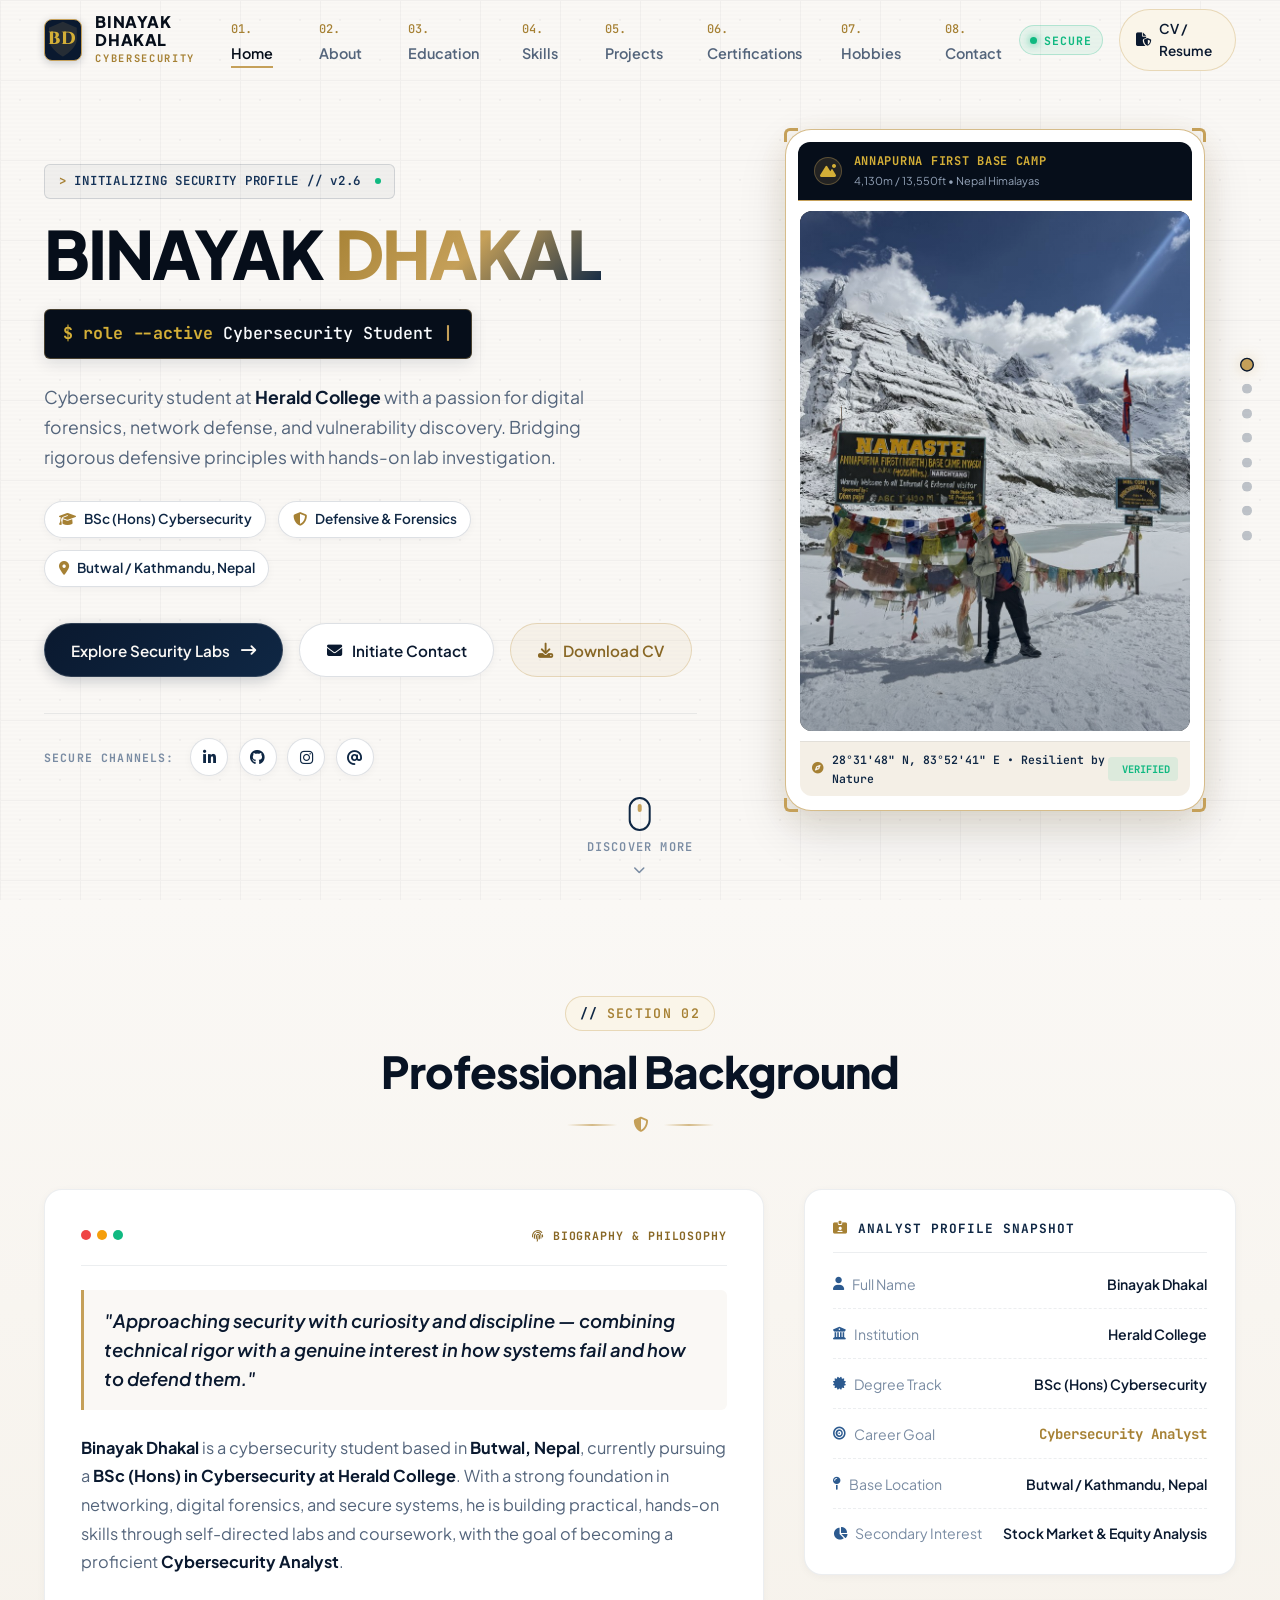
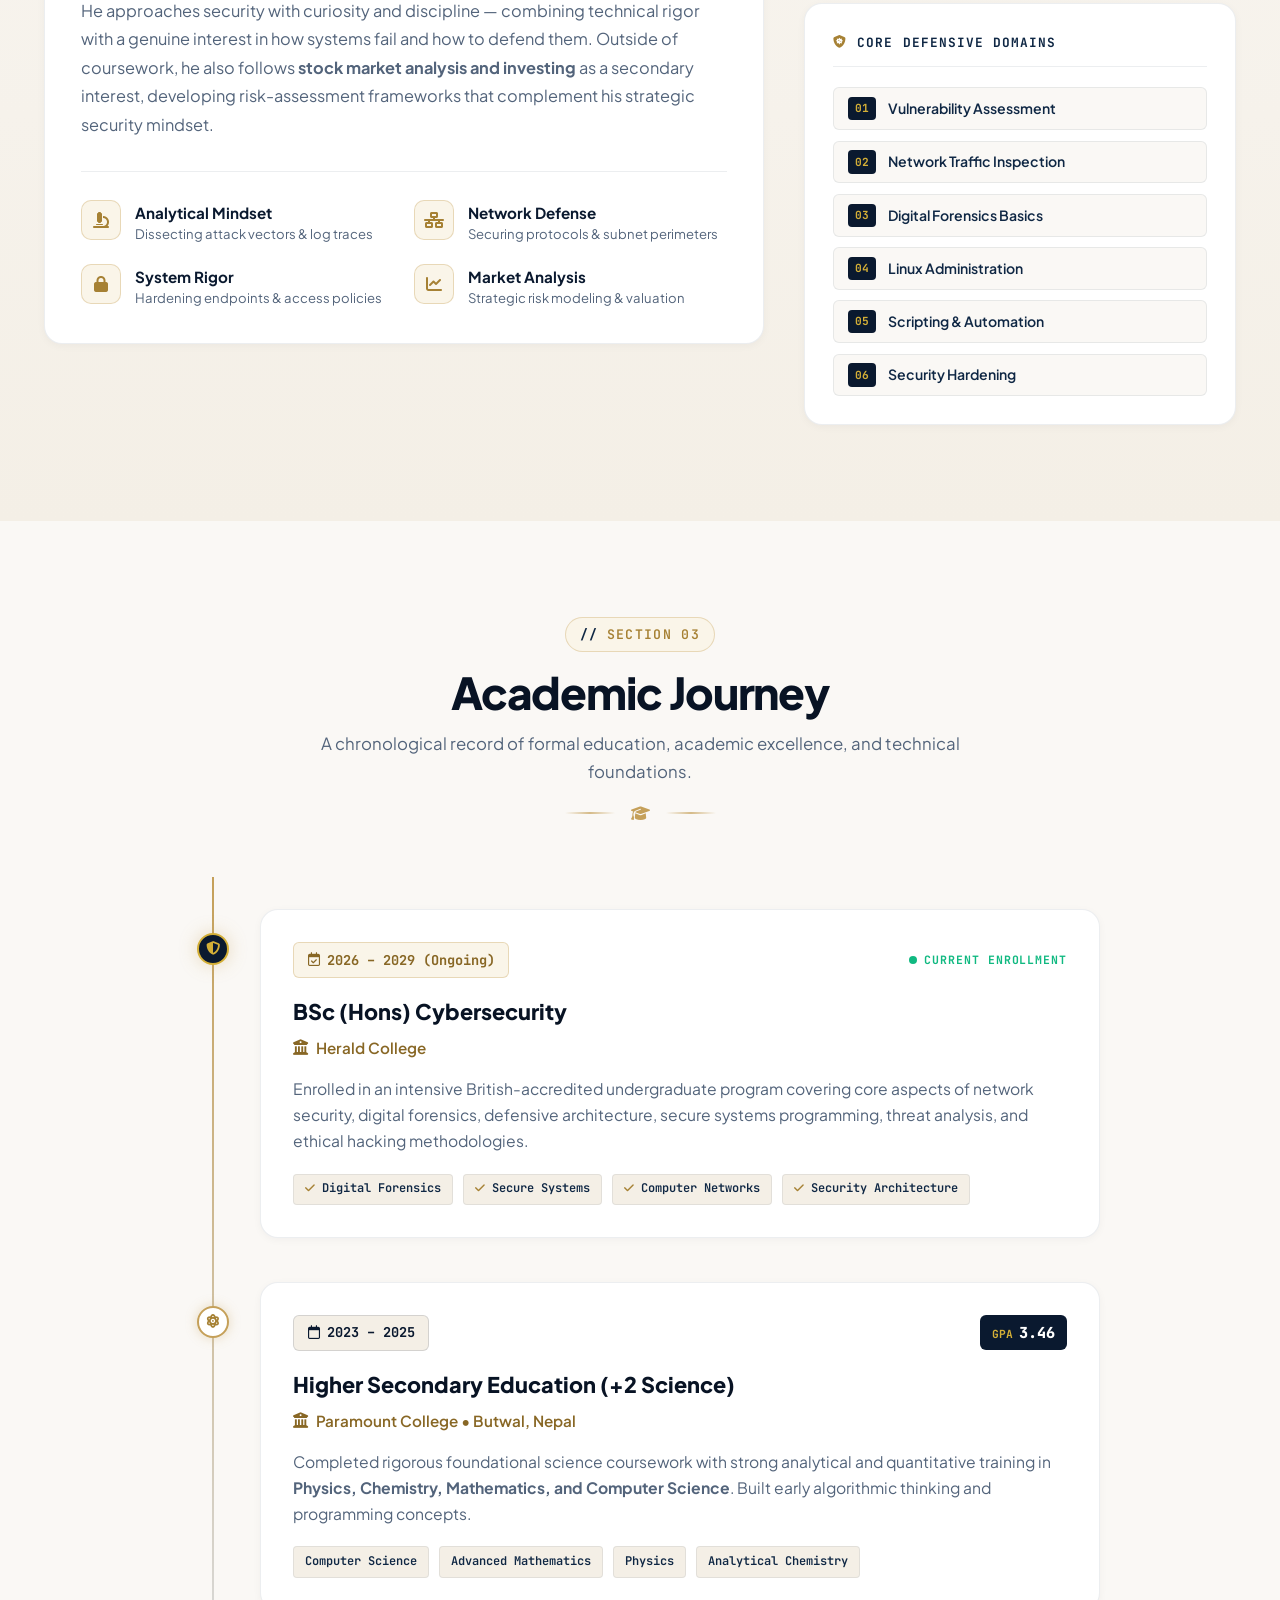
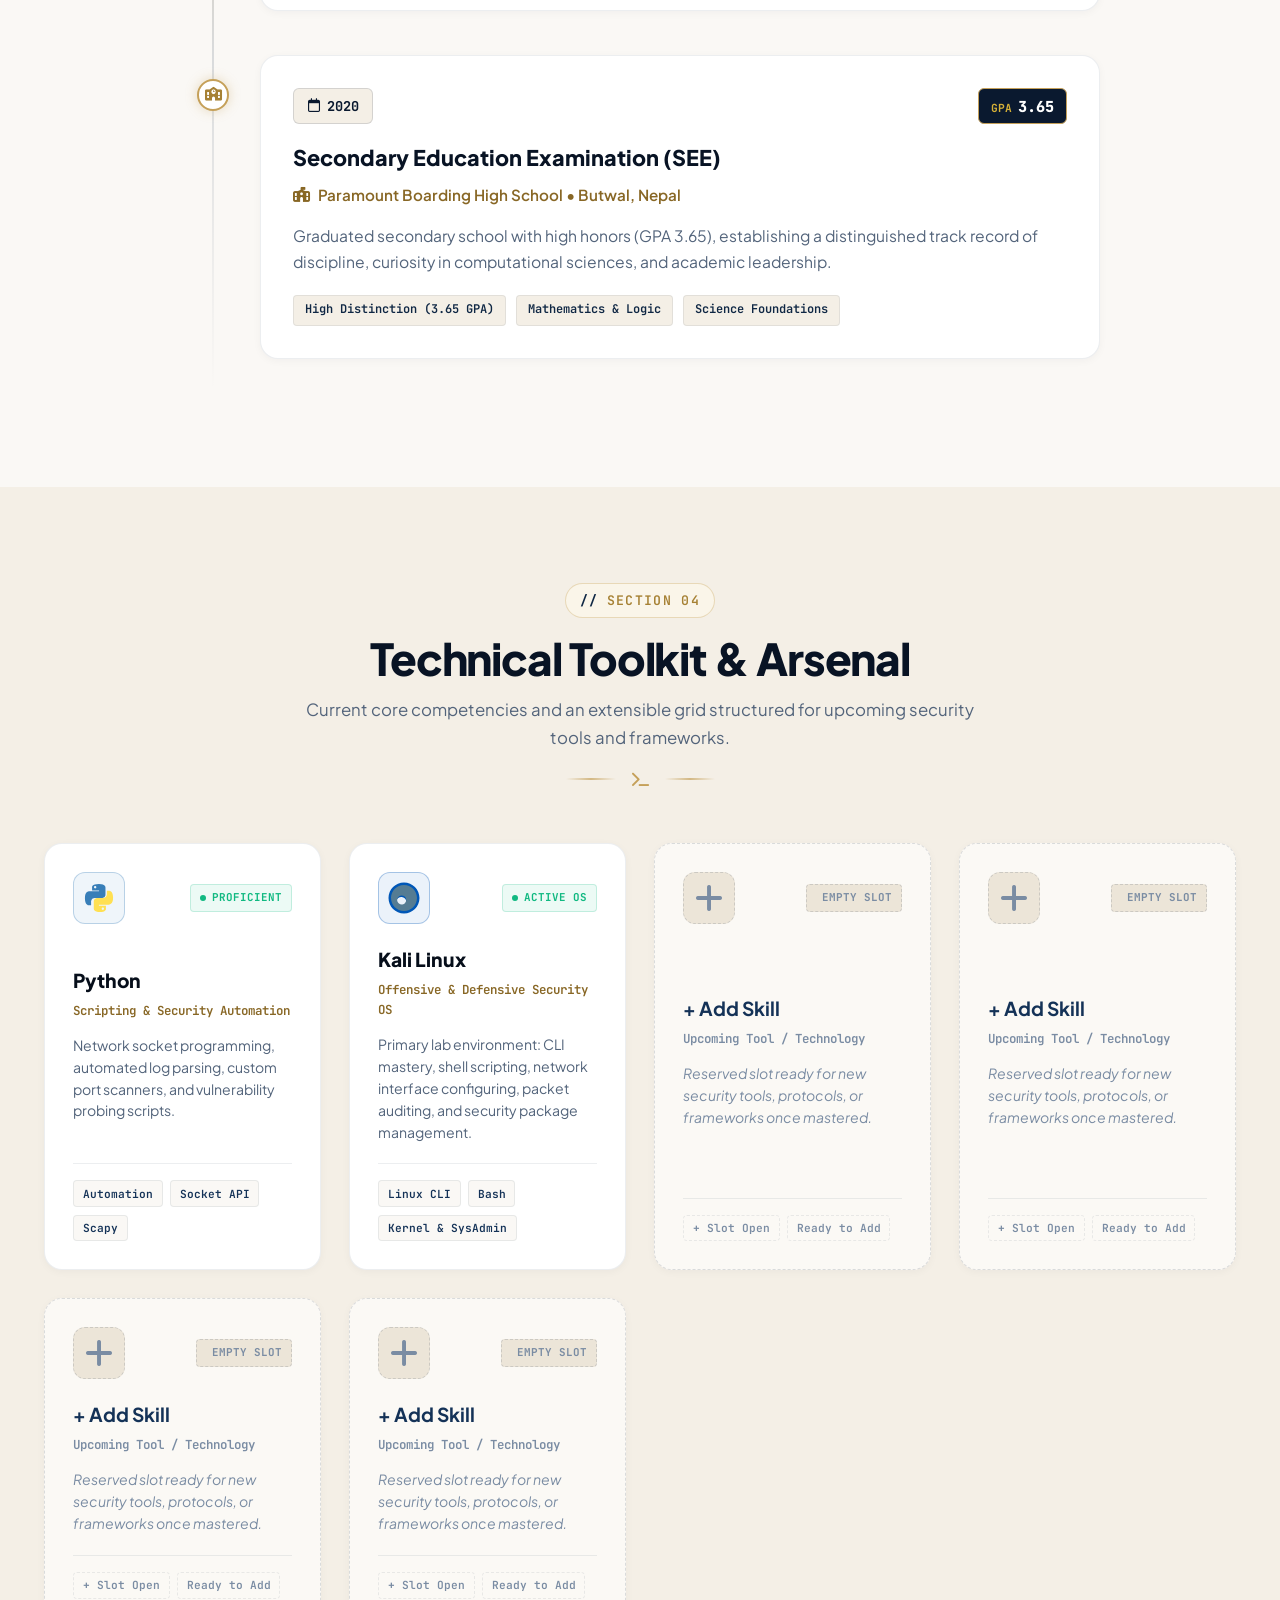
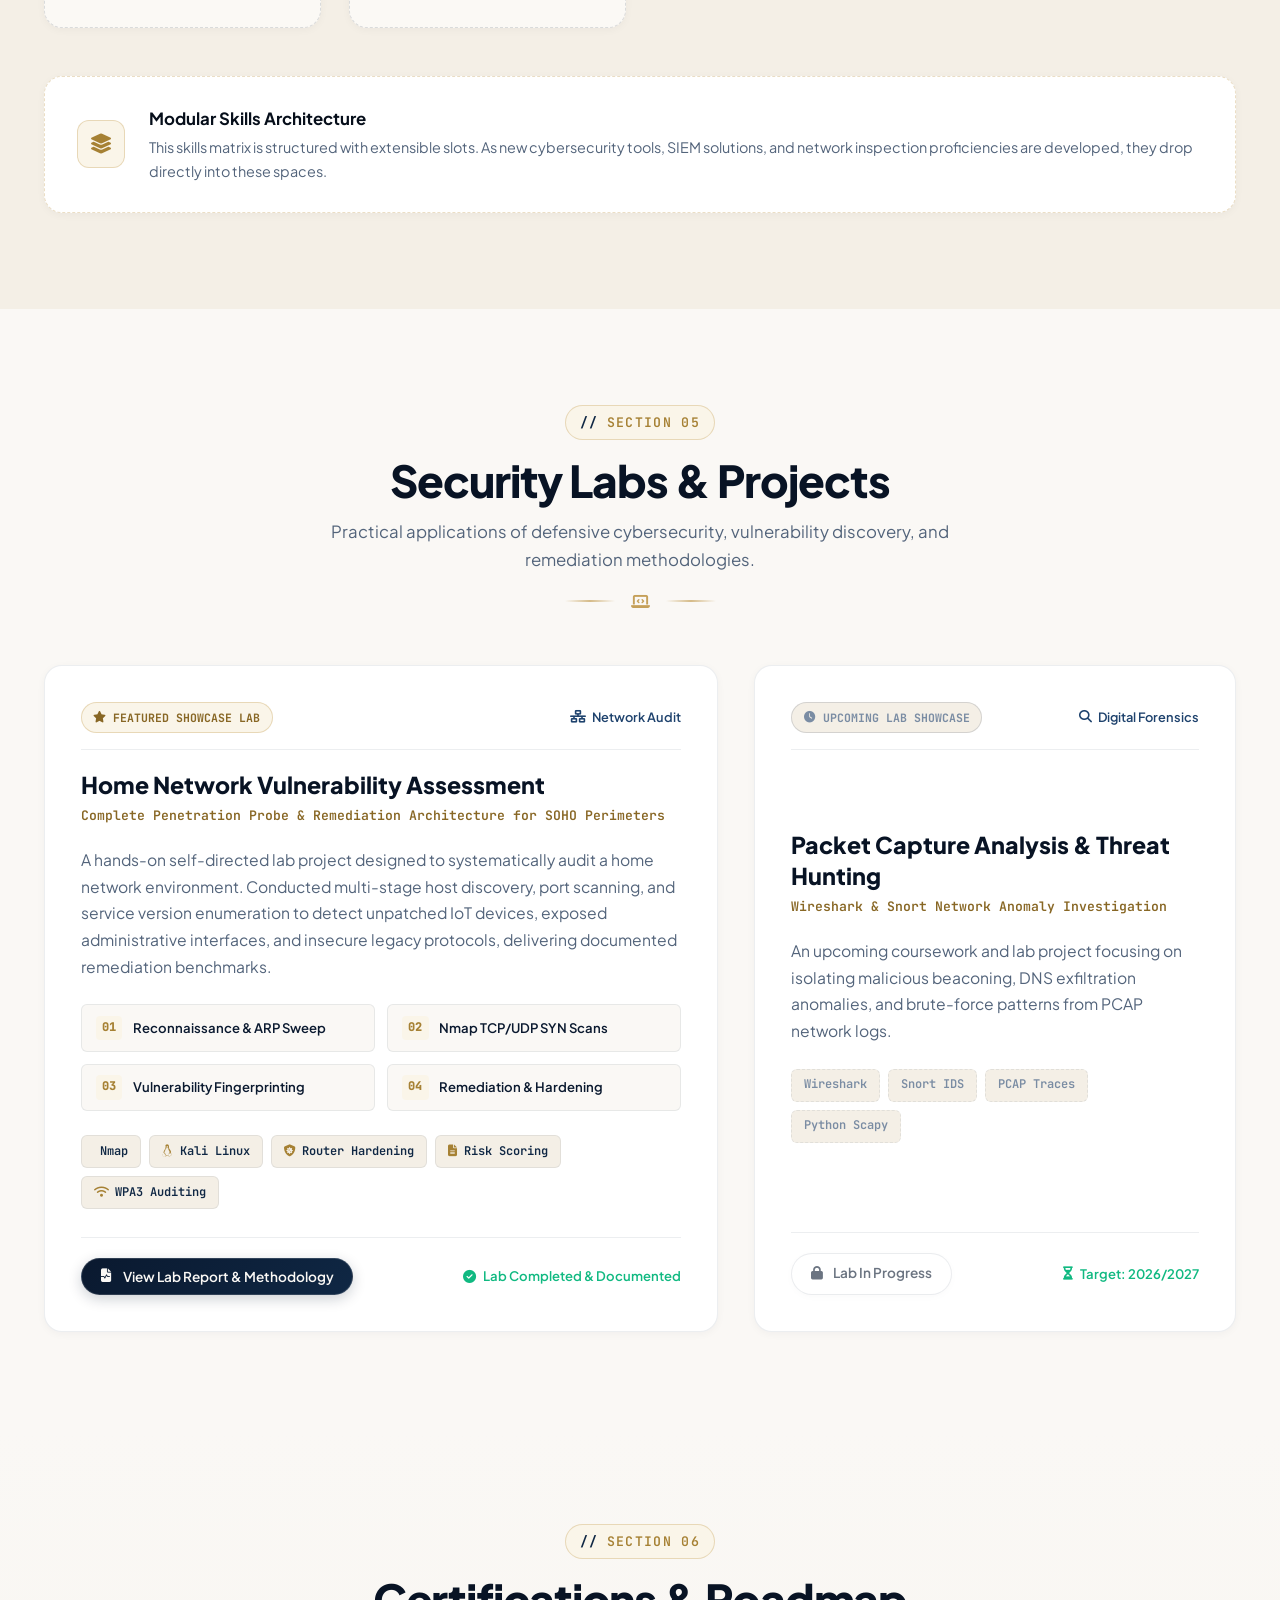
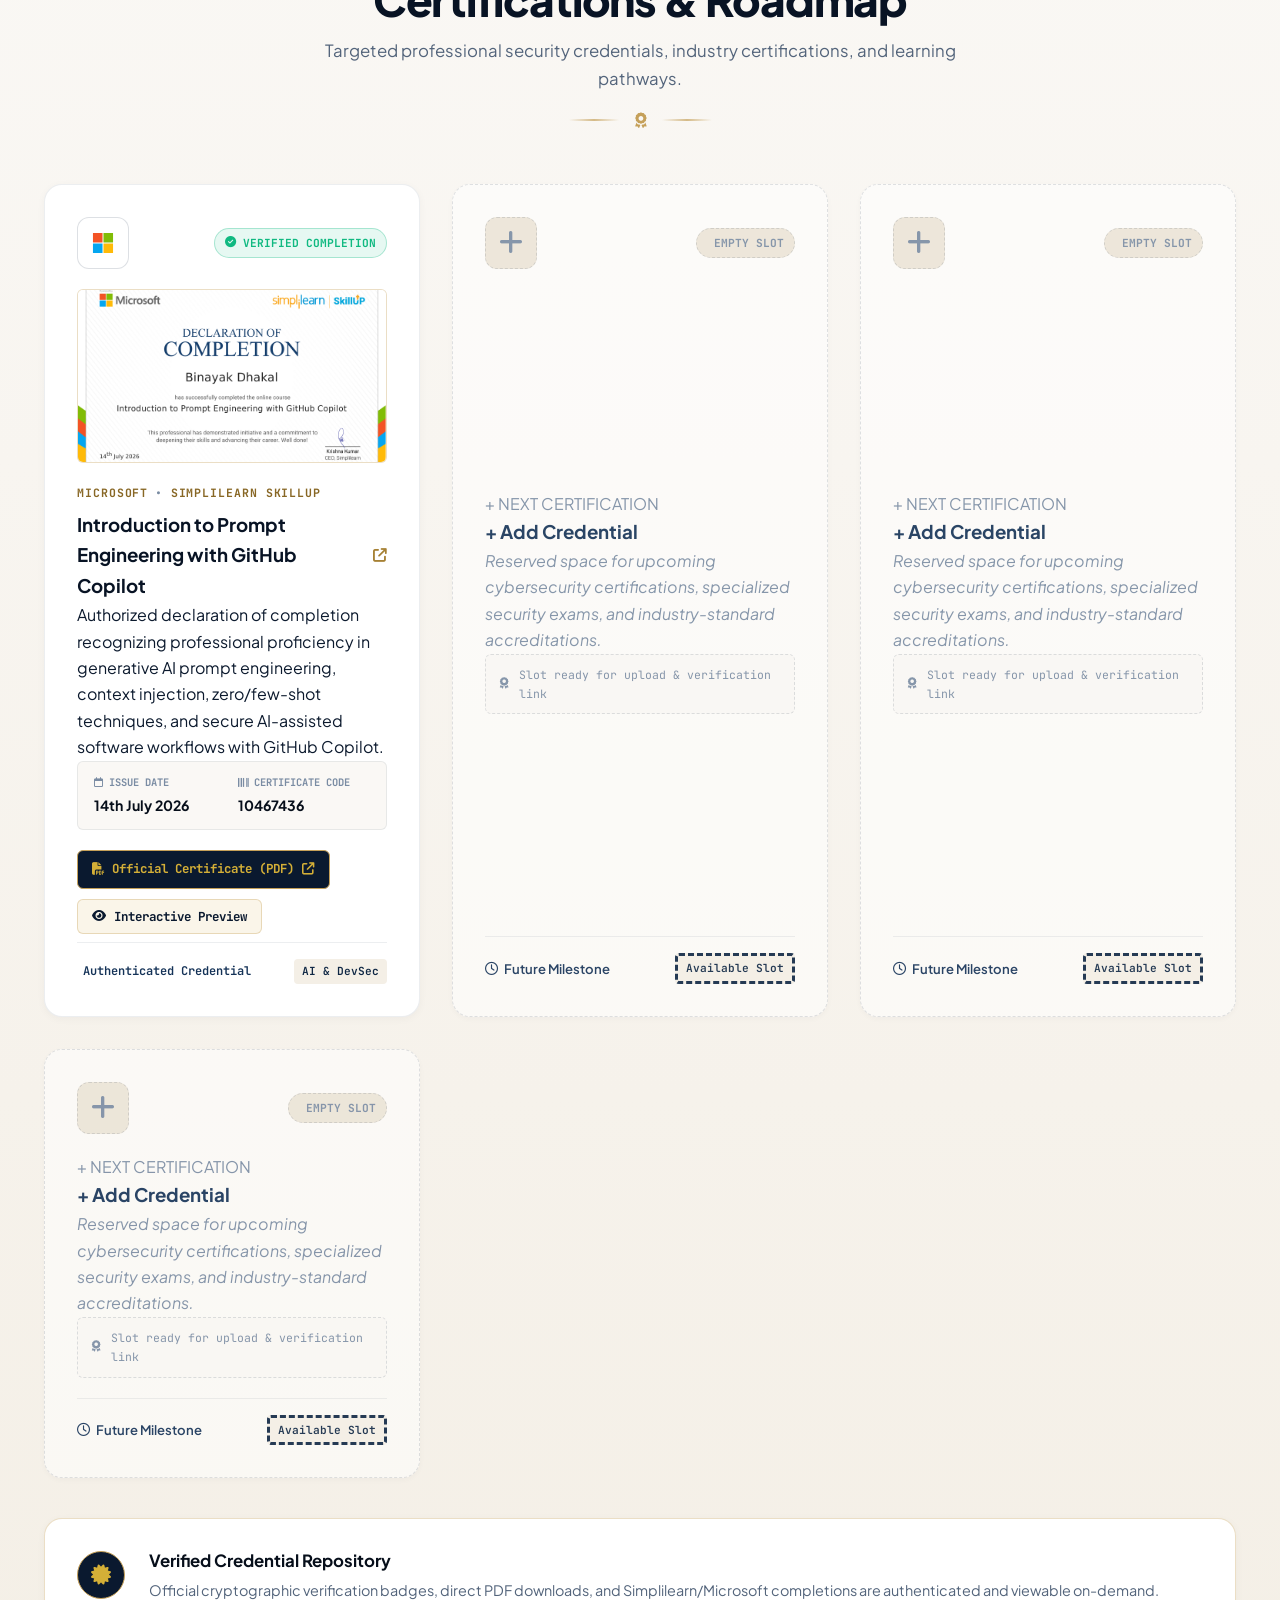
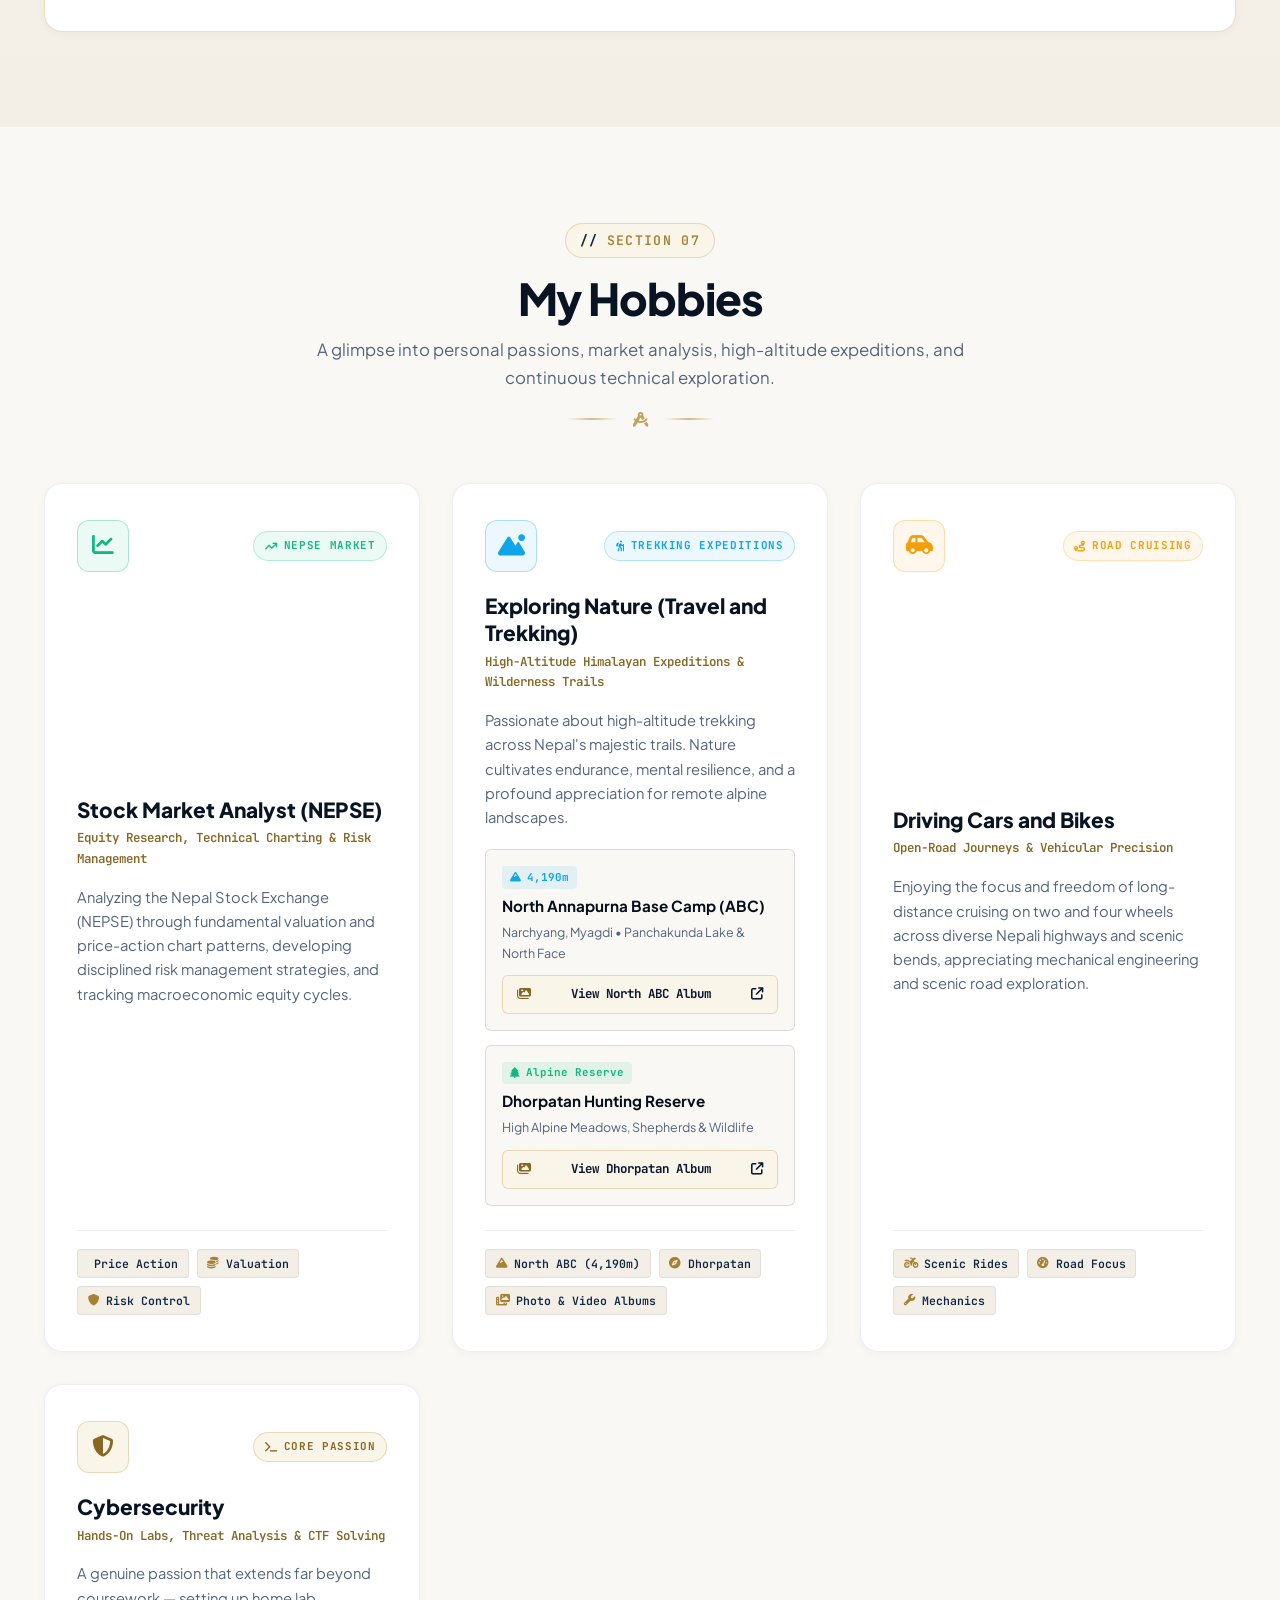
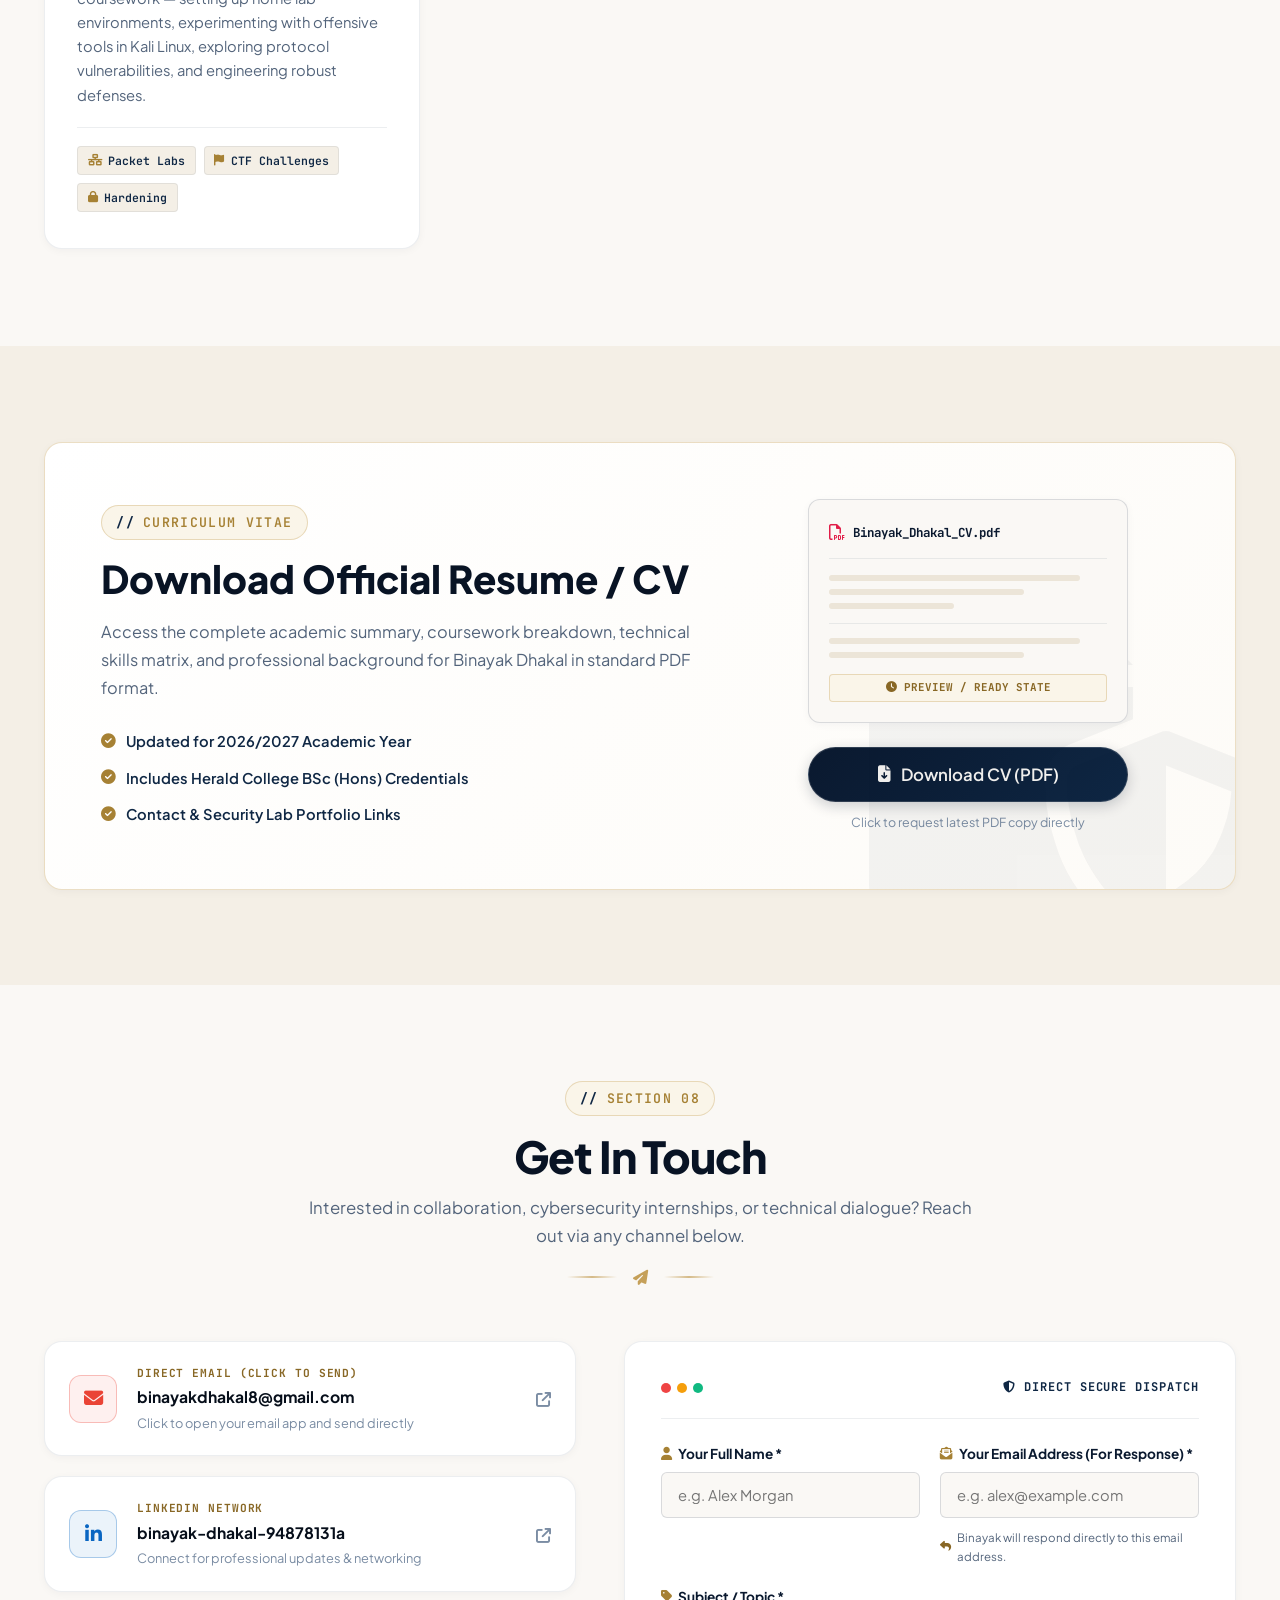
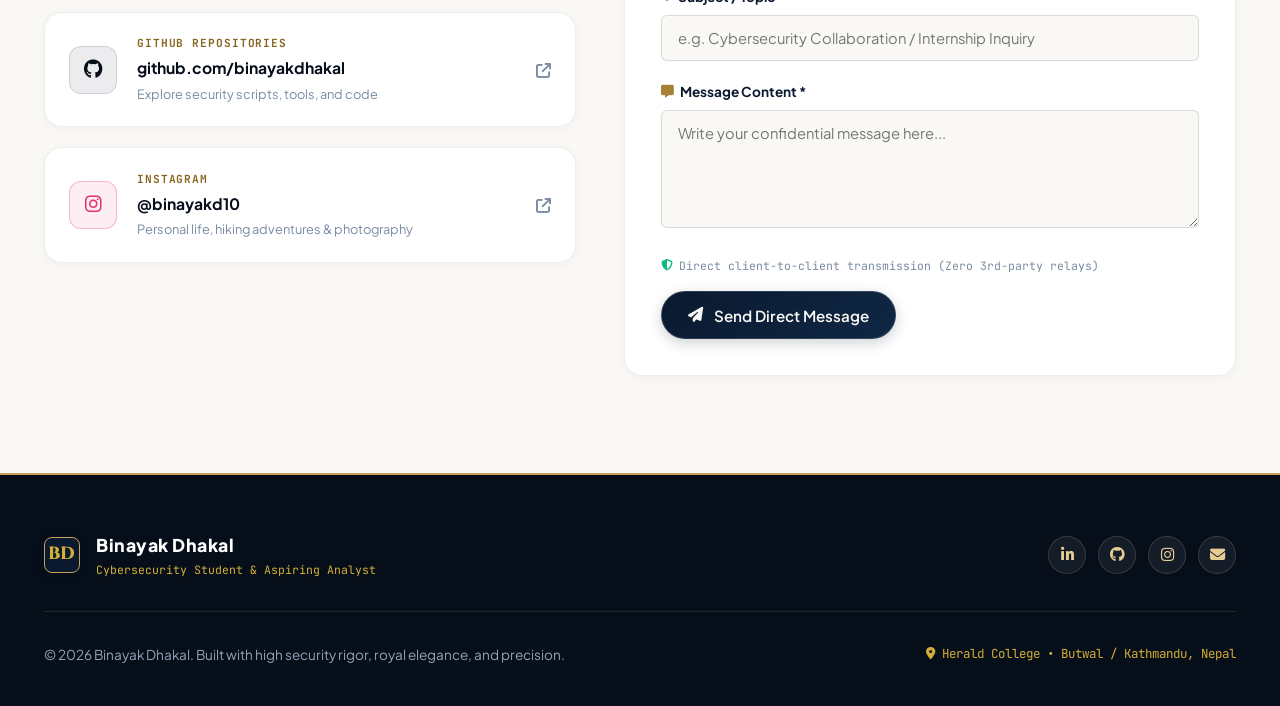
==== index.html @ 5eb03c80 "feat: portfolio website with high performance web-optimized media assets" ====
<!DOCTYPE html>
<html lang="en" class="scroll-smooth">
<head>
  <meta charset="UTF-8">
  <meta name="viewport" content="width=device-width, initial-scale=1.0">
  <title>Binayak Dhakal | Cybersecurity Analyst & Student</title>
  <meta name="description" content="Official portfolio of Binayak Dhakal — Cybersecurity student at Herald College, specializing in network defense, digital forensics, system security, and vulnerability assessment.">
  <meta name="keywords" content="Binayak Dhakal, Cybersecurity, Herald College, Butwal, Nepal, Portfolio, Network Defense, Digital Forensics, Ethical Hacking, Kali Linux, Python">
  <meta name="author" content="Binayak Dhakal">

  <!-- Open Graph / Social Sharing -->
  <meta property="og:type" content="website">
  <meta property="og:title" content="Binayak Dhakal | Cybersecurity Portfolio">
  <meta property="og:description" content="Cybersecurity Student | Aspiring Cybersecurity Analyst based in Nepal. Explore academic journey, security labs, and technical toolkit.">
  <meta property="og:image" content="assets/binayak_annapurna.jpg">

  <!-- Google Fonts -->
  <link rel="preconnect" href="https://fonts.googleapis.com">
  <link rel="preconnect" href="https://fonts.gstatic.com" crossorigin>
  <link href="https://fonts.googleapis.com/css2?family=Cinzel:wght@500;600;700;800&family=JetBrains+Mono:ital,wght@0,300;0,400;0,500;0,700;1,400&family=Plus+Jakarta+Sans:ital,wght@0,300;0,400;0,500;0,600;0,700;0,800;1,400&display=swap" rel="stylesheet">

  <!-- Font Awesome Icons -->
  <link rel="stylesheet" href="https://cdnjs.cloudflare.com/ajax/libs/font-awesome/6.5.1/css/all.min.css" integrity="sha512-DTOQO9RWCH3ppGqcWaEA1BIZOC6xxalwEsw9c2QQeAIftl+Vegovlnee1c9QX4TctnWMn13TZye+giMm8e2LwA==" crossorigin="anonymous" referrerpolicy="no-referrer" />

  <!-- Stylesheet -->
  <link rel="stylesheet" href="style.css">
  <link rel="icon" type="image/svg+xml" href="data:image/svg+xml,%3Csvg xmlns='http://www.w3.org/2000/svg' viewBox='0 0 100 100'%3E%3Cpath d='M50 10 L85 25 V50 C85 70 50 90 50 90 C50 90 15 70 15 50 V25 Z' fill='%230f2744' stroke='%23c5a059' stroke-width='4'/%3E%3Ctext x='50' y='58' font-family='sans-serif' font-size='28' font-weight='bold' fill='%23c5a059' text-anchor='middle'%3EBD%3C/text%3E%3C/svg%3E">
</head>
<body>

  <!-- Subtle Circuit & Scanline Background Grid -->
  <div class="circuit-bg-overlay" aria-hidden="true"></div>
  <div class="subtle-scanline" aria-hidden="true"></div>

  <!-- Toast Notification Container -->
  <div id="toast" class="toast" role="alert" aria-live="polite">
    <div class="toast-icon"><i class="fa-solid fa-circle-check"></i></div>
    <div class="toast-content">
      <span class="toast-title" id="toast-title">Notification</span>
      <span class="toast-message" id="toast-message">Action completed successfully.</span>
    </div>
  </div>

  <!-- Fixed Top Navigation -->
  <header class="site-header" id="navbar">
    <nav class="nav-container" aria-label="Main Navigation">
      <!-- Monogram Logo -->
      <a href="#hero" class="brand-logo" aria-label="Binayak Dhakal Home">
        <div class="shield-badge">
          <svg viewBox="0 0 40 46" class="shield-svg">
            <path d="M20 2 L36 9 V22 C36 33 20 42 20 42 C20 42 4 33 4 22 V9 Z" class="shield-path"/>
          </svg>
          <span class="monogram-text">BD</span>
        </div>
        <div class="brand-text-group">
          <span class="brand-name">BINAYAK DHAKAL</span>
          <span class="brand-sub">CYBERSECURITY</span>
        </div>
      </a>

      <!-- Desktop Navigation Links -->
      <ul class="nav-links" id="nav-links">
        <li><a href="#hero" class="nav-item active"><span class="nav-index">01.</span> Home</a></li>
        <li><a href="#about" class="nav-item"><span class="nav-index">02.</span> About</a></li>
        <li><a href="#education" class="nav-item"><span class="nav-index">03.</span> Education</a></li>
        <li><a href="#skills" class="nav-item"><span class="nav-index">04.</span> Skills</a></li>
        <li><a href="#projects" class="nav-item"><span class="nav-index">05.</span> Projects</a></li>
        <li><a href="#certifications" class="nav-item"><span class="nav-index">06.</span> Certifications</a></li>
        <li><a href="#hobbies" class="nav-item"><span class="nav-index">07.</span> Hobbies</a></li>
        <li><a href="#contact" class="nav-item"><span class="nav-index">08.</span> Contact</a></li>
      </ul>

      <!-- Action Group -->
      <div class="nav-actions">
        <!-- Live Security Protocol Badge -->
        <div class="security-status-badge" title="System Security Active">
          <span class="status-dot"></span>
          <span class="status-text">SECURE</span>
        </div>

        <a href="#cv-section" class="btn btn-nav-cv" id="nav-cv-btn">
          <i class="fa-solid fa-file-shield"></i>
          <span>CV / Resume</span>
        </a>

        <!-- Mobile Menu Hamburger Button -->
        <button class="mobile-toggle-btn" id="mobile-toggle" aria-label="Toggle navigation menu" aria-expanded="false">
          <span class="bar bar-1"></span>
          <span class="bar bar-2"></span>
          <span class="bar bar-3"></span>
        </button>
      </div>
    </nav>
  </header>

  <!-- Mobile Drawer Menu -->
  <aside class="mobile-drawer" id="mobile-drawer" aria-hidden="true">
    <div class="drawer-header">
      <div class="drawer-brand">
        <span class="drawer-logo-badge">BD</span>
        <span>Binayak Dhakal</span>
      </div>
      <button class="drawer-close" id="drawer-close" aria-label="Close menu">
        <i class="fa-solid fa-xmark"></i>
      </button>
    </div>
    <ul class="drawer-nav">
      <li><a href="#hero" class="drawer-link"><span class="link-num">01</span> Home</a></li>
      <li><a href="#about" class="drawer-link"><span class="link-num">02</span> About Bio</a></li>
      <li><a href="#education" class="drawer-link"><span class="link-num">03</span> Academic Journey</a></li>
      <li><a href="#skills" class="drawer-link"><span class="link-num">04</span> Skills & Tools</a></li>
      <li><a href="#projects" class="drawer-link"><span class="link-num">05</span> Security Labs</a></li>
      <li><a href="#certifications" class="drawer-link"><span class="link-num">06</span> Certifications</a></li>
      <li><a href="#hobbies" class="drawer-link"><span class="link-num">07</span> My Hobbies</a></li>
      <li><a href="#contact" class="drawer-link"><span class="link-num">08</span> Contact</a></li>
    </ul>
    <div class="drawer-footer">
      <div class="drawer-socials">
        <a href="https://www.linkedin.com/in/binayak-dhakal-94878131a/" target="_blank" rel="noopener noreferrer" aria-label="LinkedIn"><i class="fa-brands fa-linkedin-in"></i></a>
        <a href="https://github.com/dashboard" target="_blank" rel="noopener noreferrer" aria-label="GitHub"><i class="fa-brands fa-github"></i></a>
        <a href="https://www.instagram.com/binayakd10/" target="_blank" rel="noopener noreferrer" aria-label="Instagram"><i class="fa-brands fa-instagram"></i></a>
        <a href="mailto:binayakdhakal8@gmail.com" aria-label="Email"><i class="fa-solid fa-envelope"></i></a>
      </div>
      <p class="drawer-location"><i class="fa-solid fa-location-dot"></i> Butwal, Nepal</p>
    </div>
  </aside>

  <!-- Side Floating Dot Navigation (Inspired by Reference) -->
  <nav class="side-dot-nav" aria-label="Section shortcuts" id="side-dot-nav">
    <a href="#hero" class="side-dot active" data-section="hero" title="Home"><span class="dot-tooltip">Home</span></a>
    <a href="#about" class="side-dot" data-section="about" title="About"><span class="dot-tooltip">About</span></a>
    <a href="#education" class="side-dot" data-section="education" title="Education"><span class="dot-tooltip">Education</span></a>
    <a href="#skills" class="side-dot" data-section="skills" title="Skills"><span class="dot-tooltip">Skills</span></a>
    <a href="#projects" class="side-dot" data-section="projects" title="Projects"><span class="dot-tooltip">Projects</span></a>
    <a href="#certifications" class="side-dot" data-section="certifications" title="Certifications"><span class="dot-tooltip">Certifications</span></a>
    <a href="#hobbies" class="side-dot" data-section="hobbies" title="Hobbies"><span class="dot-tooltip">Hobbies</span></a>
    <a href="#contact" class="side-dot" data-section="contact" title="Contact"><span class="dot-tooltip">Contact</span></a>
  </nav>

  <main>
    <!-- ==================== 1. HERO SECTION ==================== -->
    <section id="hero" class="hero-section section-reveal">
      <div class="container hero-container">
        
        <!-- Left Hero Content Column -->
        <div class="hero-content">
          <div class="hero-eyebrow">
            <span class="terminal-prefix">&gt;</span>
            <span class="eyebrow-text">INITIALIZING SECURITY PROFILE // v2.6</span>
            <span class="live-pulse"></span>
          </div>

          <h1 class="hero-title">
            <span class="hero-name-part first-name">BINAYAK</span>
            <span class="hero-name-part last-name">DHAKAL</span>
          </h1>

          <!-- Typewriter Tagline -->
          <div class="hero-tagline-wrapper">
            <div class="tagline-terminal">
              <span class="terminal-prompt">$ role --active</span>
              <span class="typewriter-text" id="typewriter-output"></span>
              <span class="cursor-blink">|</span>
            </div>
          </div>

          <p class="hero-description">
            Cybersecurity student at <strong>Herald College</strong> with a passion for digital forensics, network defense, and vulnerability discovery. Bridging rigorous defensive principles with hands-on lab investigation.
          </p>

          <!-- Quick Metrics / Chips -->
          <div class="hero-chips">
            <div class="hero-chip">
              <i class="fa-solid fa-graduation-cap"></i>
              <span>BSc (Hons) Cybersecurity</span>
            </div>
            <div class="hero-chip">
              <i class="fa-solid fa-shield-halved"></i>
              <span>Defensive & Forensics</span>
            </div>
            <div class="hero-chip">
              <i class="fa-solid fa-location-dot"></i>
              <span>Butwal / Kathmandu, Nepal</span>
            </div>
          </div>

          <!-- Hero Action Buttons -->
          <div class="hero-actions">
            <a href="#projects" class="btn btn-royal">
              <span>Explore Security Labs</span>
              <i class="fa-solid fa-arrow-right-long"></i>
            </a>
            <a href="#contact" class="btn btn-outline">
              <i class="fa-solid fa-envelope"></i>
              <span>Initiate Contact</span>
            </a>
            <button class="btn btn-gold-ghost" id="hero-cv-btn" title="Download Curriculum Vitae">
              <i class="fa-solid fa-download"></i>
              <span>Download CV</span>
            </button>
          </div>

          <!-- Social Quick Links Bar -->
          <div class="hero-social-bar">
            <span class="social-label">SECURE CHANNELS:</span>
            <div class="social-links-list">
              <a href="https://www.linkedin.com/in/binayak-dhakal-94878131a/" target="_blank" rel="noopener noreferrer" class="social-btn" title="LinkedIn Profile">
                <i class="fa-brands fa-linkedin-in"></i>
              </a>
              <a href="https://github.com/dashboard" target="_blank" rel="noopener noreferrer" class="social-btn" title="GitHub Repository">
                <i class="fa-brands fa-github"></i>
              </a>
              <a href="https://www.instagram.com/binayakd10/" target="_blank" rel="noopener noreferrer" class="social-btn" title="Instagram Profile">
                <i class="fa-brands fa-instagram"></i>
              </a>
              <a href="mailto:binayakdhakal8@gmail.com" class="social-btn" title="Direct Email">
                <i class="fa-solid fa-at"></i>
              </a>
            </div>
          </div>
        </div>

        <!-- Right Hero Visual Column: Preserved Annapurna Base Camp Photo Card -->
        <div class="hero-visual">
          <div class="royal-photo-frame" id="photo-frame">
            <!-- Royal Border Corners -->
            <div class="frame-corner top-left"></div>
            <div class="frame-corner top-right"></div>
            <div class="frame-corner bottom-left"></div>
            <div class="frame-corner bottom-right"></div>

            <!-- Altitude / Location Badge -->
            <div class="photo-meta-badge">
              <div class="meta-icon"><i class="fa-solid fa-mountain-sun"></i></div>
              <div class="meta-details">
                <span class="meta-title">ANNAPURNA FIRST BASE CAMP</span>
                <span class="meta-sub">4,130m / 13,550ft • Nepal Himalayas</span>
              </div>
            </div>

            <!-- The Preserved Original Photo -->
            <div class="photo-wrapper">
              <img 
                src="assets/binayak_annapurna.jpg" 
                alt="Binayak Dhakal at Annapurna First Base Camp (4,130m) with Himalayan peaks and Namaste sign" 
                class="hero-photo"
                id="hero-img"
              />
              <div class="photo-overlay-tint"></div>
              <div class="photo-scan-beam"></div>
            </div>

            <!-- Bottom Caption Ribbon -->
            <div class="photo-bottom-ribbon">
              <div class="ribbon-content">
                <i class="fa-solid fa-compass"></i>
                <span class="ribbon-text">28°31'48" N, 83°52'41" E • Resilient by Nature</span>
              </div>
              <div class="security-chip">
                <i class="fa-solid fa-shield-check"></i>
                <span>VERIFIED</span>
              </div>
            </div>
          </div>
        </div>

      </div>

      <!-- Scroll Down Indicator -->
      <a href="#about" class="scroll-indicator" aria-label="Scroll to about section">
        <span class="mouse-scroll">
          <span class="mouse-wheel"></span>
        </span>
        <span class="scroll-text">DISCOVER MORE</span>
        <i class="fa-solid fa-chevron-down"></i>
      </a>
    </section>

    <!-- ==================== 2. ABOUT SECTION ==================== -->
    <section id="about" class="section about-section section-reveal">
      <div class="container">
        
        <!-- Section Header -->
        <div class="section-header">
          <div class="section-tag">
            <span class="tag-hash">//</span>
            <span>SECTION 02</span>
          </div>
          <h2 class="section-title">Professional Background</h2>
          <div class="section-divider">
            <span class="divider-line"></span>
            <i class="fa-solid fa-shield-halved divider-icon"></i>
            <span class="divider-line"></span>
          </div>
        </div>

        <div class="about-grid">
          <!-- Left Bio Card -->
          <div class="about-bio-card royal-card">
            <div class="card-header-accent">
              <div class="terminal-dots">
                <span class="dot red"></span>
                <span class="dot yellow"></span>
                <span class="dot green"></span>
              </div>
              <span class="header-badge"><i class="fa-solid fa-fingerprint"></i> BIOGRAPHY & PHILOSOPHY</span>
            </div>

            <div class="bio-content">
              <blockquote class="bio-quote">
                "Approaching security with curiosity and discipline — combining technical rigor with a genuine interest in how systems fail and how to defend them."
              </blockquote>

              <p class="bio-paragraph highlight-paragraph">
                <strong>Binayak Dhakal</strong> is a cybersecurity student based in <strong>Butwal, Nepal</strong>, currently pursuing a <strong>BSc (Hons) in Cybersecurity at Herald College</strong>. With a strong foundation in networking, digital forensics, and secure systems, he is building practical, hands-on skills through self-directed labs and coursework, with the goal of becoming a proficient <strong>Cybersecurity Analyst</strong>.
              </p>

              <p class="bio-paragraph">
                He approaches security with curiosity and discipline — combining technical rigor with a genuine interest in how systems fail and how to defend them. Outside of coursework, he also follows <strong>stock market analysis and investing</strong> as a secondary interest, developing risk-assessment frameworks that complement his strategic security mindset.
              </p>

              <!-- Philosophy / Attributes Row -->
              <div class="attributes-grid">
                <div class="attribute-item">
                  <div class="attr-icon"><i class="fa-solid fa-microscope"></i></div>
                  <div class="attr-text">
                    <span class="attr-title">Analytical Mindset</span>
                    <span class="attr-desc">Dissecting attack vectors & log traces</span>
                  </div>
                </div>

                <div class="attribute-item">
                  <div class="attr-icon"><i class="fa-solid fa-network-wired"></i></div>
                  <div class="attr-text">
                    <span class="attr-title">Network Defense</span>
                    <span class="attr-desc">Securing protocols & subnet perimeters</span>
                  </div>
                </div>

                <div class="attribute-item">
                  <div class="attr-icon"><i class="fa-solid fa-lock"></i></div>
                  <div class="attr-text">
                    <span class="attr-title">System Rigor</span>
                    <span class="attr-desc">Hardening endpoints & access policies</span>
                  </div>
                </div>

                <div class="attribute-item">
                  <div class="attr-icon"><i class="fa-solid fa-chart-line"></i></div>
                  <div class="attr-text">
                    <span class="attr-title">Market Analysis</span>
                    <span class="attr-desc">Strategic risk modeling & valuation</span>
                  </div>
                </div>
              </div>

            </div>
          </div>

          <!-- Right Quick Dossier / Security Competencies -->
          <div class="about-dossier-column">
            <!-- Identity Specs Card -->
            <div class="dossier-card royal-card">
              <h3 class="card-mini-title">
                <i class="fa-solid fa-id-card-clip"></i>
                <span>ANALYST PROFILE SNAPSHOT</span>
              </h3>

              <ul class="dossier-specs-list">
                <li class="spec-row">
                  <span class="spec-label"><i class="fa-solid fa-user"></i> Full Name</span>
                  <span class="spec-value">Binayak Dhakal</span>
                </li>
                <li class="spec-row">
                  <span class="spec-label"><i class="fa-solid fa-building-columns"></i> Institution</span>
                  <span class="spec-value">Herald College</span>
                </li>
                <li class="spec-row">
                  <span class="spec-label"><i class="fa-solid fa-certificate"></i> Degree Track</span>
                  <span class="spec-value">BSc (Hons) Cybersecurity</span>
                </li>
                <li class="spec-row">
                  <span class="spec-label"><i class="fa-solid fa-bullseye"></i> Career Goal</span>
                  <span class="spec-value highlight-gold">Cybersecurity Analyst</span>
                </li>
                <li class="spec-row">
                  <span class="spec-label"><i class="fa-solid fa-map-pin"></i> Base Location</span>
                  <span class="spec-value">Butwal / Kathmandu, Nepal</span>
                </li>
                <li class="spec-row">
                  <span class="spec-label"><i class="fa-solid fa-chart-pie"></i> Secondary Interest</span>
                  <span class="spec-value">Stock Market & Equity Analysis</span>
                </li>
              </ul>
            </div>

            <!-- Security Core Domains -->
            <div class="domains-card royal-card">
              <h3 class="card-mini-title">
                <i class="fa-solid fa-shield-virus"></i>
                <span>CORE DEFENSIVE DOMAINS</span>
              </h3>

              <div class="domain-pills">
                <div class="domain-pill">
                  <span class="pill-badge">01</span>
                  <span>Vulnerability Assessment</span>
                </div>
                <div class="domain-pill">
                  <span class="pill-badge">02</span>
                  <span>Network Traffic Inspection</span>
                </div>
                <div class="domain-pill">
                  <span class="pill-badge">03</span>
                  <span>Digital Forensics Basics</span>
                </div>
                <div class="domain-pill">
                  <span class="pill-badge">04</span>
                  <span>Linux Administration</span>
                </div>
                <div class="domain-pill">
                  <span class="pill-badge">05</span>
                  <span>Scripting & Automation</span>
                </div>
                <div class="domain-pill">
                  <span class="pill-badge">06</span>
                  <span>Security Hardening</span>
                </div>
              </div>
            </div>

          </div>
        </div>

      </div>
    </section>

    <!-- ==================== 3. ACADEMIC JOURNEY (TIMELINE) ==================== -->
    <section id="education" class="section education-section section-reveal">
      <div class="container">
        
        <div class="section-header">
          <div class="section-tag">
            <span class="tag-hash">//</span>
            <span>SECTION 03</span>
          </div>
          <h2 class="section-title">Academic Journey</h2>
          <p class="section-subtitle">A chronological record of formal education, academic excellence, and technical foundations.</p>
          <div class="section-divider">
            <span class="divider-line"></span>
            <i class="fa-solid fa-graduation-cap divider-icon"></i>
            <span class="divider-line"></span>
          </div>
        </div>

        <!-- Royal Timeline Layout -->
        <div class="timeline-container">
          <div class="timeline-spine"></div>

          <!-- Timeline Item 1: Herald College (BSc Hons) -->
          <div class="timeline-item timeline-active-current">
            <div class="timeline-dot">
              <i class="fa-solid fa-shield-halved"></i>
            </div>
            <div class="timeline-card royal-card">
              <div class="timeline-card-header">
                <div class="timeline-date-badge current-badge">
                  <i class="fa-regular fa-calendar-check"></i>
                  <span>2026 – 2029 (Ongoing)</span>
                </div>
                <div class="timeline-status-tag">
                  <span class="pulse-ring"></span>
                  <span>CURRENT ENROLLMENT</span>
                </div>
              </div>

              <h3 class="timeline-degree">BSc (Hons) Cybersecurity</h3>
              <h4 class="timeline-institution">
                <i class="fa-solid fa-building-columns"></i>
                <span>Herald College</span>
              </h4>

              <p class="timeline-desc">
                Enrolled in an intensive British-accredited undergraduate program covering core aspects of network security, digital forensics, defensive architecture, secure systems programming, threat analysis, and ethical hacking methodologies.
              </p>

              <div class="timeline-highlights">
                <span class="hl-tag"><i class="fa-solid fa-check"></i> Digital Forensics</span>
                <span class="hl-tag"><i class="fa-solid fa-check"></i> Secure Systems</span>
                <span class="hl-tag"><i class="fa-solid fa-check"></i> Computer Networks</span>
                <span class="hl-tag"><i class="fa-solid fa-check"></i> Security Architecture</span>
              </div>
            </div>
          </div>

          <!-- Timeline Item 2: Paramount College (+2 Science) -->
          <div class="timeline-item">
            <div class="timeline-dot">
              <i class="fa-solid fa-atom"></i>
            </div>
            <div class="timeline-card royal-card">
              <div class="timeline-card-header">
                <div class="timeline-date-badge">
                  <i class="fa-regular fa-calendar"></i>
                  <span>2023 – 2025</span>
                </div>
                <div class="timeline-gpa-badge">
                  <span class="gpa-label">GPA</span>
                  <span class="gpa-score">3.46</span>
                </div>
              </div>

              <h3 class="timeline-degree">Higher Secondary Education (+2 Science)</h3>
              <h4 class="timeline-institution">
                <i class="fa-solid fa-building-columns"></i>
                <span>Paramount College • Butwal, Nepal</span>
              </h4>

              <p class="timeline-desc">
                Completed rigorous foundational science coursework with strong analytical and quantitative training in <strong>Physics, Chemistry, Mathematics, and Computer Science</strong>. Built early algorithmic thinking and programming concepts.
              </p>

              <div class="timeline-highlights">
                <span class="hl-tag">Computer Science</span>
                <span class="hl-tag">Advanced Mathematics</span>
                <span class="hl-tag">Physics</span>
                <span class="hl-tag">Analytical Chemistry</span>
              </div>
            </div>
          </div>

          <!-- Timeline Item 3: Paramount Boarding High School (SEE) -->
          <div class="timeline-item">
            <div class="timeline-dot">
              <i class="fa-solid fa-school"></i>
            </div>
            <div class="timeline-card royal-card">
              <div class="timeline-card-header">
                <div class="timeline-date-badge">
                  <i class="fa-regular fa-calendar"></i>
                  <span>2020</span>
                </div>
                <div class="timeline-gpa-badge high-score">
                  <span class="gpa-label">GPA</span>
                  <span class="gpa-score">3.65</span>
                </div>
              </div>

              <h3 class="timeline-degree">Secondary Education Examination (SEE)</h3>
              <h4 class="timeline-institution">
                <i class="fa-solid fa-school-flag"></i>
                <span>Paramount Boarding High School • Butwal, Nepal</span>
              </h4>

              <p class="timeline-desc">
                Graduated secondary school with high honors (GPA 3.65), establishing a distinguished track record of discipline, curiosity in computational sciences, and academic leadership.
              </p>

              <div class="timeline-highlights">
                <span class="hl-tag">High Distinction (3.65 GPA)</span>
                <span class="hl-tag">Mathematics & Logic</span>
                <span class="hl-tag">Science Foundations</span>
              </div>
            </div>
          </div>

        </div>

      </div>
    </section>

    <!-- ==================== 4. SKILLS & TOOLS SECTION ==================== -->
    <section id="skills" class="section skills-section section-reveal">
      <div class="container">
        
        <div class="section-header">
          <div class="section-tag">
            <span class="tag-hash">//</span>
            <span>SECTION 04</span>
          </div>
          <h2 class="section-title">Technical Toolkit & Arsenal</h2>
          <p class="section-subtitle">Current core competencies and an extensible grid structured for upcoming security tools and frameworks.</p>
          <div class="section-divider">
            <span class="divider-line"></span>
            <i class="fa-solid fa-terminal divider-icon"></i>
            <span class="divider-line"></span>
          </div>
        </div>

        <!-- Skills Grid (Active + Modular Placeholder Slots) -->
        <div class="skills-grid">
          
          <!-- Skill Card 1: Python (Active) -->
          <div class="skill-card active-skill royal-card">
            <div class="skill-card-top">
              <div class="skill-icon-wrapper python-glow">
                <!-- Python Custom SVG -->
                <svg viewBox="0 0 128 128" class="tool-svg">
                  <path fill="#387eb8" d="M63.7 7.7c-29.2 0-27.4 12.7-27.4 12.7l.1 13.1h27.9v3.9H25.4S7.7 35.4 7.7 64.6c0 29.2 15.5 28.2 15.5 28.2h9.2v-13s-.5-15.5 15.2-15.5h27.7s14.6.2 14.6-14.2V22.2s2.2-14.5-26.2-14.5zm-15 8.7c2.6 0 4.7 2.1 4.7 4.7 0 2.6-2.1 4.7-4.7 4.7s-4.7-2.1-4.7-4.7c0-2.6 2.1-4.7 4.7-4.7z"/>
                  <path fill="#ffe052" d="M64.3 120.3c29.2 0 27.4-12.7 27.4-12.7l-.1-13.1H63.7v-3.9h38.9s17.7 2 17.7-27.2c0-29.2-15.5-28.2-15.5-28.2h-9.2v13s.5 15.5-15.2 15.5H57.7s-14.6-.2-14.6 14.2v27.9s-2.2 14.5 26.2 14.5zm15-8.7c-2.6 0-4.7-2.1-4.7-4.7 0-2.6 2.1-4.7 4.7-4.7s4.7 2.1 4.7 4.7c0 2.6-2.1 4.7-4.7 4.7z"/>
                </svg>
              </div>
              <div class="skill-status-tag active-tag">
                <span class="dot-active"></span>
                <span>PROFICIENT</span>
              </div>
            </div>
            <div class="skill-card-body">
              <h3 class="skill-name">Python</h3>
              <p class="skill-category">Scripting & Security Automation</p>
              <p class="skill-detail">
                Network socket programming, automated log parsing, custom port scanners, and vulnerability probing scripts.
              </p>
            </div>
            <div class="skill-card-footer">
              <span class="tool-tag">Automation</span>
              <span class="tool-tag">Socket API</span>
              <span class="tool-tag">Scapy</span>
            </div>
          </div>

          <!-- Skill Card 2: Kali Linux (Active) -->
          <div class="skill-card active-skill royal-card">
            <div class="skill-card-top">
              <div class="skill-icon-wrapper kali-glow">
                <!-- Kali Linux Dragon SVG -->
                <svg viewBox="0 0 512 512" class="tool-svg">
                  <path fill="#0057b7" d="M256 8C119 8 8 119 8 256s111 248 248 248 248-111 248-248S393 8 256 8zm138.8 190.2c-7.9 15.9-20.7 28.5-36.2 36.3-15.5 7.8-33.2 9.8-49.8 5.7-16.6-4.1-31.4-14.2-41.5-28.5-10.1-14.3-14.4-31.8-12-49.1 2.4-17.3 11.4-32.8 25.4-43.7 14-10.9 31.4-16.2 49-14.8 17.6 1.4 34 9.4 46.2 22.5 12.2 13.1 18.9 30.3 18.9 48.2v23.4zm-143.5 187c-17.3 8.7-37.1 10.9-55.8 6.4-18.7-4.5-35.3-15.9-46.7-32-11.4-16.1-16.2-35.8-13.5-55.3 2.7-19.5 12.8-36.9 28.6-49.2 15.8-12.3 35.3-18.2 55.1-16.7 19.8 1.5 38.3 10.6 52 25.3 13.7 14.7 21.2 34.1 21.2 54.2 0 11.4-2.5 22.6-7.4 32.8-4.9 10.2-12.1 19-21 25.8l-12.5 8.7z"/>
                  <path fill="#557c93" d="M256 48C141.1 48 48 141.1 48 256s93.1 208 208 208 208-93.1 208-208S370.9 48 256 48zm-15.4 309.8c-24.5 6.8-51.1 0.4-70.3-16.9-19.2-17.3-27.4-43.8-21.7-68.4 5.7-24.6 23.9-44.5 47.9-52.5 24-8 50.4-3 69.6 13.3 19.2 16.3 28.5 41.8 24.3 66.8-4.2 25-21.3 46.1-45 54.7l-4.8 3z"/>
                </svg>
              </div>
              <div class="skill-status-tag active-tag">
                <span class="dot-active"></span>
                <span>ACTIVE OS</span>
              </div>
            </div>
            <div class="skill-card-body">
              <h3 class="skill-name">Kali Linux</h3>
              <p class="skill-category">Offensive & Defensive Security OS</p>
              <p class="skill-detail">
                Primary lab environment: CLI mastery, shell scripting, network interface configuring, packet auditing, and security package management.
              </p>
            </div>
            <div class="skill-card-footer">
              <span class="tool-tag">Linux CLI</span>
              <span class="tool-tag">Bash</span>
              <span class="tool-tag">Kernel & SysAdmin</span>
            </div>
          </div>

          <!-- Empty Skill Slot 1 -->
          <div class="skill-card empty-skill-slot royal-card">
            <div class="skill-card-top">
              <div class="skill-icon-wrapper empty-slot-icon">
                <i class="fa-solid fa-plus fa-2x"></i>
              </div>
              <div class="skill-status-tag empty-slot-tag">
                <i class="fa-solid fa-circle-dashed"></i>
                <span>EMPTY SLOT</span>
              </div>
            </div>
            <div class="skill-card-body">
              <h3 class="skill-name empty-title">+ Add Skill</h3>
              <p class="skill-category empty-category">Upcoming Tool / Technology</p>
              <p class="skill-detail empty-detail">
                Reserved slot ready for new security tools, protocols, or frameworks once mastered.
              </p>
            </div>
            <div class="skill-card-footer">
              <span class="tool-tag empty-tag">+ Slot Open</span>
              <span class="tool-tag empty-tag">Ready to Add</span>
            </div>
          </div>

          <!-- Empty Skill Slot 2 -->
          <div class="skill-card empty-skill-slot royal-card">
            <div class="skill-card-top">
              <div class="skill-icon-wrapper empty-slot-icon">
                <i class="fa-solid fa-plus fa-2x"></i>
              </div>
              <div class="skill-status-tag empty-slot-tag">
                <i class="fa-solid fa-circle-dashed"></i>
                <span>EMPTY SLOT</span>
              </div>
            </div>
            <div class="skill-card-body">
              <h3 class="skill-name empty-title">+ Add Skill</h3>
              <p class="skill-category empty-category">Upcoming Tool / Technology</p>
              <p class="skill-detail empty-detail">
                Reserved slot ready for new security tools, protocols, or frameworks once mastered.
              </p>
            </div>
            <div class="skill-card-footer">
              <span class="tool-tag empty-tag">+ Slot Open</span>
              <span class="tool-tag empty-tag">Ready to Add</span>
            </div>
          </div>

          <!-- Empty Skill Slot 3 -->
          <div class="skill-card empty-skill-slot royal-card">
            <div class="skill-card-top">
              <div class="skill-icon-wrapper empty-slot-icon">
                <i class="fa-solid fa-plus fa-2x"></i>
              </div>
              <div class="skill-status-tag empty-slot-tag">
                <i class="fa-solid fa-circle-dashed"></i>
                <span>EMPTY SLOT</span>
              </div>
            </div>
            <div class="skill-card-body">
              <h3 class="skill-name empty-title">+ Add Skill</h3>
              <p class="skill-category empty-category">Upcoming Tool / Technology</p>
              <p class="skill-detail empty-detail">
                Reserved slot ready for new security tools, protocols, or frameworks once mastered.
              </p>
            </div>
            <div class="skill-card-footer">
              <span class="tool-tag empty-tag">+ Slot Open</span>
              <span class="tool-tag empty-tag">Ready to Add</span>
            </div>
          </div>

          <!-- Empty Skill Slot 4 -->
          <div class="skill-card empty-skill-slot royal-card">
            <div class="skill-card-top">
              <div class="skill-icon-wrapper empty-slot-icon">
                <i class="fa-solid fa-plus fa-2x"></i>
              </div>
              <div class="skill-status-tag empty-slot-tag">
                <i class="fa-solid fa-circle-dashed"></i>
                <span>EMPTY SLOT</span>
              </div>
            </div>
            <div class="skill-card-body">
              <h3 class="skill-name empty-title">+ Add Skill</h3>
              <p class="skill-category empty-category">Upcoming Tool / Technology</p>
              <p class="skill-detail empty-detail">
                Reserved slot ready for new security tools, protocols, or frameworks once mastered.
              </p>
            </div>
            <div class="skill-card-footer">
              <span class="tool-tag empty-tag">+ Slot Open</span>
              <span class="tool-tag empty-tag">Ready to Add</span>
            </div>
          </div>

        </div>

        <!-- Add Skills Notice Box -->
        <div class="skills-extensible-banner royal-card">
          <div class="banner-icon"><i class="fa-solid fa-layer-group"></i></div>
          <div class="banner-text">
            <h4>Modular Skills Architecture</h4>
            <p>This skills matrix is structured with extensible slots. As new cybersecurity tools, SIEM solutions, and network inspection proficiencies are developed, they drop directly into these spaces.</p>
          </div>
        </div>

      </div>
    </section>

    <!-- ==================== 5. PROJECTS SECTION ==================== -->
    <section id="projects" class="section projects-section section-reveal">
      <div class="container">
        
        <div class="section-header">
          <div class="section-tag">
            <span class="tag-hash">//</span>
            <span>SECTION 05</span>
          </div>
          <h2 class="section-title">Security Labs & Projects</h2>
          <p class="section-subtitle">Practical applications of defensive cybersecurity, vulnerability discovery, and remediation methodologies.</p>
          <div class="section-divider">
            <span class="divider-line"></span>
            <i class="fa-solid fa-laptop-code divider-icon"></i>
            <span class="divider-line"></span>
          </div>
        </div>

        <div class="projects-grid">
          
          <!-- Featured Project 1: Home Network Vulnerability Assessment -->
          <article class="project-card featured-project royal-card">
            <!-- Project Badge / Type -->
            <div class="project-top-bar">
              <div class="project-flag">
                <i class="fa-solid fa-star"></i>
                <span>FEATURED SHOWCASE LAB</span>
              </div>
              <div class="project-category-tag">
                <i class="fa-solid fa-network-wired"></i>
                <span>Network Audit</span>
              </div>
            </div>

            <div class="project-body">
              <h3 class="project-title">Home Network Vulnerability Assessment</h3>
              <p class="project-subtitle">Complete Penetration Probe & Remediation Architecture for SOHO Perimeters</p>

              <p class="project-summary">
                A hands-on self-directed lab project designed to systematically audit a home network environment. Conducted multi-stage host discovery, port scanning, and service version enumeration to detect unpatched IoT devices, exposed administrative interfaces, and insecure legacy protocols, delivering documented remediation benchmarks.
              </p>

              <!-- Methodology Steps -->
              <div class="methodology-steps">
                <div class="step-card">
                  <span class="step-num">01</span>
                  <span class="step-name">Reconnaissance & ARP Sweep</span>
                </div>
                <div class="step-card">
                  <span class="step-num">02</span>
                  <span class="step-name">Nmap TCP/UDP SYN Scans</span>
                </div>
                <div class="step-card">
                  <span class="step-num">03</span>
                  <span class="step-name">Vulnerability Fingerprinting</span>
                </div>
                <div class="step-card">
                  <span class="step-num">04</span>
                  <span class="step-name">Remediation & Hardening</span>
                </div>
              </div>

              <!-- Tech Stack Tags -->
              <div class="project-tech-stack">
                <span class="tech-badge"><i class="fa-solid fa-radar"></i> Nmap</span>
                <span class="tech-badge"><i class="fa-brands fa-linux"></i> Kali Linux</span>
                <span class="tech-badge"><i class="fa-solid fa-shield-virus"></i> Router Hardening</span>
                <span class="tech-badge"><i class="fa-solid fa-file-lines"></i> Risk Scoring</span>
                <span class="tech-badge"><i class="fa-solid fa-wifi"></i> WPA3 Auditing</span>
              </div>
            </div>

            <!-- Project Actions -->
            <div class="project-footer">
              <button class="btn btn-royal btn-sm" id="open-project-modal-btn">
                <i class="fa-solid fa-file-waveform"></i>
                <span>View Lab Report & Methodology</span>
              </button>
              <div class="project-status-note">
                <i class="fa-solid fa-circle-check"></i>
                <span>Lab Completed & Documented</span>
              </div>
            </div>
          </article>

          <!-- Future Project Slot 1: Digital Forensics PCAP & Memory Triage -->
          <article class="project-card placeholder-project royal-card">
            <div class="project-top-bar">
              <div class="project-flag placeholder-flag">
                <i class="fa-solid fa-clock"></i>
                <span>UPCOMING LAB SHOWCASE</span>
              </div>
              <div class="project-category-tag">
                <i class="fa-solid fa-magnifying-glass"></i>
                <span>Digital Forensics</span>
              </div>
            </div>

            <div class="project-body">
              <h3 class="project-title">Packet Capture Analysis & Threat Hunting</h3>
              <p class="project-subtitle">Wireshark & Snort Network Anomaly Investigation</p>

              <p class="project-summary">
                An upcoming coursework and lab project focusing on isolating malicious beaconing, DNS exfiltration anomalies, and brute-force patterns from PCAP network logs.
              </p>

              <div class="project-tech-stack">
                <span class="tech-badge future-badge">Wireshark</span>
                <span class="tech-badge future-badge">Snort IDS</span>
                <span class="tech-badge future-badge">PCAP Traces</span>
                <span class="tech-badge future-badge">Python Scapy</span>
              </div>
            </div>

            <div class="project-footer">
              <span class="btn btn-outline btn-sm btn-disabled" title="Lab currently in development">
                <i class="fa-solid fa-lock"></i>
                <span>Lab In Progress</span>
              </span>
              <div class="project-status-note">
                <i class="fa-solid fa-hourglass-half"></i>
                <span>Target: 2026/2027</span>
              </div>
            </div>
          </article>

        </div>

      </div>
    </section>

    <!-- Project Deep-Dive Modal (Home Network Lab Details) -->
    <div id="project-modal" class="modal-backdrop" aria-hidden="true" role="dialog" aria-labelledby="modal-lab-title">
      <div class="modal-container royal-card">
        <div class="modal-header">
          <div class="modal-title-group">
            <span class="modal-badge"><i class="fa-solid fa-shield-halved"></i> LAB DOCUMENTATION</span>
            <h3 id="modal-lab-title" class="modal-heading">Home Network Vulnerability Assessment</h3>
          </div>
          <button class="modal-close-btn" id="close-project-modal-btn" aria-label="Close modal">
            <i class="fa-solid fa-xmark"></i>
          </button>
        </div>

        <div class="modal-body">
          <div class="modal-section">
            <h4 class="modal-subheading"><i class="fa-solid fa-bullseye"></i> Objective</h4>
            <p>Establish a comprehensive defensive audit of an active Small Office/Home Office (SOHO) network to identify open service vectors, weak credentials, and legacy configurations before potential adversaries can exploit them.</p>
          </div>

          <div class="modal-section">
            <h4 class="modal-subheading"><i class="fa-solid fa-list-check"></i> Step-by-Step Methodology</h4>
            <ul class="modal-list">
              <li><strong>Subnet Mapping:</strong> Executed ARP broadcast sweeps across the <code>192.168.1.0/24</code> subnet to identify all connected nodes (workstations, mobile devices, router, smart TVs).</li>
              <li><strong>Stealth SYN Scanning:</strong> Used <code>nmap -sS -sV -O -p- 192.168.1.1</code> to detect open ports without establishing full TCP handshakes.</li>
              <li><strong>Vulnerability Script Auditing:</strong> Ran custom NSE scripts (<code>--script vuln,default</code>) to cross-reference exposed daemon banners with known CVE databases.</li>
              <li><strong>Remediation Implementation:</strong> Disabled unencrypted Telnet/HTTP management interfaces, migrated router admin access to HTTPS, segmented IoT devices onto a guest VLAN, and updated router firmware.</li>
            </ul>
          </div>

          <div class="modal-section">
            <h4 class="modal-subheading"><i class="fa-solid fa-clipboard-check"></i> Key Remediation Findings</h4>
            <div class="findings-grid">
              <div class="finding-item finding-warning">
                <span class="finding-label">FINDING 1</span>
                <p>UPnP (Universal Plug and Play) was enabled by default on the gateway, allowing unverified port mapping.</p>
                <span class="remediation-tag">Action: Disabled UPnP globally</span>
              </div>
              <div class="finding-item finding-success">
                <span class="finding-label">FINDING 2</span>
                <p>WPA2-PSK weak pre-shared key susceptible to offline dictionary cracking.</p>
                <span class="remediation-tag">Action: Upgraded to 24-char entropy key + WPA3</span>
              </div>
            </div>
          </div>
        </div>

        <div class="modal-footer">
          <button class="btn btn-royal btn-sm" id="close-modal-footer-btn">
            <span>Close Documentation</span>
          </button>
        </div>
      </div>
    </div>

    <!-- Certificate Lightbox Modal Component -->
    <div class="cert-modal-overlay" id="cert-modal-overlay" aria-hidden="true" role="dialog" aria-modal="true" aria-label="Certificate Preview">
      <div class="cert-modal-dialog royal-card">
        <div class="cert-modal-top">
          <div class="cert-modal-brand">
            <div class="shield-badge mini-shield">
              <span class="monogram-text">BD</span>
            </div>
            <div>
              <h3 class="cert-modal-title">Verified Credential Document</h3>
              <p class="cert-modal-sub">Microsoft • Simplilearn SkillUp | Code: 10467436</p>
            </div>
          </div>
          <div class="cert-modal-actions">
            <a href="assets/prompt_engineering_certification.pdf" download="Binayak_Dhakal_Prompt_Engineering_Certificate.pdf" class="btn btn-gold btn-sm" title="Download Official PDF">
              <i class="fa-solid fa-download"></i>
              <span>Download PDF</span>
            </a>
            <button class="cert-modal-close" id="close-cert-modal-btn" aria-label="Close certificate preview">
              <i class="fa-solid fa-xmark"></i>
            </button>
          </div>
        </div>

        <div class="cert-modal-body">
          <div class="cert-full-image-wrap">
            <img src="assets/prompt_engineering_certification.png" alt="Official Declaration of Completion: Introduction to Prompt Engineering with GitHub Copilot - Binayak Dhakal">
          </div>
        </div>

        <div class="cert-modal-footer">
          <div class="cert-verification-badge">
            <i class="fa-solid fa-circle-check"></i>
            <span>Authentic Verification • Issued to Binayak Dhakal • 14th July 2026</span>
          </div>
          <a href="assets/prompt_engineering_certification.pdf" target="_blank" rel="noopener noreferrer" class="btn btn-royal btn-sm">
            <i class="fa-solid fa-arrow-up-right-from-square"></i>
            <span>Open in New Tab</span>
          </a>
        </div>
      </div>
    </div>

    <!-- ==================== 6. CERTIFICATIONS SECTION ==================== -->
    <section id="certifications" class="section cert-section section-reveal">
      <div class="container">
        
        <div class="section-header">
          <div class="section-tag">
            <span class="tag-hash">//</span>
            <span>SECTION 06</span>
          </div>
          <h2 class="section-title">Certifications & Roadmap</h2>
          <p class="section-subtitle">Targeted professional security credentials, industry certifications, and learning pathways.</p>
          <div class="section-divider">
            <span class="divider-line"></span>
            <i class="fa-solid fa-award divider-icon"></i>
            <span class="divider-line"></span>
          </div>
        </div>

        <div class="cert-grid">
          
          <!-- Verified Certification: Introduction to Prompt Engineering with GitHub Copilot -->
          <div class="cert-card earned-cert royal-card">
            <div class="cert-header">
              <div class="cert-icon-box ms-cert-icon">
                <!-- Microsoft 4-square Icon -->
                <svg viewBox="0 0 23 23" width="22" height="22" class="ms-svg-icon">
                  <path fill="#f35325" d="M1 1h10v10H1z"/>
                  <path fill="#81bc06" d="M12 1h10v10H12z"/>
                  <path fill="#05a6f0" d="M1 12h10v10H1z"/>
                  <path fill="#ffba08" d="M12 12h10v10H12z"/>
                </svg>
              </div>
              <div class="cert-status-badge verified">
                <i class="fa-solid fa-circle-check"></i>
                <span>VERIFIED COMPLETION</span>
              </div>
            </div>

            <!-- Certificate Thumbnail with Click to Preview -->
            <div class="cert-thumbnail-box" id="cert-thumb-trigger" title="Click to view full certificate">
              <img src="assets/prompt_engineering_certification.png" alt="Declaration of Completion - Introduction to Prompt Engineering with GitHub Copilot - Binayak Dhakal">
              <div class="cert-thumb-overlay">
                <i class="fa-solid fa-magnifying-glass-plus"></i>
                <span>View Full Certificate</span>
              </div>
            </div>

            <div class="cert-body">
              <div class="cert-issuer-badge">
                <span>MICROSOFT</span>
                <span class="issuer-sep">•</span>
                <span>SIMPLILEARN SKILLUP</span>
              </div>
              
              <h3 class="cert-name">
                <a href="assets/prompt_engineering_certification.pdf" target="_blank" rel="noopener noreferrer" class="cert-title-link" title="Open official certificate document">
                  Introduction to Prompt Engineering with GitHub Copilot
                  <i class="fa-solid fa-arrow-up-right-from-square"></i>
                </a>
              </h3>
              
              <p class="cert-desc">
                Authorized declaration of completion recognizing professional proficiency in generative AI prompt engineering, context injection, zero/few-shot techniques, and secure AI-assisted software workflows with GitHub Copilot.
              </p>

              <!-- Credential Metadata Details -->
              <div class="cert-meta-grid">
                <div class="cert-meta-item">
                  <span class="meta-label"><i class="fa-regular fa-calendar"></i> ISSUE DATE</span>
                  <span class="meta-val">14th July 2026</span>
                </div>
                <div class="cert-meta-item">
                  <span class="meta-label"><i class="fa-solid fa-barcode"></i> CERTIFICATE CODE</span>
                  <span class="meta-val">10467436</span>
                </div>
              </div>

              <!-- Hyperlink / Verification Action Buttons -->
              <div class="cert-actions-row">
                <a href="assets/prompt_engineering_certification.pdf" target="_blank" rel="noopener noreferrer" class="btn-cert-primary">
                  <i class="fa-solid fa-file-pdf"></i>
                  <span>Official Certificate (PDF)</span>
                  <i class="fa-solid fa-arrow-up-right-from-square"></i>
                </a>
                <button type="button" class="btn-cert-secondary" id="btn-open-cert-modal">
                  <i class="fa-solid fa-eye"></i>
                  <span>Interactive Preview</span>
                </button>
              </div>
            </div>

            <div class="cert-footer">
              <span class="target-year verified-text"><i class="fa-solid fa-shield-check"></i> Authenticated Credential</span>
              <span class="cert-type-pill">AI & DevSec</span>
            </div>
          </div>

          <!-- Empty Certification Slot 1 -->
          <div class="cert-card empty-cert-slot royal-card">
            <div class="cert-header">
              <div class="cert-icon-box empty-cert-icon">
                <i class="fa-solid fa-plus fa-lg"></i>
              </div>
              <div class="cert-status-badge empty-cert-badge">
                <i class="fa-solid fa-circle-dashed"></i>
                <span>EMPTY SLOT</span>
              </div>
            </div>

            <div class="cert-body">
              <span class="cert-issuer empty-issuer">+ NEXT CERTIFICATION</span>
              <h3 class="cert-name empty-cert-title">+ Add Credential</h3>
              <p class="cert-desc empty-cert-desc">
                Reserved space for upcoming cybersecurity certifications, specialized security exams, and industry-standard accreditations.
              </p>

              <div class="cert-empty-box">
                <i class="fa-solid fa-award"></i>
                <span>Slot ready for upload & verification link</span>
              </div>
            </div>

            <div class="cert-footer">
              <span class="target-year"><i class="fa-regular fa-clock"></i> Future Milestone</span>
              <span class="cert-type-pill empty-pill">Available Slot</span>
            </div>
          </div>

          <!-- Empty Certification Slot 2 -->
          <div class="cert-card empty-cert-slot royal-card">
            <div class="cert-header">
              <div class="cert-icon-box empty-cert-icon">
                <i class="fa-solid fa-plus fa-lg"></i>
              </div>
              <div class="cert-status-badge empty-cert-badge">
                <i class="fa-solid fa-circle-dashed"></i>
                <span>EMPTY SLOT</span>
              </div>
            </div>

            <div class="cert-body">
              <span class="cert-issuer empty-issuer">+ NEXT CERTIFICATION</span>
              <h3 class="cert-name empty-cert-title">+ Add Credential</h3>
              <p class="cert-desc empty-cert-desc">
                Reserved space for upcoming cybersecurity certifications, specialized security exams, and industry-standard accreditations.
              </p>

              <div class="cert-empty-box">
                <i class="fa-solid fa-award"></i>
                <span>Slot ready for upload & verification link</span>
              </div>
            </div>

            <div class="cert-footer">
              <span class="target-year"><i class="fa-regular fa-clock"></i> Future Milestone</span>
              <span class="cert-type-pill empty-pill">Available Slot</span>
            </div>
          </div>

          <!-- Empty Certification Slot 3 -->
          <div class="cert-card empty-cert-slot royal-card">
            <div class="cert-header">
              <div class="cert-icon-box empty-cert-icon">
                <i class="fa-solid fa-plus fa-lg"></i>
              </div>
              <div class="cert-status-badge empty-cert-badge">
                <i class="fa-solid fa-circle-dashed"></i>
                <span>EMPTY SLOT</span>
              </div>
            </div>

            <div class="cert-body">
              <span class="cert-issuer empty-issuer">+ NEXT CERTIFICATION</span>
              <h3 class="cert-name empty-cert-title">+ Add Credential</h3>
              <p class="cert-desc empty-cert-desc">
                Reserved space for upcoming cybersecurity certifications, specialized security exams, and industry-standard accreditations.
              </p>

              <div class="cert-empty-box">
                <i class="fa-solid fa-award"></i>
                <span>Slot ready for upload & verification link</span>
              </div>
            </div>

            <div class="cert-footer">
              <span class="target-year"><i class="fa-regular fa-clock"></i> Future Milestone</span>
              <span class="cert-type-pill empty-pill">Available Slot</span>
            </div>
          </div>

        </div>

        <!-- Verified Badges Notice -->
        <div class="cert-notice-box royal-card">
          <div class="notice-icon"><i class="fa-solid fa-certificate"></i></div>
          <div class="notice-text">
            <h4>Verified Credential Repository</h4>
            <p>Official cryptographic verification badges, direct PDF downloads, and Simplilearn/Microsoft completions are authenticated and viewable on-demand.</p>
          </div>
        </div>

      </div>
    </section>

    <!-- ==================== 7. MY HOBBIES SECTION ==================== -->
    <section id="hobbies" class="section hobbies-section section-reveal">
      <div class="container">
        
        <div class="section-header">
          <div class="section-tag">
            <span class="tag-hash">//</span>
            <span>SECTION 07</span>
          </div>
          <h2 class="section-title">My Hobbies</h2>
          <p class="section-subtitle">A glimpse into personal passions, market analysis, high-altitude expeditions, and continuous technical exploration.</p>
          <div class="section-divider">
            <span class="divider-line"></span>
            <i class="fa-solid fa-compass-drafting divider-icon"></i>
            <span class="divider-line"></span>
          </div>
        </div>

        <div class="hobbies-grid">
          
          <!-- Hobby 1: Stock Market Analyst (NEPSE) -->
          <div class="hobby-card royal-card">
            <div class="hobby-card-header">
              <div class="hobby-icon-box stock-icon">
                <i class="fa-solid fa-chart-line"></i>
              </div>
              <div class="hobby-badge stock-badge">
                <i class="fa-solid fa-arrow-trend-up"></i>
                <span>NEPSE MARKET</span>
              </div>
            </div>

            <div class="hobby-card-body">
              <h3 class="hobby-title">Stock Market Analyst (NEPSE)</h3>
              <p class="hobby-subtitle">Equity Research, Technical Charting & Risk Management</p>
              <p class="hobby-desc">
                Analyzing the Nepal Stock Exchange (NEPSE) through fundamental valuation and price-action chart patterns, developing disciplined risk management strategies, and tracking macroeconomic equity cycles.
              </p>
            </div>

            <div class="hobby-card-footer">
              <span class="hobby-tag"><i class="fa-solid fa-chart-candlestick"></i> Price Action</span>
              <span class="hobby-tag"><i class="fa-solid fa-coins"></i> Valuation</span>
              <span class="hobby-tag"><i class="fa-solid fa-shield"></i> Risk Control</span>
            </div>
          </div>

          <!-- Hobby 2: Exploring Nature (Travel and Trekking) -->
          <div class="hobby-card royal-card trekking-hobby-card">
            <div class="hobby-card-header">
              <div class="hobby-icon-box nature-icon">
                <i class="fa-solid fa-mountain-sun"></i>
              </div>
              <div class="hobby-badge nature-badge">
                <i class="fa-solid fa-person-hiking"></i>
                <span>TREKKING EXPEDITIONS</span>
              </div>
            </div>

            <div class="hobby-card-body">
              <h3 class="hobby-title">Exploring Nature (Travel and Trekking)</h3>
              <p class="hobby-subtitle">High-Altitude Himalayan Expeditions & Wilderness Trails</p>
              <p class="hobby-desc">
                Passionate about high-altitude trekking across Nepal's majestic trails. Nature cultivates endurance, mental resilience, and a profound appreciation for remote alpine landscapes.
              </p>

              <!-- Two Trekking Destination Sub-Sections with Hyperlinks -->
              <div class="trekking-destinations-grid">
                
                <!-- Destination 1: North Annapurna Base Camp -->
                <div class="trek-dest-card">
                  <div class="dest-top">
                    <div class="dest-info">
                      <span class="dest-pill"><i class="fa-solid fa-mountain"></i> 4,190m</span>
                      <h4 class="dest-name">North Annapurna Base Camp (ABC)</h4>
                      <p class="dest-sub">Narchyang, Myagdi • Panchakunda Lake & North Face</p>
                    </div>
                  </div>
                  <a href="trekking-north-abc.html" class="btn-trek-album">
                    <i class="fa-solid fa-images"></i>
                    <span>View North ABC Album</span>
                    <i class="fa-solid fa-arrow-up-right-from-square"></i>
                  </a>
                </div>

                <!-- Destination 2: Dhorpatan -->
                <div class="trek-dest-card">
                  <div class="dest-top">
                    <div class="dest-info">
                      <span class="dest-pill dhorpatan-pill"><i class="fa-solid fa-tree"></i> Alpine Reserve</span>
                      <h4 class="dest-name">Dhorpatan Hunting Reserve</h4>
                      <p class="dest-sub">High Alpine Meadows, Shepherds & Wildlife</p>
                    </div>
                  </div>
                  <a href="trekking-dhorpatan.html" class="btn-trek-album">
                    <i class="fa-solid fa-images"></i>
                    <span>View Dhorpatan Album</span>
                    <i class="fa-solid fa-arrow-up-right-from-square"></i>
                  </a>
                </div>

              </div>
            </div>

            <div class="hobby-card-footer">
              <span class="hobby-tag"><i class="fa-solid fa-mountain"></i> North ABC (4,190m)</span>
              <span class="hobby-tag"><i class="fa-solid fa-compass"></i> Dhorpatan</span>
              <span class="hobby-tag"><i class="fa-solid fa-photo-film"></i> Photo & Video Albums</span>
            </div>
          </div>

          <!-- Hobby 3: Driving Cars and Bikes -->
          <div class="hobby-card royal-card">
            <div class="hobby-card-header">
              <div class="hobby-icon-box drive-icon">
                <i class="fa-solid fa-car-side"></i>
              </div>
              <div class="hobby-badge drive-badge">
                <i class="fa-solid fa-route"></i>
                <span>ROAD CRUISING</span>
              </div>
            </div>

            <div class="hobby-card-body">
              <h3 class="hobby-title">Driving Cars and Bikes</h3>
              <p class="hobby-subtitle">Open-Road Journeys & Vehicular Precision</p>
              <p class="hobby-desc">
                Enjoying the focus and freedom of long-distance cruising on two and four wheels across diverse Nepali highways and scenic bends, appreciating mechanical engineering and scenic road exploration.
              </p>
            </div>

            <div class="hobby-card-footer">
              <span class="hobby-tag"><i class="fa-solid fa-motorcycle"></i> Scenic Rides</span>
              <span class="hobby-tag"><i class="fa-solid fa-gauge-high"></i> Road Focus</span>
              <span class="hobby-tag"><i class="fa-solid fa-wrench"></i> Mechanics</span>
            </div>
          </div>

          <!-- Hobby 4: Cybersecurity -->
          <div class="hobby-card royal-card">
            <div class="hobby-card-header">
              <div class="hobby-icon-box cyber-icon">
                <i class="fa-solid fa-shield-halved"></i>
              </div>
              <div class="hobby-badge cyber-badge">
                <i class="fa-solid fa-terminal"></i>
                <span>CORE PASSION</span>
              </div>
            </div>

            <div class="hobby-card-body">
              <h3 class="hobby-title">Cybersecurity</h3>
              <p class="hobby-subtitle">Hands-On Labs, Threat Analysis & CTF Solving</p>
              <p class="hobby-desc">
                A genuine passion that extends far beyond coursework — setting up home lab environments, experimenting with offensive tools in Kali Linux, exploring protocol vulnerabilities, and engineering robust defenses.
              </p>
            </div>

            <div class="hobby-card-footer">
              <span class="hobby-tag"><i class="fa-solid fa-network-wired"></i> Packet Labs</span>
              <span class="hobby-tag"><i class="fa-solid fa-flag"></i> CTF Challenges</span>
              <span class="hobby-tag"><i class="fa-solid fa-lock"></i> Hardening</span>
            </div>
          </div>

        </div>

      </div>
    </section>

    <!-- ==================== 8. CV / RESUME SECTION ==================== -->
    <section id="cv-section" class="section cv-section section-reveal">
      <div class="container">
        
        <div class="cv-card royal-card">
          <div class="cv-card-decoration">
            <i class="fa-solid fa-file-shield cv-bg-icon"></i>
          </div>

          <div class="cv-content-left">
            <div class="section-tag cv-tag">
              <span class="tag-hash">//</span>
              <span>CURRICULUM VITAE</span>
            </div>
            <h2 class="cv-heading">Download Official Resume / CV</h2>
            <p class="cv-description">
              Access the complete academic summary, coursework breakdown, technical skills matrix, and professional background for Binayak Dhakal in standard PDF format.
            </p>

            <div class="cv-meta-points">
              <div class="cv-point">
                <i class="fa-solid fa-circle-check"></i>
                <span>Updated for 2026/2027 Academic Year</span>
              </div>
              <div class="cv-point">
                <i class="fa-solid fa-circle-check"></i>
                <span>Includes Herald College BSc (Hons) Credentials</span>
              </div>
              <div class="cv-point">
                <i class="fa-solid fa-circle-check"></i>
                <span>Contact & Security Lab Portfolio Links</span>
              </div>
            </div>
          </div>

          <div class="cv-content-right">
            <div class="cv-preview-box">
              <div class="preview-mini-header">
                <span class="doc-icon"><i class="fa-regular fa-file-pdf"></i></span>
                <span class="doc-name">Binayak_Dhakal_CV.pdf</span>
              </div>
              <div class="preview-mini-body">
                <div class="preview-line long"></div>
                <div class="preview-line medium"></div>
                <div class="preview-line short"></div>
                <div class="preview-divider"></div>
                <div class="preview-line long"></div>
                <div class="preview-line medium"></div>
              </div>
              <div class="preview-status-tag">
                <i class="fa-solid fa-clock"></i>
                <span>PREVIEW / READY STATE</span>
              </div>
            </div>

            <!-- Download Button (with interactive placeholder feedback) -->
            <button class="btn btn-royal btn-lg btn-download-cv" id="main-cv-download-btn">
              <i class="fa-solid fa-file-arrow-down"></i>
              <span>Download CV (PDF)</span>
            </button>
            <span class="cv-helper-text">Click to request latest PDF copy directly</span>
          </div>

        </div>

      </div>
    </section>

    <!-- ==================== 9. CONTACT SECTION ==================== -->
    <section id="contact" class="section contact-section section-reveal">
      <div class="container">
        
        <div class="section-header">
          <div class="section-tag">
            <span class="tag-hash">//</span>
            <span>SECTION 08</span>
          </div>
          <h2 class="section-title">Get In Touch</h2>
          <p class="section-subtitle">Interested in collaboration, cybersecurity internships, or technical dialogue? Reach out via any channel below.</p>
          <div class="section-divider">
            <span class="divider-line"></span>
            <i class="fa-solid fa-paper-plane divider-icon"></i>
            <span class="divider-line"></span>
          </div>
        </div>

        <div class="contact-grid">
          
          <!-- Left Contact Information Cards -->
          <div class="contact-info-column">
            
            <!-- Email Card with Direct Compose Action -->
            <a href="mailto:binayakdhakal8@gmail.com?subject=Portfolio%20Inquiry%20-%20Binayak%20Dhakal" class="contact-channel-card royal-card clickable-channel email-channel-card" title="Click to compose and send email directly">
              <div class="channel-icon-box email-box">
                <i class="fa-solid fa-envelope"></i>
              </div>
              <div class="channel-details">
                <span class="channel-label">DIRECT EMAIL (CLICK TO SEND)</span>
                <span class="channel-value">binayakdhakal8@gmail.com</span>
                <span class="channel-sub">Click to open your email app and send directly</span>
              </div>
              <div class="channel-arrow">
                <i class="fa-solid fa-arrow-up-right-from-square"></i>
              </div>
            </a>

            <!-- LinkedIn Card -->
            <a href="https://www.linkedin.com/in/binayak-dhakal-94878131a/" target="_blank" rel="noopener noreferrer" class="contact-channel-card royal-card clickable-channel">
              <div class="channel-icon-box linkedin-box">
                <i class="fa-brands fa-linkedin-in"></i>
              </div>
              <div class="channel-details">
                <span class="channel-label">LINKEDIN NETWORK</span>
                <span class="channel-value">binayak-dhakal-94878131a</span>
                <span class="channel-sub">Connect for professional updates & networking</span>
              </div>
              <div class="channel-arrow">
                <i class="fa-solid fa-arrow-up-right-from-square"></i>
              </div>
            </a>

            <!-- GitHub Card -->
            <a href="https://github.com/dashboard" target="_blank" rel="noopener noreferrer" class="contact-channel-card royal-card clickable-channel">
              <div class="channel-icon-box github-box">
                <i class="fa-brands fa-github"></i>
              </div>
              <div class="channel-details">
                <span class="channel-label">GITHUB REPOSITORIES</span>
                <span class="channel-value">github.com/binayakdhakal</span>
                <span class="channel-sub">Explore security scripts, tools, and code</span>
              </div>
              <div class="channel-arrow">
                <i class="fa-solid fa-arrow-up-right-from-square"></i>
              </div>
            </a>

            <!-- Instagram Card -->
            <a href="https://www.instagram.com/binayakd10/" target="_blank" rel="noopener noreferrer" class="contact-channel-card royal-card clickable-channel">
              <div class="channel-icon-box instagram-box">
                <i class="fa-brands fa-instagram"></i>
              </div>
              <div class="channel-details">
                <span class="channel-label">INSTAGRAM</span>
                <span class="channel-value">@binayakd10</span>
                <span class="channel-sub">Personal life, hiking adventures & photography</span>
              </div>
              <div class="channel-arrow">
                <i class="fa-solid fa-arrow-up-right-from-square"></i>
              </div>
            </a>

          </div>

          <!-- Right Interactive Contact Form -->
          <div class="contact-form-column">
            <div class="contact-form-card royal-card">
              <div class="form-header">
                <div class="terminal-dots">
                  <span class="dot red"></span>
                  <span class="dot yellow"></span>
                  <span class="dot green"></span>
                </div>
                <span class="form-header-title"><i class="fa-solid fa-shield-halved"></i> DIRECT SECURE DISPATCH</span>
              </div>

              <form id="contact-form" class="contact-form" novalidate>
                <div class="form-row">
                  <div class="form-group">
                    <label for="contact-name"><i class="fa-solid fa-user"></i> Your Full Name *</label>
                    <input type="text" id="contact-name" name="name" placeholder="e.g. Alex Morgan" required autocomplete="name">
                  </div>
                  <div class="form-group">
                    <label for="contact-email"><i class="fa-solid fa-envelope-open-text"></i> Your Email Address (For Response) *</label>
                    <input type="email" id="contact-email" name="email" placeholder="e.g. alex@example.com" required autocomplete="email">
                    <span class="field-hint"><i class="fa-solid fa-reply"></i> Binayak will respond directly to this email address.</span>
                  </div>
                </div>

                <div class="form-group">
                  <label for="contact-subject"><i class="fa-solid fa-tag"></i> Subject / Topic *</label>
                  <input type="text" id="contact-subject" name="subject" placeholder="e.g. Cybersecurity Collaboration / Internship Inquiry" required>
                </div>

                <div class="form-group">
                  <label for="contact-message"><i class="fa-solid fa-message"></i> Message Content *</label>
                  <textarea id="contact-message" name="message" rows="5" placeholder="Write your confidential message here..." required></textarea>
                </div>

                <div class="form-footer">
                  <div class="form-encryption-notice">
                    <i class="fa-solid fa-shield-halved"></i>
                    <span>Direct client-to-client transmission (Zero 3rd-party relays)</span>
                  </div>
                  <button type="submit" class="btn btn-royal" id="form-submit-btn">
                    <i class="fa-solid fa-paper-plane"></i>
                    <span>Send Direct Message</span>
                  </button>
                </div>
              </form>
            </div>
          </div>

        </div>

      </div>
    </section>
  <!-- Direct Email Dispatch Modal (Zero Third Parties) -->
  <div class="custom-dialog-modal" id="email-dispatch-modal" aria-hidden="true" role="dialog">
    <div class="dialog-box-royal">
      <div class="dialog-header-royal">
        <span class="dialog-title"><i class="fa-solid fa-shield-halved"></i> Direct Email Dispatch</span>
        <button class="dialog-close-btn" id="close-dispatch-modal-btn" aria-label="Close dialog"><i class="fa-solid fa-xmark"></i></button>
      </div>
      <div class="dialog-body-royal">
        <p class="dialog-message">Your message is prepared for direct transmission to <strong>binayakdhakal8@gmail.com</strong>. Select your preferred email method (Zero 3rd-party relays):</p>
        
        <div class="dispatch-options-list">
          <a href="#" id="dispatch-gmail-web-btn" target="_blank" rel="noopener noreferrer" class="dispatch-option-btn">
            <div class="dispatch-option-icon"><i class="fa-brands fa-google"></i></div>
            <div>
              <span class="dispatch-option-title">Open in Web Gmail (Browser)</span>
              <span class="dispatch-option-desc">Drafts directly in Gmail without needing any desktop mail application</span>
            </div>
          </a>

          <a href="#" id="dispatch-default-app-btn" class="dispatch-option-btn">
            <div class="dispatch-option-icon"><i class="fa-solid fa-paper-plane"></i></div>
            <div>
              <span class="dispatch-option-title">Open in Default Mail App</span>
              <span class="dispatch-option-desc">Opens Apple Mail, Outlook, Thunderbird, or Mobile Mail directly</span>
            </div>
          </a>

          <button type="button" id="dispatch-copy-btn" class="dispatch-option-btn">
            <div class="dispatch-option-icon"><i class="fa-regular fa-copy"></i></div>
            <div>
              <span class="dispatch-option-title">Copy Message to Clipboard</span>
              <span class="dispatch-option-desc">Copy pre-formatted text to paste into any email composer manually</span>
            </div>
          </button>
        </div>
      </div>
      <div class="dialog-footer-royal">
        <button class="dialog-btn dialog-btn-cancel" id="cancel-dispatch-modal-btn">Close</button>
      </div>
    </div>
  </div>

  <!-- ==================== FOOTER ==================== -->
  <footer class="site-footer">
    <div class="container footer-container">
      
      <div class="footer-top">
        <div class="footer-brand">
          <div class="shield-badge mini-shield">
            <span class="monogram-text">BD</span>
          </div>
          <div>
            <span class="footer-name">Binayak Dhakal</span>
            <span class="footer-role">Cybersecurity Student & Aspiring Analyst</span>
          </div>
        </div>

        <div class="footer-socials">
          <a href="https://www.linkedin.com/in/binayak-dhakal-94878131a/" target="_blank" rel="noopener noreferrer" aria-label="LinkedIn"><i class="fa-brands fa-linkedin-in"></i></a>
          <a href="https://github.com/dashboard" target="_blank" rel="noopener noreferrer" aria-label="GitHub"><i class="fa-brands fa-github"></i></a>
          <a href="https://www.instagram.com/binayakd10/" target="_blank" rel="noopener noreferrer" aria-label="Instagram"><i class="fa-brands fa-instagram"></i></a>
          <a href="mailto:binayakdhakal8@gmail.com" aria-label="Email"><i class="fa-solid fa-envelope"></i></a>
        </div>
      </div>

      <div class="footer-bottom">
        <p class="footer-copy">
          &copy; <span id="current-year">2026</span> Binayak Dhakal. Built with high security rigor, royal elegance, and precision.
        </p>
        <p class="footer-location">
          <i class="fa-solid fa-location-dot"></i> Herald College • Butwal / Kathmandu, Nepal
        </p>
      </div>

    </div>
  </footer>

  <!-- Scripts -->
  <script src="script.js?v=3"></script>
</body>
</html>
---- style.css ----
/* ==========================================================================
   BINAYAK DHAKAL — CYBERSECURITY PORTFOLIO DESIGN SYSTEM
   Theme: Light Royal Navy & Muted Gold / Cream Ivory Cybersecurity
   ========================================================================== */

/* --------------------------------------------------------------------------
   1. CSS Custom Properties / Design Tokens
   -------------------------------------------------------------------------- */
:root {
  /* Brand Palettes: Cream & Ivory Backgrounds */
  --bg-primary: #FAF8F5;
  --bg-secondary: #F4EFE6;
  --bg-tertiary: #ECE5D8;
  --bg-card: #FFFFFF;
  --bg-card-subtle: #FDFBF7;
  --bg-glass: rgba(255, 255, 255, 0.85);

  /* Deep Royal Navy (Authority, Defense, Contrast) */
  --navy-950: #060E1A;
  --navy-900: #0A192F;
  --navy-850: #0F2744;
  --navy-800: #143257;
  --navy-700: #1E426D;
  --navy-600: #2C5A8F;
  --navy-500: #3E74B0;

  /* Royal Muted Gold & Bronze Accents (Elegance, Security Badges) */
  --gold-50: #FAF5E9;
  --gold-100: #F3E7C9;
  --gold-200: #E5CD94;
  --gold-300: #D4AF37;
  --gold-400: #C5A059;
  --gold-500: #A68134;
  --gold-600: #886725;
  --gold-glow: rgba(197, 160, 89, 0.35);

  /* Text & Contrast Tokens */
  --text-main: #0C1A2E;
  --text-heading: #081324;
  --text-muted: #53647B;
  --text-dim: #7A8CA3;
  --text-light: #FAF8F5;

  /* Functional Alert & Security Accents */
  --accent-emerald: #10B981;
  --accent-emerald-glow: rgba(16, 185, 129, 0.25);
  --accent-amber: #F59E0B;
  --accent-rose: #E11D48;
  --accent-cyan: #0EA5E9;

  /* Borders & Shadows */
  --border-light: rgba(15, 39, 68, 0.08);
  --border-medium: rgba(15, 39, 68, 0.14);
  --border-gold: rgba(197, 160, 89, 0.35);
  --border-gold-strong: rgba(197, 160, 89, 0.7);

  --shadow-sm: 0 2px 8px rgba(10, 25, 47, 0.04);
  --shadow-md: 0 8px 24px rgba(10, 25, 47, 0.07);
  --shadow-lg: 0 16px 36px rgba(10, 25, 47, 0.10);
  --shadow-gold: 0 10px 30px rgba(197, 160, 89, 0.18);

  /* Typography */
  --font-sans: 'Plus Jakarta Sans', -apple-system, BlinkMacSystemFont, 'Segoe UI', Roboto, sans-serif;
  --font-mono: 'JetBrains Mono', 'Fira Code', monospace;
  --font-serif: 'Cinzel', serif;

  /* Layout & Transitions */
  --container-max: 1240px;
  --nav-height: 80px;
  --radius-sm: 6px;
  --radius-md: 12px;
  --radius-lg: 18px;
  --radius-xl: 26px;
  --transition-fast: 0.2s cubic-bezier(0.16, 1, 0.3, 1);
  --transition-smooth: 0.35s cubic-bezier(0.16, 1, 0.3, 1);
  --transition-spring: 0.5s cubic-bezier(0.34, 1.56, 0.64, 1);
}

/* --------------------------------------------------------------------------
   2. Reset & Global Styles
   -------------------------------------------------------------------------- */
*, *::before, *::after {
  box-sizing: border-box;
  margin: 0;
  padding: 0;
}

html {
  scroll-behavior: smooth;
  font-size: 16px;
  -webkit-font-smoothing: antialiased;
  -moz-osx-font-smoothing: grayscale;
}

body {
  font-family: var(--font-sans);
  background-color: var(--bg-primary);
  color: var(--text-main);
  line-height: 1.65;
  overflow-x: hidden;
  position: relative;
  min-height: 100vh;
}

img, svg {
  display: block;
  max-width: 100%;
}

a {
  color: inherit;
  text-decoration: none;
  transition: color var(--transition-fast);
}

button {
  cursor: pointer;
  border: none;
  background: none;
  font-family: inherit;
}

ul, ol {
  list-style: none;
}

/* --------------------------------------------------------------------------
   3. Subtle Background Grid & Circuit Overlay
   -------------------------------------------------------------------------- */
.circuit-bg-overlay {
  position: fixed;
  top: 0;
  left: 0;
  width: 100vw;
  height: 100vh;
  pointer-events: none;
  z-index: 0;
  opacity: 0.035;
  background-image: 
    radial-gradient(#0a192f 1px, transparent 1px),
    linear-gradient(to right, #0a192f 1px, transparent 1px),
    linear-gradient(to bottom, #0a192f 1px, transparent 1px);
  background-size: 40px 40px, 80px 80px, 80px 80px;
}

.subtle-scanline {
  position: fixed;
  top: 0;
  left: 0;
  width: 100%;
  height: 100%;
  pointer-events: none;
  z-index: 1;
  opacity: 0.018;
  background: linear-gradient(
    to bottom,
    rgba(15, 39, 68, 0) 50%,
    rgba(15, 39, 68, 0.4) 51%
  );
  background-size: 100% 4px;
}

/* --------------------------------------------------------------------------
   4. Layout Container & Section Framework
   -------------------------------------------------------------------------- */
.container {
  width: 100%;
  max-width: var(--container-max);
  margin-left: auto;
  margin-right: auto;
  padding-left: 1.5rem;
  padding-right: 1.5rem;
}

.section {
  padding: 6rem 0;
  position: relative;
  z-index: 2;
}

.section-header {
  text-align: center;
  margin-bottom: 3.5rem;
  position: relative;
}

.section-tag {
  display: inline-flex;
  align-items: center;
  gap: 0.5rem;
  font-family: var(--font-mono);
  font-size: 0.825rem;
  font-weight: 600;
  letter-spacing: 0.1em;
  color: var(--gold-500);
  background: var(--gold-50);
  border: 1px solid var(--border-gold);
  padding: 0.35rem 0.9rem;
  border-radius: 9999px;
  margin-bottom: 0.85rem;
  text-transform: uppercase;
}

.section-tag .tag-hash {
  color: var(--navy-850);
  font-weight: 700;
}

.section-title {
  font-size: clamp(2rem, 3.5vw, 2.75rem);
  font-weight: 800;
  color: var(--text-heading);
  letter-spacing: -0.025em;
  line-height: 1.2;
}

.section-subtitle {
  font-size: 1.05rem;
  color: var(--text-muted);
  max-width: 680px;
  margin: 0.75rem auto 0 auto;
}

.section-divider {
  display: flex;
  align-items: center;
  justify-content: center;
  gap: 1rem;
  margin-top: 1.25rem;
}

.section-divider .divider-line {
  width: 50px;
  height: 2px;
  background: linear-gradient(90deg, transparent, var(--border-gold-strong), transparent);
}

.section-divider .divider-icon {
  color: var(--gold-400);
  font-size: 0.95rem;
}

/* --------------------------------------------------------------------------
   5. Royal Reusable Card System
   -------------------------------------------------------------------------- */
.royal-card {
  background: var(--bg-card);
  border: 1px solid var(--border-light);
  border-radius: var(--radius-lg);
  box-shadow: var(--shadow-sm);
  transition: transform var(--transition-smooth), box-shadow var(--transition-smooth), border-color var(--transition-smooth);
  position: relative;
  overflow: hidden;
}

.royal-card::before {
  content: '';
  position: absolute;
  top: 0;
  left: 0;
  right: 0;
  height: 3px;
  background: linear-gradient(90deg, transparent, var(--gold-400), transparent);
  opacity: 0;
  transition: opacity var(--transition-smooth);
}

.royal-card:hover {
  transform: translateY(-4px);
  box-shadow: var(--shadow-md);
  border-color: var(--border-gold);
}

.royal-card:hover::before {
  opacity: 1;
}

/* --------------------------------------------------------------------------
   6. Buttons & Interactive Controls
   -------------------------------------------------------------------------- */
.btn {
  display: inline-flex;
  align-items: center;
  justify-content: center;
  gap: 0.65rem;
  font-family: var(--font-sans);
  font-weight: 600;
  font-size: 0.95rem;
  padding: 0.85rem 1.65rem;
  border-radius: 9999px;
  transition: all var(--transition-smooth);
  text-decoration: none;
  cursor: pointer;
}

.btn-royal {
  background: linear-gradient(135deg, var(--navy-900), var(--navy-850));
  color: var(--text-light);
  border: 1px solid rgba(255, 255, 255, 0.15);
  box-shadow: 0 4px 14px rgba(10, 25, 47, 0.2);
}

.btn-royal:hover {
  background: linear-gradient(135deg, var(--navy-850), var(--navy-700));
  color: var(--gold-200);
  transform: translateY(-2px);
  box-shadow: 0 8px 22px rgba(10, 25, 47, 0.28);
}

.btn-outline {
  background: var(--bg-card);
  color: var(--navy-900);
  border: 1.5px solid var(--border-medium);
  box-shadow: var(--shadow-sm);
}

.btn-outline:hover {
  background: var(--bg-secondary);
  border-color: var(--gold-400);
  color: var(--navy-900);
  transform: translateY(-2px);
  box-shadow: var(--shadow-md);
}

.btn-gold-ghost {
  background: rgba(197, 160, 89, 0.08);
  color: var(--gold-600);
  border: 1.5px solid var(--border-gold);
}

.btn-gold-ghost:hover {
  background: var(--gold-400);
  color: #FFFFFF;
  border-color: var(--gold-400);
  transform: translateY(-2px);
  box-shadow: var(--shadow-gold);
}

.btn-sm {
  padding: 0.55rem 1.15rem;
  font-size: 0.85rem;
}

.btn-lg {
  padding: 1rem 2.2rem;
  font-size: 1.05rem;
}

.btn-disabled {
  opacity: 0.6;
  cursor: not-allowed;
  pointer-events: none;
}

/* --------------------------------------------------------------------------
   7. Fixed Navigation Bar
   -------------------------------------------------------------------------- */
.site-header {
  position: fixed;
  top: 0;
  left: 0;
  width: 100%;
  height: var(--nav-height);
  z-index: 1000;
  transition: background-color var(--transition-smooth), box-shadow var(--transition-smooth), height var(--transition-smooth);
}

.site-header.scrolled {
  background: rgba(250, 248, 245, 0.92);
  backdrop-filter: blur(14px);
  -webkit-backdrop-filter: blur(14px);
  border-bottom: 1px solid var(--border-light);
  box-shadow: var(--shadow-sm);
  height: 70px;
}

.nav-container {
  max-width: var(--container-max);
  height: 100%;
  margin: 0 auto;
  padding: 0 1.5rem;
  display: flex;
  align-items: center;
  justify-content: space-between;
}

/* Brand Monogram */
.brand-logo {
  display: flex;
  align-items: center;
  gap: 0.85rem;
}

.shield-badge {
  width: 42px;
  height: 42px;
  background: var(--navy-900);
  border: 1.5px solid var(--gold-400);
  border-radius: 8px;
  display: flex;
  align-items: center;
  justify-content: center;
  position: relative;
  box-shadow: 0 2px 8px rgba(10, 25, 47, 0.2);
  transition: transform var(--transition-fast), border-color var(--transition-fast);
}

.brand-logo:hover .shield-badge {
  transform: scale(1.05);
  border-color: var(--gold-300);
}

.shield-svg {
  position: absolute;
  width: 100%;
  height: 100%;
  top: 0;
  left: 0;
  opacity: 0.15;
}

.shield-path {
  fill: var(--gold-400);
}

.monogram-text {
  font-family: var(--font-serif);
  font-weight: 800;
  font-size: 1.1rem;
  color: var(--gold-300);
  letter-spacing: 0.05em;
  z-index: 1;
}

.brand-text-group {
  display: flex;
  flex-direction: column;
}

.brand-name {
  font-family: var(--font-sans);
  font-weight: 800;
  font-size: 1rem;
  color: var(--navy-950);
  letter-spacing: 0.04em;
  line-height: 1.15;
}

.brand-sub {
  font-family: var(--font-mono);
  font-size: 0.65rem;
  font-weight: 700;
  color: var(--gold-500);
  letter-spacing: 0.16em;
}

/* Desktop Links */
.nav-links {
  display: flex;
  align-items: center;
  gap: 1.75rem;
}

.nav-item {
  font-size: 0.9rem;
  font-weight: 600;
  color: var(--text-muted);
  position: relative;
  padding: 0.35rem 0;
  transition: color var(--transition-fast);
}

.nav-index {
  font-family: var(--font-mono);
  font-size: 0.75rem;
  color: var(--gold-500);
  margin-right: 0.2rem;
  font-weight: 500;
}

.nav-item::after {
  content: '';
  position: absolute;
  bottom: 0;
  left: 0;
  width: 0;
  height: 2px;
  background: var(--gold-400);
  transition: width var(--transition-smooth);
}

.nav-item:hover, .nav-item.active {
  color: var(--navy-950);
}

.nav-item:hover::after, .nav-item.active::after {
  width: 100%;
}

/* Action Group */
.nav-actions {
  display: flex;
  align-items: center;
  gap: 1rem;
}

.security-status-badge {
  display: flex;
  align-items: center;
  gap: 0.45rem;
  background: rgba(16, 185, 129, 0.08);
  border: 1px solid rgba(16, 185, 129, 0.25);
  padding: 0.3rem 0.65rem;
  border-radius: 9999px;
  font-family: var(--font-mono);
  font-size: 0.72rem;
  font-weight: 700;
  color: var(--accent-emerald);
  letter-spacing: 0.08em;
}

.status-dot {
  width: 7px;
  height: 7px;
  background-color: var(--accent-emerald);
  border-radius: 50%;
  box-shadow: 0 0 8px var(--accent-emerald);
  animation: pulse-glow 2s infinite ease-in-out;
}

@keyframes pulse-glow {
  0%, 100% { transform: scale(1); opacity: 1; }
  50% { transform: scale(1.35); opacity: 0.6; }
}

.btn-nav-cv {
  display: inline-flex;
  align-items: center;
  gap: 0.5rem;
  font-size: 0.85rem;
  font-weight: 600;
  padding: 0.45rem 1rem;
  border-radius: 9999px;
  background: var(--gold-50);
  color: var(--navy-900);
  border: 1px solid var(--border-gold);
  transition: all var(--transition-fast);
}

.btn-nav-cv:hover {
  background: var(--gold-400);
  color: #FFFFFF;
  border-color: var(--gold-400);
}

.mobile-toggle-btn {
  display: none;
  flex-direction: column;
  justify-content: center;
  gap: 5px;
  width: 38px;
  height: 38px;
  padding: 6px;
  border-radius: 8px;
  background: var(--bg-secondary);
  border: 1px solid var(--border-light);
}

.mobile-toggle-btn .bar {
  width: 100%;
  height: 2px;
  background: var(--navy-900);
  border-radius: 2px;
  transition: all var(--transition-fast);
}

/* --------------------------------------------------------------------------
   8. Mobile Drawer Menu
   -------------------------------------------------------------------------- */
.mobile-drawer {
  position: fixed;
  top: 0;
  right: -100%;
  width: min(85vw, 360px);
  height: 100vh;
  background: var(--bg-primary);
  border-left: 1px solid var(--border-gold);
  box-shadow: -10px 0 30px rgba(10, 25, 47, 0.15);
  z-index: 2000;
  display: flex;
  flex-direction: column;
  padding: 2rem 1.75rem;
  transition: right 0.4s cubic-bezier(0.16, 1, 0.3, 1);
}

.mobile-drawer.open {
  right: 0;
}

.drawer-header {
  display: flex;
  align-items: center;
  justify-content: space-between;
  padding-bottom: 1.5rem;
  border-bottom: 1px solid var(--border-light);
  margin-bottom: 1.5rem;
}

.drawer-brand {
  display: flex;
  align-items: center;
  gap: 0.75rem;
  font-weight: 700;
  color: var(--navy-950);
}

.drawer-logo-badge {
  font-family: var(--font-serif);
  font-weight: 800;
  background: var(--navy-900);
  color: var(--gold-300);
  padding: 0.25rem 0.5rem;
  border-radius: 6px;
  border: 1px solid var(--gold-400);
}

.drawer-close {
  width: 36px;
  height: 36px;
  display: flex;
  align-items: center;
  justify-content: center;
  font-size: 1.25rem;
  color: var(--navy-850);
  border-radius: 8px;
  background: var(--bg-secondary);
}

.drawer-nav {
  display: flex;
  flex-direction: column;
  gap: 1.25rem;
  flex: 1;
}

.drawer-link {
  font-size: 1.1rem;
  font-weight: 700;
  color: var(--navy-900);
  display: flex;
  align-items: center;
  gap: 0.85rem;
}

.drawer-link .link-num {
  font-family: var(--font-mono);
  font-size: 0.85rem;
  color: var(--gold-500);
}

.drawer-footer {
  padding-top: 1.5rem;
  border-top: 1px solid var(--border-light);
}

.drawer-socials {
  display: flex;
  gap: 0.75rem;
  margin-bottom: 1rem;
}

.drawer-socials a {
  width: 38px;
  height: 38px;
  display: flex;
  align-items: center;
  justify-content: center;
  border-radius: 50%;
  background: var(--bg-secondary);
  border: 1px solid var(--border-light);
  color: var(--navy-900);
}

.drawer-location {
  font-size: 0.85rem;
  color: var(--text-muted);
}

/* --------------------------------------------------------------------------
   9. Side Floating Dot Navigation (Reference Aesthetic)
   -------------------------------------------------------------------------- */
.side-dot-nav {
  position: fixed;
  right: 1.75rem;
  top: 50%;
  transform: translateY(-50%);
  z-index: 500;
  display: flex;
  flex-direction: column;
  gap: 0.9rem;
}

.side-dot {
  width: 10px;
  height: 10px;
  border-radius: 50%;
  background: rgba(15, 39, 68, 0.25);
  border: 1.5px solid transparent;
  transition: all var(--transition-smooth);
  position: relative;
  display: flex;
  align-items: center;
  justify-content: center;
}

.side-dot:hover, .side-dot.active {
  background: var(--gold-400);
  transform: scale(1.4);
  box-shadow: 0 0 10px var(--gold-glow);
}

.side-dot.active {
  border-color: var(--navy-900);
}

.dot-tooltip {
  position: absolute;
  right: 22px;
  background: var(--navy-900);
  color: var(--gold-200);
  font-family: var(--font-mono);
  font-size: 0.72rem;
  font-weight: 600;
  padding: 0.25rem 0.6rem;
  border-radius: 4px;
  white-space: nowrap;
  opacity: 0;
  pointer-events: none;
  transform: translateX(8px);
  transition: all var(--transition-fast);
}

.side-dot:hover .dot-tooltip {
  opacity: 1;
  transform: translateX(0);
}

/* --------------------------------------------------------------------------
   10. Hero Section
   -------------------------------------------------------------------------- */
.hero-section {
  min-height: 100vh;
  padding-top: calc(var(--nav-height) + 2.5rem);
  padding-bottom: 5rem;
  display: flex;
  flex-direction: column;
  justify-content: center;
  position: relative;
  z-index: 2;
}

.hero-container {
  display: grid;
  grid-template-columns: 1.15fr 0.85fr;
  gap: 3.5rem;
  align-items: center;
}

/* Hero Eyebrow */
.hero-eyebrow {
  display: inline-flex;
  align-items: center;
  gap: 0.5rem;
  background: rgba(15, 39, 68, 0.04);
  border: 1px solid var(--border-medium);
  padding: 0.4rem 0.85rem;
  border-radius: 6px;
  font-family: var(--font-mono);
  font-size: 0.78rem;
  font-weight: 600;
  color: var(--navy-800);
  margin-bottom: 1.25rem;
  letter-spacing: 0.06em;
}

.hero-eyebrow .terminal-prefix {
  color: var(--gold-500);
  font-weight: 700;
}

.live-pulse {
  width: 6px;
  height: 6px;
  background: var(--accent-emerald);
  border-radius: 50%;
  margin-left: 0.35rem;
  animation: pulse-glow 1.8s infinite;
}

/* Hero Titles */
.hero-title {
  font-size: clamp(2.75rem, 5.2vw, 4.5rem);
  font-weight: 800;
  line-height: 1.05;
  color: var(--text-heading);
  letter-spacing: -0.03em;
  margin-bottom: 1.25rem;
  display: flex;
  flex-wrap: wrap;
  gap: 0.75rem;
}

.hero-name-part.first-name {
  color: var(--navy-950);
}

.hero-name-part.last-name {
  background: linear-gradient(135deg, var(--gold-500) 0%, var(--gold-400) 50%, var(--navy-850) 100%);
  -webkit-background-clip: text;
  -webkit-text-fill-color: transparent;
  display: inline-block;
}

/* Terminal Typewriter Tagline */
.hero-tagline-wrapper {
  margin-bottom: 1.5rem;
}

.tagline-terminal {
  display: inline-flex;
  align-items: center;
  background: var(--navy-950);
  color: #FFFFFF;
  padding: 0.65rem 1.15rem;
  border-radius: var(--radius-sm);
  border: 1px solid var(--border-gold);
  box-shadow: 0 4px 16px rgba(10, 25, 47, 0.12);
  font-family: var(--font-mono);
  font-size: clamp(0.85rem, 1.3vw, 1.05rem);
  flex-wrap: wrap;
  gap: 0.6rem;
}

.tagline-terminal .terminal-prompt {
  color: var(--gold-300);
  font-weight: 700;
}

.typewriter-text {
  color: #F8FAFC;
  font-weight: 500;
}

.cursor-blink {
  color: var(--gold-400);
  font-weight: 700;
  animation: cursor-blink-anim 1s step-start infinite;
}

@keyframes cursor-blink-anim {
  0%, 100% { opacity: 1; }
  50% { opacity: 0; }
}

.hero-description {
  font-size: 1.1rem;
  color: var(--text-muted);
  max-width: 580px;
  line-height: 1.7;
  margin-bottom: 1.75rem;
}

.hero-description strong {
  color: var(--navy-900);
  font-weight: 700;
}

/* Hero Chips */
.hero-chips {
  display: flex;
  flex-wrap: wrap;
  gap: 0.75rem;
  margin-bottom: 2.25rem;
}

.hero-chip {
  display: flex;
  align-items: center;
  gap: 0.5rem;
  background: var(--bg-card);
  border: 1px solid var(--border-medium);
  padding: 0.4rem 0.85rem;
  border-radius: 9999px;
  font-size: 0.85rem;
  font-weight: 600;
  color: var(--navy-850);
  box-shadow: var(--shadow-sm);
}

.hero-chip i {
  color: var(--gold-500);
  font-size: 0.85rem;
}

/* Hero Action Group */
.hero-actions {
  display: flex;
  flex-wrap: wrap;
  gap: 1rem;
  margin-bottom: 2.25rem;
}

/* Social Quick Bar */
.hero-social-bar {
  display: flex;
  align-items: center;
  gap: 1rem;
  padding-top: 1.5rem;
  border-top: 1px solid var(--border-light);
}

.social-label {
  font-family: var(--font-mono);
  font-size: 0.72rem;
  font-weight: 700;
  color: var(--text-dim);
  letter-spacing: 0.1em;
}

.social-links-list {
  display: flex;
  align-items: center;
  gap: 0.65rem;
}

.social-btn {
  width: 38px;
  height: 38px;
  display: flex;
  align-items: center;
  justify-content: center;
  background: var(--bg-card);
  border: 1px solid var(--border-medium);
  border-radius: 50%;
  color: var(--navy-850);
  font-size: 0.95rem;
  transition: all var(--transition-fast);
  box-shadow: var(--shadow-sm);
}

.social-btn:hover {
  background: var(--navy-900);
  color: var(--gold-300);
  border-color: var(--gold-400);
  transform: translateY(-3px);
  box-shadow: var(--shadow-gold);
}

/* --------------------------------------------------------------------------
   11. Hero Photo Card (Preserved Annapurna Base Camp Photo)
   -------------------------------------------------------------------------- */
.hero-visual {
  position: relative;
  display: flex;
  justify-content: center;
}

.royal-photo-frame {
  position: relative;
  background: var(--bg-card);
  padding: 14px;
  border-radius: var(--radius-xl);
  border: 1.5px solid var(--border-gold-strong);
  box-shadow: 0 20px 50px rgba(10, 25, 47, 0.12), var(--shadow-gold);
  max-width: 420px;
  width: 100%;
  transition: transform var(--transition-smooth), box-shadow var(--transition-smooth);
}

.royal-photo-frame:hover {
  transform: translateY(-6px) rotate(0.5deg);
  box-shadow: 0 26px 60px rgba(10, 25, 47, 0.16), 0 0 35px var(--gold-glow);
}

/* Frame Corner Accents */
.frame-corner {
  position: absolute;
  width: 14px;
  height: 14px;
  border-color: var(--gold-400);
  border-style: solid;
  pointer-events: none;
  z-index: 10;
}

.frame-corner.top-left {
  top: -2px;
  left: -2px;
  border-width: 3px 0 0 3px;
  border-top-left-radius: 6px;
}

.frame-corner.top-right {
  top: -2px;
  right: -2px;
  border-width: 3px 3px 0 0;
  border-top-right-radius: 6px;
}

.frame-corner.bottom-left {
  bottom: -2px;
  left: -2px;
  border-width: 0 0 3px 3px;
  border-bottom-left-radius: 6px;
}

.frame-corner.bottom-right {
  bottom: -2px;
  right: -2px;
  border-width: 0 3px 3px 0;
  border-bottom-right-radius: 6px;
}

/* Photo Metadata Header Badge */
.photo-meta-badge {
  display: flex;
  align-items: center;
  gap: 0.75rem;
  background: var(--navy-950);
  color: #FFFFFF;
  padding: 0.65rem 1rem;
  border-radius: var(--radius-md) var(--radius-md) 0 0;
  border-bottom: 1.5px solid var(--gold-400);
  margin: -2px -2px 10px -2px;
}

.photo-meta-badge .meta-icon {
  width: 28px;
  height: 28px;
  background: rgba(197, 160, 89, 0.15);
  border: 1px solid var(--border-gold);
  border-radius: 50%;
  display: flex;
  align-items: center;
  justify-content: center;
  color: var(--gold-300);
  font-size: 0.8rem;
}

.meta-details {
  display: flex;
  flex-direction: column;
}

.meta-title {
  font-family: var(--font-mono);
  font-size: 0.75rem;
  font-weight: 700;
  color: var(--gold-300);
  letter-spacing: 0.06em;
}

.meta-sub {
  font-size: 0.68rem;
  color: #94A3B8;
}

/* The Photo Element */
.photo-wrapper {
  position: relative;
  overflow: hidden;
  border-radius: var(--radius-md);
  aspect-ratio: 3 / 4;
  background: #000000;
}

.hero-photo {
  width: 100%;
  height: 100%;
  object-fit: cover;
  object-position: center top;
  transition: transform 0.6s cubic-bezier(0.16, 1, 0.3, 1), filter 0.6s ease;
  filter: contrast(1.03) saturate(1.05);
}

.royal-photo-frame:hover .hero-photo {
  transform: scale(1.03);
}

.photo-overlay-tint {
  position: absolute;
  top: 0;
  left: 0;
  width: 100%;
  height: 100%;
  background: linear-gradient(
    180deg, 
    rgba(10, 25, 47, 0.05) 0%, 
    transparent 40%, 
    rgba(10, 25, 47, 0.35) 100%
  );
  pointer-events: none;
}

.photo-scan-beam {
  position: absolute;
  top: -100%;
  left: 0;
  width: 100%;
  height: 30%;
  background: linear-gradient(
    to bottom,
    transparent,
    rgba(197, 160, 89, 0.25),
    transparent
  );
  opacity: 0;
  pointer-events: none;
  transition: opacity 0.3s;
}

.royal-photo-frame:hover .photo-scan-beam {
  opacity: 1;
  animation: photo-scan 2.8s linear infinite;
}

@keyframes photo-scan {
  0% { top: -30%; }
  100% { top: 130%; }
}

/* Photo Bottom Ribbon */
.photo-bottom-ribbon {
  display: flex;
  align-items: center;
  justify-content: space-between;
  margin-top: 10px;
  padding: 0.5rem 0.75rem;
  background: var(--bg-secondary);
  border-radius: 0 0 var(--radius-md) var(--radius-md);
  border-top: 1px solid var(--border-light);
}

.ribbon-content {
  display: flex;
  align-items: center;
  gap: 0.5rem;
  font-family: var(--font-mono);
  font-size: 0.72rem;
  font-weight: 600;
  color: var(--navy-850);
}

.ribbon-content i {
  color: var(--gold-500);
}

.security-chip {
  display: flex;
  align-items: center;
  gap: 0.35rem;
  font-family: var(--font-mono);
  font-size: 0.65rem;
  font-weight: 700;
  color: var(--accent-emerald);
  background: rgba(16, 185, 129, 0.1);
  padding: 0.2rem 0.5rem;
  border-radius: 4px;
}

/* Scroll Down Mouse Indicator */
.scroll-indicator {
  position: absolute;
  bottom: 1.5rem;
  left: 50%;
  transform: translateX(-50%);
  display: flex;
  flex-direction: column;
  align-items: center;
  gap: 0.4rem;
  color: var(--text-dim);
  font-size: 0.75rem;
  font-family: var(--font-mono);
  font-weight: 600;
  letter-spacing: 0.1em;
  transition: color var(--transition-fast), transform var(--transition-fast);
}

.scroll-indicator:hover {
  color: var(--gold-500);
  transform: translateX(-50%) translateY(4px);
}

.mouse-scroll {
  width: 22px;
  height: 34px;
  border: 2px solid var(--navy-850);
  border-radius: 12px;
  display: flex;
  justify-content: center;
  padding-top: 5px;
}

.mouse-wheel {
  width: 4px;
  height: 8px;
  background: var(--gold-400);
  border-radius: 2px;
  animation: wheel-bounce 1.6s infinite ease-in-out;
}

@keyframes wheel-bounce {
  0% { transform: translateY(0); opacity: 1; }
  100% { transform: translateY(12px); opacity: 0; }
}

/* --------------------------------------------------------------------------
   12. About Section
   -------------------------------------------------------------------------- */
.about-section {
  background: linear-gradient(180deg, var(--bg-primary) 0%, var(--bg-secondary) 100%);
}

.about-grid {
  display: grid;
  grid-template-columns: 1.25fr 0.75fr;
  gap: 2.5rem;
  align-items: start;
}

.about-bio-card {
  padding: 2.25rem;
}

.card-header-accent {
  display: flex;
  align-items: center;
  justify-content: space-between;
  padding-bottom: 1.25rem;
  border-bottom: 1px solid var(--border-light);
  margin-bottom: 1.5rem;
}

.terminal-dots {
  display: flex;
  gap: 6px;
}

.terminal-dots .dot {
  width: 10px;
  height: 10px;
  border-radius: 50%;
}

.dot.red { background: #EF4444; }
.dot.yellow { background: #F59E0B; }
.dot.green { background: #10B981; }

.header-badge {
  font-family: var(--font-mono);
  font-size: 0.72rem;
  font-weight: 700;
  color: var(--gold-600);
  letter-spacing: 0.08em;
}

.bio-quote {
  font-size: 1.15rem;
  font-weight: 600;
  color: var(--navy-900);
  font-style: italic;
  padding: 1rem 1.25rem;
  background: var(--bg-primary);
  border-left: 3.5px solid var(--gold-400);
  border-radius: 0 var(--radius-sm) var(--radius-sm) 0;
  margin-bottom: 1.5rem;
  line-height: 1.6;
}

.bio-paragraph {
  font-size: 1.02rem;
  color: var(--text-muted);
  line-height: 1.75;
  margin-bottom: 1.25rem;
}

.highlight-paragraph strong {
  color: var(--navy-900);
  font-weight: 700;
}

/* Attributes Grid */
.attributes-grid {
  display: grid;
  grid-template-columns: repeat(2, 1fr);
  gap: 1.25rem;
  margin-top: 2rem;
  padding-top: 1.75rem;
  border-top: 1px solid var(--border-light);
}

.attribute-item {
  display: flex;
  align-items: flex-start;
  gap: 0.85rem;
}

.attr-icon {
  width: 40px;
  height: 40px;
  background: var(--gold-50);
  border: 1px solid var(--border-gold);
  border-radius: 10px;
  display: flex;
  align-items: center;
  justify-content: center;
  color: var(--gold-500);
  font-size: 1rem;
  flex-shrink: 0;
}

.attr-text {
  display: flex;
  flex-direction: column;
}

.attr-title {
  font-weight: 700;
  font-size: 0.95rem;
  color: var(--navy-900);
}

.attr-desc {
  font-size: 0.82rem;
  color: var(--text-muted);
  line-height: 1.4;
}

/* Right Dossier Column */
.about-dossier-column {
  display: flex;
  flex-direction: column;
  gap: 1.75rem;
}

.card-mini-title {
  display: flex;
  align-items: center;
  gap: 0.65rem;
  font-family: var(--font-mono);
  font-size: 0.8rem;
  font-weight: 700;
  color: var(--navy-850);
  letter-spacing: 0.08em;
  padding-bottom: 0.85rem;
  border-bottom: 1px solid var(--border-light);
  margin-bottom: 1.25rem;
}

.card-mini-title i {
  color: var(--gold-500);
}

.dossier-card, .domains-card {
  padding: 1.75rem;
}

.dossier-specs-list {
  display: flex;
  flex-direction: column;
  gap: 0.85rem;
}

.spec-row {
  display: flex;
  justify-content: space-between;
  align-items: center;
  padding-bottom: 0.75rem;
  border-bottom: 1px dashed var(--border-light);
  font-size: 0.88rem;
}

.spec-row:last-child {
  border-bottom: none;
  padding-bottom: 0;
}

.spec-label {
  color: var(--text-dim);
  display: flex;
  align-items: center;
  gap: 0.5rem;
}

.spec-label i {
  font-size: 0.8rem;
  color: var(--navy-600);
}

.spec-value {
  font-weight: 600;
  color: var(--navy-900);
  text-align: right;
}

.spec-value.highlight-gold {
  color: var(--gold-500);
  font-family: var(--font-mono);
  font-weight: 700;
}

/* Domain Pills */
.domain-pills {
  display: grid;
  grid-template-columns: 1fr;
  gap: 0.65rem;
}

.domain-pill {
  display: flex;
  align-items: center;
  gap: 0.75rem;
  background: var(--bg-primary);
  border: 1px solid var(--border-light);
  padding: 0.55rem 0.85rem;
  border-radius: var(--radius-sm);
  font-size: 0.88rem;
  font-weight: 600;
  color: var(--navy-850);
  transition: all var(--transition-fast);
}

.domain-pill:hover {
  border-color: var(--gold-400);
  background: var(--gold-50);
  transform: translateX(4px);
}

.pill-badge {
  font-family: var(--font-mono);
  font-size: 0.7rem;
  font-weight: 700;
  background: var(--navy-900);
  color: var(--gold-300);
  padding: 0.15rem 0.45rem;
  border-radius: 4px;
}

/* --------------------------------------------------------------------------
   13. Academic Journey (Timeline Section)
   -------------------------------------------------------------------------- */
.education-section {
  background: var(--bg-primary);
}

.timeline-container {
  position: relative;
  max-width: 920px;
  margin: 0 auto;
  padding: 2rem 0;
}

.timeline-spine {
  position: absolute;
  top: 0;
  bottom: 0;
  left: 32px;
  width: 2px;
  background: linear-gradient(
    to bottom,
    var(--gold-400) 0%,
    var(--border-medium) 70%,
    transparent 100%
  );
}

.timeline-item {
  position: relative;
  padding-left: 80px;
  margin-bottom: 2.75rem;
}

.timeline-item:last-child {
  margin-bottom: 0;
}

.timeline-dot {
  position: absolute;
  left: 17px;
  top: 1.5rem;
  width: 32px;
  height: 32px;
  border-radius: 50%;
  background: var(--bg-card);
  border: 2px solid var(--gold-400);
  display: flex;
  align-items: center;
  justify-content: center;
  color: var(--gold-500);
  font-size: 0.85rem;
  box-shadow: 0 0 12px var(--gold-glow);
  z-index: 5;
  transition: transform var(--transition-fast);
}

.timeline-item:hover .timeline-dot {
  transform: scale(1.2);
  background: var(--navy-900);
  color: var(--gold-300);
}

.timeline-active-current .timeline-dot {
  background: var(--navy-900);
  color: var(--gold-300);
  border-color: var(--gold-300);
  box-shadow: 0 0 18px var(--gold-glow);
}

.timeline-card {
  padding: 2rem;
}

.timeline-card-header {
  display: flex;
  align-items: center;
  justify-content: space-between;
  flex-wrap: wrap;
  gap: 0.75rem;
  margin-bottom: 1rem;
}

.timeline-date-badge {
  display: inline-flex;
  align-items: center;
  gap: 0.45rem;
  font-family: var(--font-mono);
  font-size: 0.85rem;
  font-weight: 700;
  color: var(--navy-900);
  background: var(--bg-secondary);
  padding: 0.35rem 0.85rem;
  border-radius: 6px;
  border: 1px solid var(--border-medium);
}

.timeline-date-badge.current-badge {
  background: var(--gold-50);
  border-color: var(--border-gold);
  color: var(--gold-600);
}

.timeline-status-tag {
  display: inline-flex;
  align-items: center;
  gap: 0.45rem;
  font-family: var(--font-mono);
  font-size: 0.72rem;
  font-weight: 700;
  color: var(--accent-emerald);
  letter-spacing: 0.08em;
}

.pulse-ring {
  width: 8px;
  height: 8px;
  background: var(--accent-emerald);
  border-radius: 50%;
  animation: pulse-glow 1.8s infinite;
}

.timeline-gpa-badge {
  display: inline-flex;
  align-items: baseline;
  gap: 0.35rem;
  background: var(--navy-900);
  color: #FFFFFF;
  padding: 0.3rem 0.75rem;
  border-radius: 6px;
}

.timeline-gpa-badge .gpa-label {
  font-family: var(--font-mono);
  font-size: 0.7rem;
  color: var(--gold-300);
  font-weight: 700;
}

.timeline-gpa-badge .gpa-score {
  font-family: var(--font-mono);
  font-size: 0.95rem;
  font-weight: 800;
  color: #FFFFFF;
}

.timeline-gpa-badge.high-score {
  border: 1px solid var(--gold-400);
}

.timeline-degree {
  font-size: 1.35rem;
  font-weight: 800;
  color: var(--text-heading);
  margin-bottom: 0.35rem;
}

.timeline-institution {
  font-size: 0.95rem;
  font-weight: 600;
  color: var(--gold-600);
  display: flex;
  align-items: center;
  gap: 0.5rem;
  margin-bottom: 1rem;
}

.timeline-desc {
  font-size: 0.98rem;
  color: var(--text-muted);
  line-height: 1.65;
  margin-bottom: 1.25rem;
}

.timeline-highlights {
  display: flex;
  flex-wrap: wrap;
  gap: 0.6rem;
}

.hl-tag {
  font-family: var(--font-mono);
  font-size: 0.75rem;
  font-weight: 600;
  background: var(--bg-secondary);
  color: var(--navy-850);
  padding: 0.3rem 0.7rem;
  border-radius: 4px;
  border: 1px solid var(--border-light);
}

.hl-tag i {
  color: var(--gold-500);
  font-size: 0.7rem;
}

/* --------------------------------------------------------------------------
   14. Skills & Tools Section (Grid + Standardized Placeholders)
   -------------------------------------------------------------------------- */
.skills-section {
  background: var(--bg-secondary);
}

.skills-grid {
  display: grid;
  grid-template-columns: repeat(auto-fill, minmax(270px, 1fr));
  gap: 1.75rem;
  margin-bottom: 3rem;
}

.skill-card {
  padding: 1.75rem;
  display: flex;
  flex-direction: column;
  justify-content: space-between;
}

.skill-card-top {
  display: flex;
  align-items: center;
  justify-content: space-between;
  margin-bottom: 1.25rem;
}

.skill-icon-wrapper {
  width: 52px;
  height: 52px;
  border-radius: var(--radius-md);
  display: flex;
  align-items: center;
  justify-content: center;
  background: var(--bg-secondary);
  border: 1px solid var(--border-medium);
  transition: transform var(--transition-fast);
}

.skill-card:hover .skill-icon-wrapper {
  transform: scale(1.1) rotate(3deg);
}

.tool-svg {
  width: 32px;
  height: 32px;
}

.python-glow {
  background: rgba(56, 126, 184, 0.08);
  border-color: rgba(56, 126, 184, 0.3);
}

.kali-glow {
  background: rgba(0, 87, 183, 0.08);
  border-color: rgba(0, 87, 183, 0.3);
}

.nmap-glow {
  background: rgba(15, 39, 68, 0.08);
  border-color: var(--border-medium);
  color: var(--navy-850);
}

.wireshark-glow {
  background: rgba(14, 165, 233, 0.08);
  border-color: rgba(14, 165, 233, 0.3);
  color: var(--accent-cyan);
}

.placeholder-icon {
  background: var(--bg-tertiary);
  border: 1px dashed var(--border-medium);
  color: var(--text-dim);
}

/* Status Tags on Skill Cards */
.skill-status-tag {
  display: inline-flex;
  align-items: center;
  gap: 0.4rem;
  font-family: var(--font-mono);
  font-size: 0.68rem;
  font-weight: 700;
  padding: 0.25rem 0.55rem;
  border-radius: 4px;
}

.skill-status-tag.active-tag {
  background: rgba(16, 185, 129, 0.08);
  color: var(--accent-emerald);
  border: 1px solid rgba(16, 185, 129, 0.2);
}

.dot-active {
  width: 6px;
  height: 6px;
  background: var(--accent-emerald);
  border-radius: 50%;
}

.skill-status-tag.lab-tag {
  background: var(--gold-50);
  color: var(--gold-600);
  border: 1px solid var(--border-gold);
}

.dot-lab {
  width: 6px;
  height: 6px;
  background: var(--gold-500);
  border-radius: 50%;
}

.skill-status-tag.placeholder-tag {
  background: var(--bg-tertiary);
  color: var(--text-dim);
  border: 1px dashed var(--border-medium);
}

.skill-name {
  font-size: 1.2rem;
  font-weight: 800;
  color: var(--navy-950);
  margin-bottom: 0.25rem;
}

.skill-category {
  font-family: var(--font-mono);
  font-size: 0.78rem;
  font-weight: 600;
  color: var(--gold-600);
  margin-bottom: 0.85rem;
}

.skill-detail {
  font-size: 0.88rem;
  color: var(--text-muted);
  line-height: 1.55;
  margin-bottom: 1.25rem;
}

.skill-card-footer {
  display: flex;
  flex-wrap: wrap;
  gap: 0.45rem;
  padding-top: 1rem;
  border-top: 1px solid var(--border-light);
}

.tool-tag {
  font-family: var(--font-mono);
  font-size: 0.7rem;
  font-weight: 600;
  background: var(--bg-primary);
  color: var(--navy-800);
  padding: 0.2rem 0.55rem;
  border-radius: 4px;
  border: 1px solid var(--border-light);
}

.tool-tag.future-tag {
  background: transparent;
  border-style: dashed;
  color: var(--text-dim);
}

/* Empty Skill Slot Styles */
.empty-skill-slot {
  border: 1.5px dashed var(--border-medium);
  background: rgba(255, 255, 255, 0.6);
}

.empty-skill-slot:hover {
  border-color: var(--gold-400);
  background: #FFFFFF;
  border-style: dashed;
}

.empty-slot-icon {
  background: var(--bg-tertiary);
  border: 1.5px dashed var(--border-medium);
  color: var(--text-dim);
}

.empty-skill-slot:hover .empty-slot-icon {
  background: var(--gold-50);
  border-color: var(--border-gold);
  color: var(--gold-600);
}

.empty-slot-tag {
  background: var(--bg-tertiary);
  color: var(--text-dim);
  border: 1px dashed var(--border-medium);
}

.empty-title {
  color: var(--navy-800);
  font-weight: 700;
}

.empty-category {
  color: var(--text-dim);
}

.empty-detail {
  color: var(--text-dim);
  font-style: italic;
}

.empty-tag {
  background: transparent;
  border-style: dashed;
  color: var(--text-dim);
}

/* Extensible Banner */
.skills-extensible-banner {
  display: flex;
  align-items: center;
  gap: 1.5rem;
  padding: 1.75rem 2rem;
  background: var(--bg-card);
  border: 1.5px dashed var(--border-gold);
}

.banner-icon {
  width: 48px;
  height: 48px;
  border-radius: var(--radius-md);
  background: var(--gold-50);
  border: 1px solid var(--border-gold);
  display: flex;
  align-items: center;
  justify-content: center;
  color: var(--gold-500);
  font-size: 1.25rem;
  flex-shrink: 0;
}

.banner-text h4 {
  font-size: 1.05rem;
  font-weight: 700;
  color: var(--navy-950);
  margin-bottom: 0.25rem;
}

.banner-text p {
  font-size: 0.9rem;
  color: var(--text-muted);
}

/* --------------------------------------------------------------------------
   15. Projects / Security Labs Section
   -------------------------------------------------------------------------- */
.projects-section {
  background: var(--bg-primary);
}

.projects-grid {
  display: grid;
  grid-template-columns: 1.4fr 1fr;
  gap: 2.25rem;
  align-items: stretch;
}

.project-card {
  padding: 2.25rem;
  display: flex;
  flex-direction: column;
  justify-content: space-between;
}

.project-top-bar {
  display: flex;
  align-items: center;
  justify-content: space-between;
  margin-bottom: 1.25rem;
  padding-bottom: 1rem;
  border-bottom: 1px solid var(--border-light);
}

.project-flag {
  display: inline-flex;
  align-items: center;
  gap: 0.45rem;
  font-family: var(--font-mono);
  font-size: 0.72rem;
  font-weight: 700;
  color: var(--gold-600);
  background: var(--gold-50);
  border: 1px solid var(--border-gold);
  padding: 0.3rem 0.7rem;
  border-radius: 9999px;
}

.project-flag.placeholder-flag {
  color: var(--text-dim);
  background: var(--bg-secondary);
  border-color: var(--border-medium);
}

.project-category-tag {
  display: inline-flex;
  align-items: center;
  gap: 0.4rem;
  font-size: 0.8rem;
  font-weight: 600;
  color: var(--navy-700);
}

.project-title {
  font-size: 1.45rem;
  font-weight: 800;
  color: var(--text-heading);
  margin-bottom: 0.35rem;
  line-height: 1.3;
}

.project-subtitle {
  font-family: var(--font-mono);
  font-size: 0.82rem;
  font-weight: 600;
  color: var(--gold-600);
  margin-bottom: 1.25rem;
}

.project-summary {
  font-size: 0.98rem;
  color: var(--text-muted);
  line-height: 1.7;
  margin-bottom: 1.5rem;
}

/* Methodology Steps */
.methodology-steps {
  display: grid;
  grid-template-columns: repeat(2, 1fr);
  gap: 0.75rem;
  margin-bottom: 1.5rem;
}

.step-card {
  background: var(--bg-primary);
  border: 1px solid var(--border-light);
  padding: 0.65rem 0.85rem;
  border-radius: var(--radius-sm);
  display: flex;
  align-items: center;
  gap: 0.65rem;
}

.step-num {
  font-family: var(--font-mono);
  font-size: 0.75rem;
  font-weight: 800;
  color: var(--gold-500);
  background: var(--gold-50);
  padding: 0.15rem 0.4rem;
  border-radius: 4px;
}

.step-name {
  font-size: 0.82rem;
  font-weight: 600;
  color: var(--navy-900);
}

/* Tech Badges */
.project-tech-stack {
  display: flex;
  flex-wrap: wrap;
  gap: 0.5rem;
  margin-bottom: 1.75rem;
}

.tech-badge {
  display: inline-flex;
  align-items: center;
  gap: 0.4rem;
  font-family: var(--font-mono);
  font-size: 0.75rem;
  font-weight: 600;
  background: var(--bg-secondary);
  color: var(--navy-850);
  padding: 0.35rem 0.75rem;
  border-radius: 6px;
  border: 1px solid var(--border-light);
}

.tech-badge i {
  color: var(--gold-500);
}

.tech-badge.future-badge {
  border-style: dashed;
  color: var(--text-dim);
}

.project-footer {
  display: flex;
  align-items: center;
  justify-content: space-between;
  flex-wrap: wrap;
  gap: 1rem;
  padding-top: 1.25rem;
  border-top: 1px solid var(--border-light);
}

.project-status-note {
  display: inline-flex;
  align-items: center;
  gap: 0.45rem;
  font-size: 0.82rem;
  font-weight: 600;
  color: var(--accent-emerald);
}

/* --------------------------------------------------------------------------
   16. Project Modal Deep-Dive
   -------------------------------------------------------------------------- */
.modal-backdrop {
  position: fixed;
  top: 0;
  left: 0;
  width: 100vw;
  height: 100vh;
  background: rgba(6, 14, 26, 0.75);
  backdrop-filter: blur(8px);
  -webkit-backdrop-filter: blur(8px);
  z-index: 3000;
  display: flex;
  align-items: center;
  justify-content: center;
  padding: 1.5rem;
  opacity: 0;
  pointer-events: none;
  transition: opacity 0.3s cubic-bezier(0.16, 1, 0.3, 1);
}

.modal-backdrop.open {
  opacity: 1;
  pointer-events: auto;
}

.modal-container {
  max-width: 760px;
  width: 100%;
  max-height: 88vh;
  overflow-y: auto;
  padding: 2.25rem;
  transform: scale(0.95) translateY(15px);
  transition: transform 0.35s cubic-bezier(0.34, 1.56, 0.64, 1);
}

.modal-backdrop.open .modal-container {
  transform: scale(1) translateY(0);
}

.modal-header {
  display: flex;
  align-items: flex-start;
  justify-content: space-between;
  padding-bottom: 1.25rem;
  border-bottom: 1px solid var(--border-light);
  margin-bottom: 1.5rem;
}

.modal-badge {
  display: inline-flex;
  align-items: center;
  gap: 0.4rem;
  font-family: var(--font-mono);
  font-size: 0.72rem;
  font-weight: 700;
  color: var(--gold-600);
  background: var(--gold-50);
  padding: 0.25rem 0.6rem;
  border-radius: 4px;
  margin-bottom: 0.5rem;
}

.modal-heading {
  font-size: 1.5rem;
  font-weight: 800;
  color: var(--navy-950);
}

.modal-close-btn {
  width: 38px;
  height: 38px;
  border-radius: 50%;
  background: var(--bg-secondary);
  color: var(--navy-900);
  display: flex;
  align-items: center;
  justify-content: center;
  font-size: 1.25rem;
  transition: all var(--transition-fast);
}

.modal-close-btn:hover {
  background: var(--navy-900);
  color: var(--gold-300);
}

.modal-body {
  display: flex;
  flex-direction: column;
  gap: 1.5rem;
}

.modal-subheading {
  font-size: 1.05rem;
  font-weight: 700;
  color: var(--navy-900);
  display: flex;
  align-items: center;
  gap: 0.5rem;
  margin-bottom: 0.6rem;
}

.modal-subheading i {
  color: var(--gold-500);
}

.modal-list {
  display: flex;
  flex-direction: column;
  gap: 0.75rem;
  font-size: 0.92rem;
  color: var(--text-muted);
}

.modal-list code {
  font-family: var(--font-mono);
  background: var(--bg-secondary);
  padding: 0.15rem 0.4rem;
  border-radius: 4px;
  color: var(--navy-850);
  font-size: 0.85rem;
}

.findings-grid {
  display: grid;
  grid-template-columns: 1fr 1fr;
  gap: 1rem;
}

.finding-item {
  padding: 1rem;
  border-radius: var(--radius-sm);
  background: var(--bg-primary);
  border-left: 3.5px solid;
}

.finding-warning {
  border-left-color: var(--accent-amber);
}

.finding-success {
  border-left-color: var(--accent-emerald);
}

.finding-label {
  font-family: var(--font-mono);
  font-size: 0.7rem;
  font-weight: 800;
  letter-spacing: 0.05em;
  color: var(--navy-850);
  display: block;
  margin-bottom: 0.35rem;
}

.finding-item p {
  font-size: 0.85rem;
  color: var(--text-muted);
  margin-bottom: 0.65rem;
  line-height: 1.45;
}

.remediation-tag {
  font-family: var(--font-mono);
  font-size: 0.72rem;
  font-weight: 700;
  color: var(--navy-900);
  background: var(--bg-card);
  padding: 0.2rem 0.5rem;
  border-radius: 4px;
  display: inline-block;
}

.modal-footer {
  margin-top: 1.75rem;
  padding-top: 1.25rem;
  border-top: 1px solid var(--border-light);
  display: flex;
  justify-content: flex-end;
}

/* --------------------------------------------------------------------------
   17. Certifications & Roadmap Section
   -------------------------------------------------------------------------- */
.cert-section {
  background: linear-gradient(180deg, var(--bg-primary) 0%, var(--bg-secondary) 100%);
}

.cert-grid {
  display: grid;
  grid-template-columns: repeat(auto-fit, minmax(320px, 1fr));
  gap: 2rem;
  margin-bottom: 2.5rem;
}

.cert-card {
  padding: 2rem;
  display: flex;
  flex-direction: column;
  justify-content: space-between;
}

.cert-header {
  display: flex;
  align-items: center;
  justify-content: space-between;
  margin-bottom: 1.25rem;
}

.cert-icon-box {
  width: 52px;
  height: 52px;
  border-radius: var(--radius-md);
  display: flex;
  align-items: center;
  justify-content: center;
  font-size: 1.35rem;
}

.gold-cert {
  background: var(--gold-50);
  border: 1.5px solid var(--border-gold);
  color: var(--gold-500);
}

.navy-cert {
  background: rgba(15, 39, 68, 0.08);
  border: 1.5px solid var(--border-medium);
  color: var(--navy-850);
}

.red-cert {
  background: rgba(225, 29, 72, 0.08);
  border: 1.5px solid rgba(225, 29, 72, 0.25);
  color: var(--accent-rose);
}

.cert-status-badge {
  display: inline-flex;
  align-items: center;
  gap: 0.4rem;
  font-family: var(--font-mono);
  font-size: 0.7rem;
  font-weight: 700;
  padding: 0.3rem 0.65rem;
  border-radius: 9999px;
}

.cert-status-badge.verified {
  background: rgba(16, 185, 129, 0.1);
  color: var(--accent-emerald);
  border: 1px solid rgba(16, 185, 129, 0.3);
}

.ms-cert-icon {
  background: #FFFFFF;
  border: 1.5px solid var(--border-medium);
  display: flex;
  align-items: center;
  justify-content: center;
}

.cert-thumbnail-box {
  position: relative;
  border-radius: var(--radius-sm);
  overflow: hidden;
  border: 1.5px solid var(--border-gold);
  margin-bottom: 1.25rem;
  background: #FFFFFF;
  cursor: pointer;
  aspect-ratio: 16 / 9;
}

.cert-thumbnail-box img {
  width: 100%;
  height: 100%;
  object-fit: cover;
  display: block;
  transition: transform var(--transition-smooth);
}

.cert-thumbnail-box:hover img {
  transform: scale(1.04);
}

.cert-thumb-overlay {
  position: absolute;
  top: 0;
  left: 0;
  width: 100%;
  height: 100%;
  background: rgba(10, 25, 47, 0.65);
  display: flex;
  flex-direction: column;
  align-items: center;
  justify-content: center;
  gap: 0.5rem;
  color: var(--gold-300);
  font-family: var(--font-mono);
  font-size: 0.78rem;
  font-weight: 700;
  opacity: 0;
  transition: opacity var(--transition-fast);
}

.cert-thumbnail-box:hover .cert-thumb-overlay {
  opacity: 1;
}

.cert-issuer-badge {
  display: flex;
  align-items: center;
  gap: 0.45rem;
  font-family: var(--font-mono);
  font-size: 0.72rem;
  font-weight: 700;
  color: var(--gold-600);
  letter-spacing: 0.08em;
  margin-bottom: 0.45rem;
}

.issuer-sep {
  color: var(--text-dim);
}

.cert-title-link {
  color: var(--text-heading);
  text-decoration: none;
  display: inline-flex;
  align-items: center;
  gap: 0.5rem;
  transition: color var(--transition-fast);
}

.cert-title-link:hover {
  color: var(--gold-600);
}

.cert-title-link i {
  font-size: 0.85rem;
  color: var(--gold-500);
}

.cert-meta-grid {
  display: grid;
  grid-template-columns: 1fr 1fr;
  gap: 0.75rem;
  background: var(--bg-primary);
  border: 1px solid var(--border-light);
  padding: 0.75rem 1rem;
  border-radius: var(--radius-sm);
  margin-bottom: 1.25rem;
}

.cert-meta-item {
  display: flex;
  flex-direction: column;
  gap: 0.2rem;
}

.meta-label {
  font-family: var(--font-mono);
  font-size: 0.65rem;
  font-weight: 700;
  color: var(--text-dim);
}

.meta-val {
  font-size: 0.88rem;
  font-weight: 700;
  color: var(--navy-950);
}

.cert-actions-row {
  display: flex;
  flex-wrap: wrap;
  gap: 0.65rem;
  margin-bottom: 0.5rem;
}

.btn-cert-primary {
  display: inline-flex;
  align-items: center;
  gap: 0.5rem;
  font-family: var(--font-mono);
  font-size: 0.78rem;
  font-weight: 700;
  background: var(--navy-900);
  color: var(--gold-300);
  border: 1px solid var(--gold-400);
  padding: 0.5rem 0.9rem;
  border-radius: 6px;
  text-decoration: none;
  transition: all var(--transition-fast);
}

.btn-cert-primary:hover {
  background: var(--gold-400);
  color: var(--navy-950);
  transform: translateY(-2px);
  box-shadow: 0 4px 12px rgba(197, 160, 89, 0.25);
}

.btn-cert-secondary {
  display: inline-flex;
  align-items: center;
  gap: 0.45rem;
  font-family: var(--font-mono);
  font-size: 0.78rem;
  font-weight: 700;
  background: var(--gold-50);
  color: var(--navy-900);
  border: 1px solid var(--border-gold);
  padding: 0.5rem 0.9rem;
  border-radius: 6px;
  cursor: pointer;
  transition: all var(--transition-fast);
}

.btn-cert-secondary:hover {
  background: #FFFFFF;
  border-color: var(--gold-500);
  transform: translateY(-2px);
}

.verified-text {
  color: var(--accent-emerald);
  font-family: var(--font-mono);
  font-size: 0.75rem;
}

/* Empty Certification Slot Styles */
.empty-cert-slot {
  border: 1.5px dashed var(--border-medium);
  background: rgba(255, 255, 255, 0.6);
  opacity: 0.9;
}

.empty-cert-slot:hover {
  border-color: var(--gold-400);
  background: #FFFFFF;
  border-style: dashed;
  opacity: 1;
}

.empty-cert-icon {
  background: var(--bg-tertiary);
  border: 1.5px dashed var(--border-medium);
  color: var(--text-dim);
}

.empty-cert-slot:hover .empty-cert-icon {
  background: var(--gold-50);
  border-color: var(--border-gold);
  color: var(--gold-600);
}

.empty-cert-badge {
  background: var(--bg-tertiary);
  color: var(--text-dim);
  border: 1px dashed var(--border-medium);
}

.empty-issuer {
  color: var(--text-dim);
}

.empty-cert-title {
  color: var(--navy-800);
  font-weight: 700;
}

.empty-cert-desc {
  color: var(--text-dim);
  font-style: italic;
}

.cert-empty-box {
  display: flex;
  align-items: center;
  gap: 0.65rem;
  font-family: var(--font-mono);
  font-size: 0.72rem;
  color: var(--text-dim);
  background: var(--bg-primary);
  border: 1px dashed var(--border-medium);
  padding: 0.65rem 0.85rem;
  border-radius: var(--radius-sm);
  margin-bottom: 1.25rem;
}

.empty-pill {
  border-style: dashed;
  color: var(--text-dim);
}

/* --------------------------------------------------------------------------
   Certificate Lightbox Modal Dialog
   -------------------------------------------------------------------------- */
.cert-modal-overlay {
  position: fixed;
  top: 0;
  left: 0;
  width: 100%;
  height: 100%;
  background: rgba(10, 25, 47, 0.82);
  backdrop-filter: blur(10px);
  -webkit-backdrop-filter: blur(10px);
  z-index: 3000;
  display: flex;
  align-items: center;
  justify-content: center;
  padding: 1.5rem;
  opacity: 0;
  pointer-events: none;
  transition: opacity var(--transition-fast);
}

.cert-modal-overlay.is-active {
  opacity: 1;
  pointer-events: auto;
}

.cert-modal-dialog {
  width: 100%;
  max-width: 920px;
  max-height: 90vh;
  background: var(--bg-card);
  border: 1.5px solid var(--border-gold);
  border-radius: var(--radius-lg);
  display: flex;
  flex-direction: column;
  box-shadow: var(--shadow-xl);
  overflow: hidden;
  transform: scale(0.96) translateY(20px);
  transition: transform var(--transition-smooth);
}

.cert-modal-overlay.is-active .cert-modal-dialog {
  transform: scale(1) translateY(0);
}

.cert-modal-top {
  display: flex;
  align-items: center;
  justify-content: space-between;
  padding: 1.25rem 1.75rem;
  border-bottom: 1px solid var(--border-light);
  background: var(--bg-secondary);
}

.cert-modal-brand {
  display: flex;
  align-items: center;
  gap: 1rem;
}

.cert-modal-title {
  font-size: 1.1rem;
  font-weight: 800;
  color: var(--navy-950);
}

.cert-modal-sub {
  font-family: var(--font-mono);
  font-size: 0.75rem;
  color: var(--gold-600);
}

.cert-modal-actions {
  display: flex;
  align-items: center;
  gap: 0.75rem;
}

.cert-modal-close {
  width: 38px;
  height: 38px;
  border-radius: 50%;
  background: var(--bg-primary);
  border: 1px solid var(--border-medium);
  display: flex;
  align-items: center;
  justify-content: center;
  color: var(--navy-900);
  font-size: 1rem;
  cursor: pointer;
  transition: all var(--transition-fast);
}

.cert-modal-close:hover {
  background: var(--navy-900);
  color: #FFFFFF;
}

.cert-modal-body {
  padding: 1.5rem;
  overflow-y: auto;
  background: #EFECE6;
  display: flex;
  align-items: center;
  justify-content: center;
}

.cert-full-image-wrap {
  box-shadow: 0 16px 40px rgba(10, 25, 47, 0.25);
  border-radius: 6px;
  overflow: hidden;
  border: 1px solid var(--border-gold);
  max-width: 100%;
}

.cert-full-image-wrap img {
  width: 100%;
  height: auto;
  display: block;
}

.cert-modal-footer {
  display: flex;
  align-items: center;
  justify-content: space-between;
  flex-wrap: wrap;
  gap: 1rem;
  padding: 1.15rem 1.75rem;
  border-top: 1px solid var(--border-light);
  background: var(--bg-card);
}

.cert-verification-badge {
  display: inline-flex;
  align-items: center;
  gap: 0.5rem;
  font-family: var(--font-mono);
  font-size: 0.75rem;
  font-weight: 700;
  color: var(--accent-emerald);
}

/* Progress Track */
.cert-progress-wrapper {
  margin-bottom: 1.5rem;
}

.progress-labels {
  display: flex;
  justify-content: space-between;
  font-family: var(--font-mono);
  font-size: 0.72rem;
  font-weight: 600;
  color: var(--text-dim);
  margin-bottom: 0.4rem;
}

.progress-track {
  width: 100%;
  height: 6px;
  background: var(--bg-secondary);
  border-radius: 9999px;
  overflow: hidden;
  border: 1px solid var(--border-light);
}

.progress-fill {
  height: 100%;
  background: linear-gradient(90deg, var(--gold-400), var(--gold-300));
  border-radius: 9999px;
  transition: width 1s ease-in-out;
}

.cert-footer {
  display: flex;
  align-items: center;
  justify-content: space-between;
  padding-top: 1rem;
  border-top: 1px solid var(--border-light);
  font-size: 0.82rem;
}

.target-year {
  color: var(--navy-800);
  font-weight: 600;
  display: flex;
  align-items: center;
  gap: 0.4rem;
}

.cert-type-pill {
  font-family: var(--font-mono);
  font-size: 0.7rem;
  font-weight: 600;
  background: var(--bg-secondary);
  color: var(--navy-850);
  padding: 0.2rem 0.5rem;
  border-radius: 4px;
}

/* Cert Notice Box */
.cert-notice-box {
  display: flex;
  align-items: center;
  gap: 1.5rem;
  padding: 1.75rem 2rem;
  background: var(--bg-card);
  border: 1px solid var(--border-gold);
}

.notice-icon {
  width: 48px;
  height: 48px;
  border-radius: 50%;
  background: var(--navy-900);
  border: 1.5px solid var(--gold-400);
  display: flex;
  align-items: center;
  justify-content: center;
  color: var(--gold-300);
  font-size: 1.25rem;
  flex-shrink: 0;
}

.notice-text h4 {
  font-size: 1.05rem;
  font-weight: 700;
  color: var(--navy-950);
  margin-bottom: 0.25rem;
}

.notice-text p {
  font-size: 0.9rem;
  color: var(--text-muted);
}

/* --------------------------------------------------------------------------
   18. My Hobbies Section
   -------------------------------------------------------------------------- */
.hobbies-section {
  background: var(--bg-primary);
}

.hobbies-grid {
  display: grid;
  grid-template-columns: repeat(auto-fit, minmax(280px, 1fr));
  gap: 2rem;
}

.hobby-card {
  padding: 2.25rem 2rem;
  display: flex;
  flex-direction: column;
  justify-content: space-between;
  transition: transform var(--transition-smooth), box-shadow var(--transition-smooth), border-color var(--transition-smooth);
}

.hobby-card:hover {
  transform: translateY(-6px);
  box-shadow: var(--shadow-md);
  border-color: var(--border-gold);
}

.hobby-card-header {
  display: flex;
  align-items: center;
  justify-content: space-between;
  margin-bottom: 1.25rem;
}

.hobby-icon-box {
  width: 52px;
  height: 52px;
  border-radius: var(--radius-md);
  display: flex;
  align-items: center;
  justify-content: center;
  font-size: 1.35rem;
  transition: transform var(--transition-fast);
}

.hobby-card:hover .hobby-icon-box {
  transform: scale(1.1) rotate(4deg);
}

.stock-icon {
  background: rgba(16, 185, 129, 0.08);
  border: 1.5px solid rgba(16, 185, 129, 0.3);
  color: var(--accent-emerald);
}

.nature-icon {
  background: rgba(14, 165, 233, 0.08);
  border: 1.5px solid rgba(14, 165, 233, 0.3);
  color: var(--accent-cyan);
}

.drive-icon {
  background: rgba(245, 158, 11, 0.08);
  border: 1.5px solid rgba(245, 158, 11, 0.3);
  color: var(--accent-amber);
}

.cyber-icon {
  background: var(--gold-50);
  border: 1.5px solid var(--border-gold);
  color: var(--gold-600);
}

.hobby-badge {
  display: inline-flex;
  align-items: center;
  gap: 0.4rem;
  font-family: var(--font-mono);
  font-size: 0.68rem;
  font-weight: 700;
  padding: 0.3rem 0.65rem;
  border-radius: 9999px;
  letter-spacing: 0.06em;
}

.stock-badge {
  background: rgba(16, 185, 129, 0.08);
  color: var(--accent-emerald);
  border: 1px solid rgba(16, 185, 129, 0.25);
}

.nature-badge {
  background: rgba(14, 165, 233, 0.08);
  color: var(--accent-cyan);
  border: 1px solid rgba(14, 165, 233, 0.25);
}

.drive-badge {
  background: rgba(245, 158, 11, 0.08);
  color: var(--accent-amber);
  border: 1px solid rgba(245, 158, 11, 0.25);
}

.cyber-badge {
  background: var(--gold-50);
  color: var(--gold-600);
  border: 1px solid var(--border-gold);
}

.hobby-title {
  font-size: 1.3rem;
  font-weight: 800;
  color: var(--text-heading);
  margin-bottom: 0.35rem;
  line-height: 1.3;
}

.hobby-subtitle {
  font-family: var(--font-mono);
  font-size: 0.78rem;
  font-weight: 600;
  color: var(--gold-600);
  margin-bottom: 0.95rem;
}

.hobby-desc {
  font-size: 0.92rem;
  color: var(--text-muted);
  line-height: 1.65;
  margin-bottom: 1.25rem;
}

/* Trekking Destination Sub-Cards */
.trekking-destinations-grid {
  display: flex;
  flex-direction: column;
  gap: 0.85rem;
  margin-bottom: 1.5rem;
}

.trek-dest-card {
  background: var(--bg-primary);
  border: 1px solid var(--border-medium);
  border-radius: var(--radius-sm);
  padding: 1rem;
  display: flex;
  flex-direction: column;
  gap: 0.75rem;
  transition: all var(--transition-fast);
}

.trek-dest-card:hover {
  border-color: var(--gold-400);
  background: #FFFFFF;
  box-shadow: var(--shadow-sm);
}

.dest-top {
  display: flex;
  justify-content: space-between;
  align-items: flex-start;
}

.dest-info {
  display: flex;
  flex-direction: column;
  gap: 0.25rem;
}

.dest-pill {
  display: inline-flex;
  align-items: center;
  gap: 0.35rem;
  font-family: var(--font-mono);
  font-size: 0.68rem;
  font-weight: 700;
  color: var(--accent-cyan);
  background: rgba(14, 165, 233, 0.1);
  padding: 0.15rem 0.5rem;
  border-radius: 4px;
  width: fit-content;
}

.dest-pill.dhorpatan-pill {
  color: var(--accent-emerald);
  background: rgba(16, 185, 129, 0.1);
}

.dest-name {
  font-size: 0.95rem;
  font-weight: 700;
  color: var(--navy-950);
}

.dest-sub {
  font-size: 0.78rem;
  color: var(--text-muted);
}

.btn-trek-album {
  display: inline-flex;
  align-items: center;
  justify-content: space-between;
  gap: 0.5rem;
  font-family: var(--font-mono);
  font-size: 0.78rem;
  font-weight: 700;
  color: var(--navy-900);
  background: var(--gold-50);
  border: 1px solid var(--border-gold);
  padding: 0.5rem 0.85rem;
  border-radius: 6px;
  text-decoration: none;
  transition: all var(--transition-fast);
}

.btn-trek-album:hover {
  background: var(--gold-400);
  color: #FFFFFF;
  border-color: var(--gold-400);
  transform: translateX(4px);
}

.btn-trek-album i:first-child {
  color: var(--gold-600);
}

.btn-trek-album:hover i:first-child {
  color: #FFFFFF;
}

.hobby-card-footer {
  display: flex;
  flex-wrap: wrap;
  gap: 0.5rem;
  padding-top: 1.15rem;
  border-top: 1px solid var(--border-light);
}

.hobby-tag {
  display: inline-flex;
  align-items: center;
  gap: 0.4rem;
  font-family: var(--font-mono);
  font-size: 0.72rem;
  font-weight: 600;
  background: var(--bg-secondary);
  color: var(--navy-850);
  padding: 0.25rem 0.6rem;
  border-radius: 4px;
  border: 1px solid var(--border-light);
}

.hobby-tag i {
  color: var(--gold-500);
  font-size: 0.72rem;
}

/* --------------------------------------------------------------------------
   19. Trekking Expedition Album Pages Styling
   -------------------------------------------------------------------------- */
.album-page-body {
  padding-top: var(--nav-height);
}

.album-top-bar {
  background: rgba(250, 248, 245, 0.95);
  backdrop-filter: blur(14px);
  -webkit-backdrop-filter: blur(14px);
  border-bottom: 1px solid var(--border-light);
  position: sticky;
  top: 0;
  z-index: 1000;
  padding: 0.85rem 0;
}

.album-top-container {
  display: flex;
  align-items: center;
  justify-content: space-between;
  max-width: var(--container-max);
  margin: 0 auto;
  padding: 0 1.5rem;
}

.btn-back-portfolio {
  display: inline-flex;
  align-items: center;
  gap: 0.5rem;
  font-family: var(--font-mono);
  font-size: 0.82rem;
  font-weight: 700;
  color: var(--navy-900);
  background: var(--bg-card);
  border: 1px solid var(--border-medium);
  padding: 0.45rem 0.95rem;
  border-radius: 9999px;
  text-decoration: none;
  transition: all var(--transition-fast);
}

.btn-back-portfolio:hover {
  background: var(--navy-900);
  color: var(--gold-300);
  border-color: var(--gold-400);
  transform: translateX(-3px);
}

.album-top-actions {
  display: flex;
  align-items: center;
  gap: 0.85rem;
}

.btn-owner-auth {
  display: inline-flex;
  align-items: center;
  gap: 0.45rem;
  font-family: var(--font-mono);
  font-size: 0.75rem;
  font-weight: 700;
  color: var(--navy-850);
  background: var(--bg-card);
  border: 1px solid var(--border-medium);
  padding: 0.4rem 0.85rem;
  border-radius: 9999px;
  cursor: pointer;
  transition: all var(--transition-fast);
}

.btn-owner-auth:hover {
  background: var(--gold-50);
  border-color: var(--gold-400);
  color: var(--navy-950);
}

.btn-owner-auth.unlocked {
  background: rgba(16, 185, 129, 0.1);
  color: var(--accent-emerald);
  border-color: rgba(16, 185, 129, 0.35);
}

.btn-owner-auth.unlocked:hover {
  background: rgba(239, 68, 68, 0.1);
  color: var(--accent-rose);
  border-color: rgba(239, 68, 68, 0.35);
}

.album-hero-section {
  padding: 3.5rem 0 2.5rem 0;
  background: linear-gradient(180deg, var(--bg-secondary) 0%, var(--bg-primary) 100%);
  border-bottom: 1px solid var(--border-light);
}

.album-hero-container {
  display: flex;
  flex-direction: column;
  gap: 1.5rem;
}

.album-title-badge {
  display: inline-flex;
  align-items: center;
  gap: 0.5rem;
  font-family: var(--font-mono);
  font-size: 0.78rem;
  font-weight: 700;
  color: var(--gold-600);
  background: var(--gold-50);
  border: 1px solid var(--border-gold);
  padding: 0.35rem 0.85rem;
  border-radius: 9999px;
  width: fit-content;
}

.album-main-title {
  font-size: clamp(2.2rem, 4vw, 3.25rem);
  font-weight: 800;
  color: var(--navy-950);
  line-height: 1.15;
  letter-spacing: -0.02em;
}

.album-expedition-desc {
  font-size: 1.1rem;
  color: var(--text-muted);
  max-width: 820px;
  line-height: 1.7;
}

/* Stats Row */
.album-stats-grid {
  display: grid;
  grid-template-columns: repeat(auto-fit, minmax(200px, 1fr));
  gap: 1.25rem;
  margin-top: 1rem;
}

.album-stat-card {
  padding: 1.25rem 1.5rem;
  background: var(--bg-card);
  display: flex;
  align-items: center;
  gap: 1rem;
}

.stat-icon-box {
  width: 44px;
  height: 44px;
  border-radius: var(--radius-sm);
  background: var(--gold-50);
  border: 1px solid var(--border-gold);
  display: flex;
  align-items: center;
  justify-content: center;
  color: var(--gold-600);
  font-size: 1.15rem;
}

.stat-details {
  display: flex;
  flex-direction: column;
}

.stat-label {
  font-family: var(--font-mono);
  font-size: 0.7rem;
  color: var(--text-dim);
  font-weight: 700;
  letter-spacing: 0.06em;
}

.stat-val {
  font-size: 1rem;
  font-weight: 800;
  color: var(--navy-950);
}

/* Featured Photo Spotlight */
.featured-photo-spotlight {
  padding: 3rem 0;
  background: var(--bg-primary);
}

.spotlight-card {
  padding: 1.75rem;
  display: grid;
  grid-template-columns: 1.2fr 0.8fr;
  gap: 2.25rem;
  align-items: center;
}

.spotlight-img-wrap {
  position: relative;
  border-radius: var(--radius-md);
  overflow: hidden;
  box-shadow: var(--shadow-md);
  border: 1.5px solid var(--border-gold);
}

.spotlight-img-wrap img {
  width: 100%;
  height: auto;
  display: block;
  transition: transform 0.6s cubic-bezier(0.16, 1, 0.3, 1);
}

.spotlight-card:hover .spotlight-img-wrap img {
  transform: scale(1.02);
}

.spotlight-badge {
  position: absolute;
  bottom: 12px;
  left: 12px;
  background: var(--navy-950);
  color: var(--gold-300);
  font-family: var(--font-mono);
  font-size: 0.72rem;
  font-weight: 700;
  padding: 0.35rem 0.75rem;
  border-radius: 4px;
  border: 1px solid var(--gold-400);
}

.spotlight-info {
  display: flex;
  flex-direction: column;
  gap: 1rem;
}

.spotlight-title {
  font-size: 1.65rem;
  font-weight: 800;
  color: var(--navy-950);
  line-height: 1.25;
}

.spotlight-text {
  font-size: 0.98rem;
  color: var(--text-muted);
  line-height: 1.7;
}

.spotlight-tags {
  display: flex;
  flex-wrap: wrap;
  gap: 0.5rem;
}

/* Album Gallery Section */
.album-gallery-section {
  padding: 3.5rem 0 5rem 0;
  background: var(--bg-secondary);
}

.gallery-grid {
  display: grid;
  grid-template-columns: repeat(auto-fill, minmax(320px, 1fr));
  gap: 1.75rem;
  margin-bottom: 3rem;
}

.album-photo-card,
.album-media-card {
  padding: 1.25rem;
  display: flex;
  flex-direction: column;
  gap: 1rem;
}

.album-photo-thumb {
  position: relative;
  border-radius: var(--radius-sm);
  overflow: hidden;
  aspect-ratio: 4 / 3;
  background: var(--bg-tertiary);
  cursor: pointer;
}

.album-photo-thumb img {
  width: 100%;
  height: 100%;
  object-fit: cover;
  transition: transform var(--transition-smooth);
}

.album-photo-card:hover .album-photo-thumb img,
.album-media-card:hover .album-photo-thumb img {
  transform: scale(1.05);
}

.zoom-overlay {
  position: absolute;
  top: 0;
  left: 0;
  width: 100%;
  height: 100%;
  background: rgba(10, 25, 47, 0.4);
  display: flex;
  align-items: center;
  justify-content: center;
  color: #FFFFFF;
  font-size: 1.5rem;
  opacity: 0;
  transition: opacity var(--transition-fast);
}

.album-photo-thumb:hover .zoom-overlay {
  opacity: 1;
}

.album-photo-caption {
  font-size: 0.9rem;
  font-weight: 700;
  color: var(--navy-950);
}

.album-photo-meta {
  display: flex;
  align-items: center;
  justify-content: space-between;
  font-family: var(--font-mono);
  font-size: 0.72rem;
  color: var(--text-dim);
}

/* Placeholder Photo Slot */
.album-placeholder-slot {
  border: 1.5px dashed var(--border-medium);
  background: rgba(255, 255, 255, 0.7);
  padding: 2rem 1.5rem;
  display: flex;
  flex-direction: column;
  align-items: center;
  justify-content: center;
  text-align: center;
  gap: 0.85rem;
  min-height: 280px;
  transition: all var(--transition-fast);
}

.album-placeholder-slot:hover {
  border-color: var(--gold-400);
  background: #FFFFFF;
}

.slot-icon-circle {
  width: 52px;
  height: 52px;
  border-radius: 50%;
  background: var(--gold-50);
  border: 1px dashed var(--border-gold);
  display: flex;
  align-items: center;
  justify-content: center;
  color: var(--gold-600);
  font-size: 1.25rem;
}

.slot-title {
  font-size: 1rem;
  font-weight: 700;
  color: var(--navy-900);
}

.slot-hint {
  font-size: 0.8rem;
  color: var(--text-dim);
  max-width: 240px;
}

/* Video Showcase Card */
.video-album-showcase {
  background: var(--bg-card);
  padding: 2.25rem;
  border: 1.5px solid var(--border-gold);
  margin-bottom: 2.5rem;
}

.video-slot-box {
  background: var(--navy-950);
  border-radius: var(--radius-md);
  padding: 3rem 2rem;
  display: flex;
  flex-direction: column;
  align-items: center;
  justify-content: center;
  text-align: center;
  color: #FFFFFF;
  border: 1px solid var(--border-gold);
  position: relative;
  overflow: hidden;
}

.video-play-mock {
  width: 64px;
  height: 64px;
  border-radius: 50%;
  background: var(--gold-400);
  color: var(--navy-950);
  display: flex;
  align-items: center;
  justify-content: center;
  font-size: 1.5rem;
  margin-bottom: 1rem;
  box-shadow: 0 0 25px var(--gold-glow);
  padding-left: 4px;
}

.video-slot-title {
  font-size: 1.15rem;
  font-weight: 700;
  color: var(--gold-300);
  margin-bottom: 0.35rem;
}

.video-slot-desc {
  font-size: 0.85rem;
  color: #94A3B8;
  max-width: 380px;
}

/* Upload Helper Guide */
.album-guide-box {
  padding: 1.75rem 2rem;
  display: flex;
  align-items: center;
  gap: 1.5rem;
  background: var(--bg-card);
  border: 1.5px dashed var(--border-gold);
}

.guide-icon {
  width: 48px;
  height: 48px;
  border-radius: var(--radius-md);
  background: var(--gold-50);
  border: 1px solid var(--border-gold);
  display: flex;
  align-items: center;
  justify-content: center;
  color: var(--gold-600);
  font-size: 1.35rem;
  flex-shrink: 0;
}

.guide-text h4 {
  font-size: 1.05rem;
  font-weight: 700;
  color: var(--navy-950);
  margin-bottom: 0.25rem;
}

.guide-text p {
  font-size: 0.88rem;
  color: var(--text-muted);
}

.guide-text code {
  font-family: var(--font-mono);
  background: var(--bg-secondary);
  padding: 0.15rem 0.4rem;
  border-radius: 4px;
  color: var(--navy-850);
}

/* --------------------------------------------------------------------------
   20. CV / Resume Section
   -------------------------------------------------------------------------- */
.cv-section {
  background: var(--bg-secondary);
}

.cv-card {
  padding: 3.5rem;
  display: grid;
  grid-template-columns: 1.3fr 0.9fr;
  gap: 3rem;
  align-items: center;
  background: linear-gradient(135deg, #FFFFFF 0%, var(--bg-card-subtle) 100%);
  border: 1.5px solid var(--border-gold);
  position: relative;
  overflow: hidden;
}

.cv-card-decoration {
  position: absolute;
  right: -30px;
  bottom: -40px;
  pointer-events: none;
  opacity: 0.04;
}

.cv-bg-icon {
  font-size: 22rem;
  color: var(--navy-900);
}

.cv-tag {
  margin-bottom: 1rem;
}

.cv-heading {
  font-size: clamp(1.8rem, 3vw, 2.4rem);
  font-weight: 800;
  color: var(--text-heading);
  line-height: 1.2;
  margin-bottom: 1rem;
}

.cv-description {
  font-size: 1.02rem;
  color: var(--text-muted);
  line-height: 1.7;
  margin-bottom: 1.75rem;
}

.cv-meta-points {
  display: flex;
  flex-direction: column;
  gap: 0.75rem;
}

.cv-point {
  display: flex;
  align-items: center;
  gap: 0.65rem;
  font-size: 0.92rem;
  font-weight: 600;
  color: var(--navy-850);
}

.cv-point i {
  color: var(--gold-500);
}

/* CV Preview Simulation Box */
.cv-content-right {
  display: flex;
  flex-direction: column;
  align-items: center;
}

.cv-preview-box {
  width: 100%;
  max-width: 320px;
  background: var(--bg-primary);
  border: 1px solid var(--border-medium);
  border-radius: var(--radius-md);
  padding: 1.25rem;
  margin-bottom: 1.5rem;
  box-shadow: var(--shadow-sm);
  position: relative;
}

.preview-mini-header {
  display: flex;
  align-items: center;
  gap: 0.5rem;
  font-family: var(--font-mono);
  font-size: 0.78rem;
  font-weight: 700;
  color: var(--navy-900);
  padding-bottom: 0.75rem;
  border-bottom: 1px solid var(--border-light);
  margin-bottom: 1rem;
}

.doc-icon {
  color: var(--accent-rose);
  font-size: 1rem;
}

.preview-mini-body {
  display: flex;
  flex-direction: column;
  gap: 0.5rem;
  margin-bottom: 1rem;
}

.preview-line {
  height: 6px;
  background: var(--bg-tertiary);
  border-radius: 3px;
}

.preview-line.long { width: 90%; }
.preview-line.medium { width: 70%; }
.preview-line.short { width: 45%; }

.preview-divider {
  height: 1px;
  background: var(--border-light);
  margin: 0.35rem 0;
}

.preview-status-tag {
  display: flex;
  align-items: center;
  justify-content: center;
  gap: 0.4rem;
  font-family: var(--font-mono);
  font-size: 0.68rem;
  font-weight: 700;
  color: var(--gold-600);
  background: var(--gold-50);
  border: 1px solid var(--border-gold);
  padding: 0.25rem;
  border-radius: 4px;
}

.btn-download-cv {
  width: 100%;
  max-width: 320px;
}

.cv-helper-text {
  font-size: 0.78rem;
  color: var(--text-dim);
  margin-top: 0.65rem;
  text-align: center;
}

/* --------------------------------------------------------------------------
   19. Contact Section
   -------------------------------------------------------------------------- */
.contact-section {
  background: var(--bg-primary);
}

.contact-grid {
  display: grid;
  grid-template-columns: 1fr 1.15fr;
  gap: 3rem;
  align-items: start;
}

/* Contact Cards Left */
.contact-info-column {
  display: flex;
  flex-direction: column;
  gap: 1.25rem;
}

.contact-channel-card {
  padding: 1.35rem 1.5rem;
  display: flex;
  align-items: center;
  gap: 1.25rem;
  position: relative;
}

.clickable-channel {
  transition: transform var(--transition-fast), border-color var(--transition-fast), box-shadow var(--transition-fast);
}

.clickable-channel:hover {
  transform: translateX(6px);
  border-color: var(--gold-400);
  box-shadow: var(--shadow-md);
}

.channel-icon-box {
  width: 48px;
  height: 48px;
  border-radius: var(--radius-md);
  background: var(--gold-50);
  border: 1.5px solid var(--border-gold);
  display: flex;
  align-items: center;
  justify-content: center;
  color: var(--gold-600);
  font-size: 1.2rem;
  flex-shrink: 0;
}

.email-box {
  background: rgba(234, 67, 53, 0.08);
  border-color: rgba(234, 67, 53, 0.3);
  color: #EA4335;
}

.linkedin-box {
  background: rgba(10, 102, 194, 0.08);
  border-color: rgba(10, 102, 194, 0.3);
  color: #0A66C2;
}

.github-box {
  background: rgba(15, 23, 42, 0.08);
  border-color: var(--border-medium);
  color: var(--navy-950);
}

.instagram-box {
  background: rgba(225, 48, 108, 0.08);
  border-color: rgba(225, 48, 108, 0.3);
  color: #E1306C;
}

.channel-details {
  display: flex;
  flex-direction: column;
  flex: 1;
}

.channel-label {
  font-family: var(--font-mono);
  font-size: 0.7rem;
  font-weight: 700;
  color: var(--gold-600);
  letter-spacing: 0.08em;
  margin-bottom: 0.15rem;
}

.channel-value {
  font-weight: 700;
  font-size: 0.98rem;
  color: var(--navy-950);
  word-break: break-all;
}

.channel-sub {
  font-size: 0.8rem;
  color: var(--text-dim);
  margin-top: 0.15rem;
}

.btn-copy {
  width: 36px;
  height: 36px;
  border-radius: 8px;
  background: var(--bg-secondary);
  border: 1px solid var(--border-medium);
  display: flex;
  align-items: center;
  justify-content: center;
  color: var(--navy-850);
  position: relative;
  transition: all var(--transition-fast);
}

.btn-copy:hover {
  background: var(--navy-900);
  color: var(--gold-300);
  border-color: var(--gold-400);
}

.copy-tooltip {
  position: absolute;
  top: -28px;
  right: 0;
  background: var(--navy-950);
  color: #FFFFFF;
  font-family: var(--font-mono);
  font-size: 0.65rem;
  padding: 0.2rem 0.5rem;
  border-radius: 4px;
  opacity: 0;
  pointer-events: none;
  transition: opacity var(--transition-fast);
}

.btn-copy:hover .copy-tooltip {
  opacity: 1;
}

.channel-arrow {
  color: var(--text-dim);
  font-size: 0.95rem;
  transition: transform var(--transition-fast), color var(--transition-fast);
}

.clickable-channel:hover .channel-arrow {
  color: var(--gold-500);
  transform: translate(2px, -2px);
}

/* Contact Form Right */
.contact-form-card {
  padding: 2.25rem;
}

.form-header {
  display: flex;
  align-items: center;
  justify-content: space-between;
  padding-bottom: 1.25rem;
  border-bottom: 1px solid var(--border-light);
  margin-bottom: 1.5rem;
}

.form-header-title {
  font-family: var(--font-mono);
  font-size: 0.75rem;
  font-weight: 700;
  color: var(--navy-850);
  letter-spacing: 0.08em;
}

.contact-form {
  display: flex;
  flex-direction: column;
  gap: 1.25rem;
}

.form-row {
  display: grid;
  grid-template-columns: 1fr 1fr;
  gap: 1.25rem;
}

.form-group {
  display: flex;
  flex-direction: column;
  gap: 0.45rem;
}

.form-group label {
  font-size: 0.85rem;
  font-weight: 700;
  color: var(--navy-900);
  display: flex;
  align-items: center;
  gap: 0.4rem;
}

.form-group label i {
  color: var(--gold-500);
  font-size: 0.8rem;
}

.form-group input,
.form-group textarea {
  width: 100%;
  padding: 0.8rem 1rem;
  background: var(--bg-primary);
  border: 1.5px solid var(--border-medium);
  border-radius: var(--radius-sm);
  font-family: var(--font-sans);
  font-size: 0.92rem;
  color: var(--navy-950);
  transition: border-color var(--transition-fast), box-shadow var(--transition-fast), background var(--transition-fast);
}

.form-group input:focus,
.form-group textarea:focus {
  outline: none;
  background: #FFFFFF;
  border-color: var(--gold-400);
  box-shadow: 0 0 0 3px var(--gold-glow);
}

.field-hint {
  font-size: 0.72rem;
  color: var(--text-muted);
  display: flex;
  align-items: center;
  gap: 0.35rem;
  margin-top: 0.15rem;
}

.field-hint i {
  color: var(--gold-600);
  font-size: 0.7rem;
}

.form-footer {
  display: flex;
  align-items: center;
  justify-content: space-between;
  flex-wrap: wrap;
  gap: 1rem;
  margin-top: 0.5rem;
}

.form-encryption-notice {
  display: flex;
  align-items: center;
  gap: 0.4rem;
  font-family: var(--font-mono);
  font-size: 0.72rem;
  color: var(--text-dim);
}

.form-encryption-notice i {
  color: var(--accent-emerald);
}

/* --------------------------------------------------------------------------
   20. Footer
   -------------------------------------------------------------------------- */
.site-footer {
  background: var(--navy-950);
  color: #FFFFFF;
  padding: 3.5rem 0 2.5rem 0;
  position: relative;
  z-index: 2;
  border-top: 2px solid var(--gold-400);
}

.footer-top {
  display: flex;
  align-items: center;
  justify-content: space-between;
  flex-wrap: wrap;
  gap: 1.5rem;
  padding-bottom: 2rem;
  border-bottom: 1px solid rgba(255, 255, 255, 0.1);
  margin-bottom: 2rem;
}

.footer-brand {
  display: flex;
  align-items: center;
  gap: 1rem;
}

.mini-shield {
  width: 36px;
  height: 36px;
}

.footer-name {
  display: block;
  font-weight: 800;
  font-size: 1.1rem;
  letter-spacing: 0.03em;
  color: #FFFFFF;
}

.footer-role {
  display: block;
  font-family: var(--font-mono);
  font-size: 0.72rem;
  color: var(--gold-300);
}

.footer-socials {
  display: flex;
  gap: 0.75rem;
}

.footer-socials a {
  width: 38px;
  height: 38px;
  border-radius: 50%;
  background: rgba(255, 255, 255, 0.06);
  border: 1px solid rgba(255, 255, 255, 0.15);
  display: flex;
  align-items: center;
  justify-content: center;
  color: var(--gold-200);
  font-size: 0.95rem;
  transition: all var(--transition-fast);
}

.footer-socials a:hover {
  background: var(--gold-400);
  color: var(--navy-950);
  border-color: var(--gold-400);
  transform: translateY(-3px);
}

.footer-bottom {
  display: flex;
  align-items: center;
  justify-content: space-between;
  flex-wrap: wrap;
  gap: 1rem;
  font-size: 0.85rem;
  color: #94A3B8;
}

.footer-location {
  display: flex;
  align-items: center;
  gap: 0.45rem;
  font-family: var(--font-mono);
  font-size: 0.78rem;
  color: var(--gold-300);
}

/* --------------------------------------------------------------------------
   21. Toast Notification Component
   -------------------------------------------------------------------------- */
.toast {
  position: fixed;
  bottom: 2rem;
  right: 2rem;
  background: var(--navy-950);
  color: #FFFFFF;
  border: 1.5px solid var(--gold-400);
  border-radius: var(--radius-md);
  padding: 1rem 1.35rem;
  box-shadow: 0 12px 36px rgba(6, 14, 26, 0.35);
  z-index: 4000;
  display: flex;
  align-items: center;
  gap: 0.85rem;
  transform: translateY(100px);
  opacity: 0;
  pointer-events: none;
  transition: all 0.4s cubic-bezier(0.16, 1, 0.3, 1);
}

.toast.show {
  transform: translateY(0);
  opacity: 1;
  pointer-events: auto;
}

.toast-icon {
  font-size: 1.35rem;
  color: var(--gold-300);
}

.toast-content {
  display: flex;
  flex-direction: column;
}

.toast-title {
  font-family: var(--font-mono);
  font-size: 0.78rem;
  font-weight: 700;
  color: var(--gold-300);
}

.toast-message {
  font-size: 0.85rem;
  color: #F8FAFC;
}

/* --------------------------------------------------------------------------
   22. Scroll Reveal Animations (Inspired by Reference)
   -------------------------------------------------------------------------- */
.section-reveal {
  opacity: 0;
  transform: translateY(35px);
  transition: opacity 0.85s cubic-bezier(0.16, 1, 0.3, 1), transform 0.85s cubic-bezier(0.16, 1, 0.3, 1);
  will-change: opacity, transform;
}

.section-reveal.is-revealed {
  opacity: 1;
  transform: translateY(0);
}

/* --------------------------------------------------------------------------
   22b. Dynamic Gallery Uploader & Media Grid
   -------------------------------------------------------------------------- */
.album-uploader-section {
  display: none; /* Hidden by default for public visitors; only unlocked via Owner Passcode */
  padding: 2.5rem 0 3.5rem 0;
  background: var(--bg-primary);
  border-bottom: 1px solid var(--border-light);
  animation: fadeInDown 0.4s ease-out;
}

@keyframes fadeInDown {
  from {
    opacity: 0;
    transform: translateY(-15px);
  }
  to {
    opacity: 1;
    transform: translateY(0);
  }
}

.album-uploader-card {
  padding: 2.25rem 2.5rem;
  border: 1.5px solid var(--border-gold);
  background: linear-gradient(135deg, #FFFFFF 0%, var(--bg-card-subtle) 100%);
  display: flex;
  flex-direction: column;
  gap: 1.5rem;
}

.uploader-header {
  display: flex;
  align-items: center;
  justify-content: space-between;
  flex-wrap: wrap;
  gap: 1rem;
  padding-bottom: 1.25rem;
  border-bottom: 1px solid var(--border-light);
}

.uploader-title-group h3 {
  font-size: 1.35rem;
  font-weight: 800;
  color: var(--navy-950);
  display: flex;
  align-items: center;
  gap: 0.65rem;
}

.uploader-title-group h3 i {
  color: var(--gold-500);
}

.uploader-title-group p {
  font-size: 0.88rem;
  color: var(--text-muted);
  margin-top: 0.2rem;
}

.uploader-dropzone {
  border: 2px dashed var(--border-gold);
  border-radius: var(--radius-md);
  background: var(--bg-secondary);
  padding: 2.5rem 2rem;
  display: flex;
  flex-direction: column;
  align-items: center;
  justify-content: center;
  text-align: center;
  gap: 0.75rem;
  cursor: pointer;
  transition: all var(--transition-fast);
}

.uploader-dropzone:hover,
.uploader-dropzone.drag-over {
  background: var(--gold-50);
  border-color: var(--gold-500);
  transform: translateY(-2px);
  box-shadow: 0 8px 24px var(--gold-glow);
}

.dropzone-icon-circle {
  width: 64px;
  height: 64px;
  border-radius: 50%;
  background: #FFFFFF;
  border: 1.5px solid var(--border-gold);
  display: flex;
  align-items: center;
  justify-content: center;
  font-size: 1.75rem;
  color: var(--gold-600);
  box-shadow: var(--shadow-sm);
  transition: transform var(--transition-fast);
}

.uploader-dropzone:hover .dropzone-icon-circle {
  transform: scale(1.1) rotate(6deg);
}

.dropzone-title {
  font-size: 1.1rem;
  font-weight: 800;
  color: var(--navy-950);
}

.dropzone-desc {
  font-size: 0.85rem;
  color: var(--text-dim);
}

.uploader-inputs-grid {
  display: grid;
  grid-template-columns: 1.2fr 1fr;
  gap: 1.25rem;
}

.uploader-input-group {
  display: flex;
  flex-direction: column;
  gap: 0.45rem;
}

.uploader-input-group label {
  font-size: 0.82rem;
  font-weight: 700;
  color: var(--navy-900);
  display: flex;
  align-items: center;
  gap: 0.4rem;
}

.uploader-input-group label i {
  color: var(--gold-500);
}

.uploader-input-group input {
  padding: 0.75rem 1rem;
  background: var(--bg-primary);
  border: 1.5px solid var(--border-medium);
  border-radius: var(--radius-sm);
  font-family: var(--font-sans);
  font-size: 0.9rem;
  color: var(--navy-950);
  transition: all var(--transition-fast);
}

.uploader-input-group input:focus {
  outline: none;
  border-color: var(--gold-400);
  box-shadow: 0 0 0 3px var(--gold-glow);
  background: #FFFFFF;
}

/* Dynamic Cards */
.dynamic-media-card {
  padding: 1.25rem;
  display: flex;
  flex-direction: column;
  justify-content: space-between;
  transition: transform var(--transition-smooth), box-shadow var(--transition-smooth), border-color var(--transition-smooth);
}

.dynamic-media-card:hover {
  transform: translateY(-6px);
  box-shadow: var(--shadow-md);
  border-color: var(--border-gold);
}

/* Gallery Filter Navigation Bar */
.gallery-filter-bar {
  display: flex;
  align-items: center;
  justify-content: center;
  flex-wrap: wrap;
  gap: 0.75rem;
  margin-bottom: 2.25rem;
}

.gallery-filter-btn {
  display: inline-flex;
  align-items: center;
  gap: 0.5rem;
  font-family: var(--font-mono);
  font-size: 0.8rem;
  font-weight: 700;
  padding: 0.45rem 1.15rem;
  border-radius: 9999px;
  background: var(--bg-card);
  color: var(--navy-850);
  border: 1.5px solid var(--border-medium);
  cursor: pointer;
  transition: all var(--transition-fast);
}

.gallery-filter-btn:hover {
  background: var(--gold-50);
  border-color: var(--gold-400);
  color: var(--navy-950);
  transform: translateY(-2px);
}

.gallery-filter-btn.active {
  background: var(--navy-950);
  color: var(--gold-300);
  border-color: var(--gold-400);
  box-shadow: 0 4px 14px rgba(10, 25, 47, 0.2);
}

/* Dynamic Cards */
.dynamic-media-card {
  padding: 1.25rem;
  display: flex;
  flex-direction: column;
  justify-content: space-between;
  transition: transform var(--transition-smooth), box-shadow var(--transition-smooth), border-color var(--transition-smooth);
}

.dynamic-media-card:hover {
  transform: translateY(-6px);
  box-shadow: var(--shadow-md);
  border-color: var(--border-gold);
}

/* Video Card Player Container */
.card-video-box {
  position: relative;
  border-radius: var(--radius-sm);
  overflow: hidden;
  aspect-ratio: 16 / 9;
  background: #060E1A;
  border: 1.5px solid var(--border-gold);
  box-shadow: 0 4px 16px rgba(10, 25, 47, 0.15);
}

.card-embedded-video {
  width: 100%;
  height: 100%;
  object-fit: cover;
  display: block;
  background: #000000;
  outline: none;
}

.btn-play-fullscreen-action {
  background: var(--bg-secondary);
  border: 1px solid var(--border-medium);
  color: var(--navy-900);
  font-family: var(--font-mono);
  font-size: 0.75rem;
  font-weight: 700;
  padding: 0.4rem 0.85rem;
  border-radius: 4px;
  cursor: pointer;
  display: inline-flex;
  align-items: center;
  gap: 0.4rem;
  transition: all var(--transition-fast);
}

.btn-play-fullscreen-action:hover {
  background: var(--navy-950);
  color: var(--gold-300);
  border-color: var(--gold-400);
  transform: translateY(-2px);
}

.album-card-content {
  display: flex;
  flex-direction: column;
  gap: 0.65rem;
  padding-top: 0.85rem;
}

.album-card-top-row {
  display: flex;
  align-items: center;
  justify-content: space-between;
}

.media-type-pill {
  font-family: var(--font-mono);
  font-size: 0.68rem;
  font-weight: 700;
  padding: 0.2rem 0.55rem;
  border-radius: 4px;
}

.media-type-pill.photo-pill {
  background: rgba(14, 165, 233, 0.1);
  color: var(--accent-cyan);
  border: 1px solid rgba(14, 165, 233, 0.25);
}

.media-type-pill.video-pill {
  background: rgba(245, 158, 11, 0.1);
  color: var(--accent-amber);
  border: 1px solid rgba(245, 158, 11, 0.25);
}

.media-size {
  font-family: var(--font-mono);
  font-size: 0.68rem;
  color: var(--text-dim);
}

.album-card-actions {
  display: flex;
  align-items: center;
  justify-content: space-between;
  gap: 0.5rem;
  padding-top: 0.75rem;
  border-top: 1px solid var(--border-light);
  margin-top: 0.25rem;
}

.btn-play-video-action,
.btn-view-fullscreen {
  background: var(--bg-secondary);
  border: 1px solid var(--border-medium);
  color: var(--navy-850);
  font-family: var(--font-mono);
  font-size: 0.75rem;
  font-weight: 600;
  padding: 0.4rem 0.8rem;
  border-radius: 4px;
  cursor: pointer;
  display: inline-flex;
  align-items: center;
  gap: 0.4rem;
  transition: all var(--transition-fast);
}

.btn-play-video-action:hover,
.btn-view-fullscreen:hover {
  background: var(--navy-900);
  color: var(--gold-300);
  border-color: var(--gold-400);
}

.btn-delete-media {
  background: rgba(239, 68, 68, 0.08);
  border: 1px solid rgba(239, 68, 68, 0.3);
  color: var(--accent-rose);
  font-family: var(--font-mono);
  font-size: 0.75rem;
  font-weight: 700;
  padding: 0.4rem 0.8rem;
  border-radius: 4px;
  cursor: pointer;
  display: inline-flex;
  align-items: center;
  gap: 0.4rem;
  transition: all var(--transition-fast);
}

.btn-delete-media:hover {
  background: var(--accent-rose);
  color: #FFFFFF;
  border-color: var(--accent-rose);
  transform: translateY(-2px);
  box-shadow: 0 4px 10px rgba(239, 68, 68, 0.3);
}

.gallery-empty-notice {
  grid-column: 1 / -1;
  text-align: center;
  padding: 3.5rem 2rem;
  background: var(--bg-card);
  border: 1.5px dashed var(--border-medium);
  border-radius: var(--radius-md);
  color: var(--text-dim);
}

.gallery-empty-notice i {
  font-size: 2.75rem;
  color: var(--gold-400);
  margin-bottom: 0.75rem;
}

.gallery-empty-notice h4 {
  font-size: 1.2rem;
  font-weight: 700;
  color: var(--navy-900);
  margin-bottom: 0.35rem;
}

/* Lightbox Cinema Modal (Photos & Videos) */
.album-lightbox-modal {
  position: fixed;
  top: 0;
  left: 0;
  width: 100%;
  height: 100%;
  background: rgba(10, 25, 47, 0.94);
  backdrop-filter: blur(14px);
  -webkit-backdrop-filter: blur(14px);
  z-index: 5000;
  display: flex;
  flex-direction: column;
  align-items: center;
  justify-content: center;
  padding: 1.5rem;
  opacity: 0;
  pointer-events: none;
  transition: opacity var(--transition-fast);
}

.album-lightbox-modal.is-active {
  opacity: 1;
  pointer-events: auto;
}

.lightbox-dialog-box {
  width: 100%;
  max-width: 1100px;
  display: flex;
  flex-direction: column;
  align-items: center;
  position: relative;
  gap: 1rem;
}

.lightbox-top-bar {
  width: 100%;
  display: flex;
  align-items: center;
  justify-content: space-between;
  background: rgba(15, 39, 68, 0.85);
  border: 1px solid rgba(197, 160, 89, 0.4);
  padding: 0.75rem 1.25rem;
  border-radius: var(--radius-sm);
  color: #FFFFFF;
}

.lightbox-title-text {
  font-size: 1.05rem;
  font-weight: 700;
  color: #FFFFFF;
}

.lightbox-top-actions {
  display: flex;
  align-items: center;
  gap: 0.75rem;
}

.lightbox-action-btn {
  background: rgba(255, 255, 255, 0.1);
  border: 1px solid rgba(255, 255, 255, 0.2);
  color: #FFFFFF;
  font-family: var(--font-mono);
  font-size: 0.78rem;
  font-weight: 600;
  padding: 0.35rem 0.75rem;
  border-radius: 4px;
  text-decoration: none;
  cursor: pointer;
  display: inline-flex;
  align-items: center;
  gap: 0.4rem;
  transition: all var(--transition-fast);
}

.lightbox-action-btn:hover {
  background: var(--gold-400);
  color: var(--navy-950);
}

.lightbox-action-btn.delete-btn {
  background: rgba(239, 68, 68, 0.2);
  border-color: rgba(239, 68, 68, 0.4);
  color: #FF8080;
}

.lightbox-action-btn.delete-btn:hover {
  background: var(--accent-rose);
  color: #FFFFFF;
}

.lightbox-close-icon {
  width: 34px;
  height: 34px;
  border-radius: 50%;
  background: rgba(255, 255, 255, 0.15);
  border: 1px solid rgba(255, 255, 255, 0.3);
  color: #FFFFFF;
  font-size: 1.1rem;
  cursor: pointer;
  display: flex;
  align-items: center;
  justify-content: center;
  transition: all var(--transition-fast);
}

.lightbox-close-icon:hover {
  background: var(--accent-rose);
  color: #FFFFFF;
}

.lightbox-media-container {
  width: 100%;
  max-height: 72vh;
  display: flex;
  align-items: center;
  justify-content: center;
  border-radius: var(--radius-md);
  overflow: hidden;
  border: 1.5px solid var(--border-gold);
  background: #060E1A;
  box-shadow: 0 25px 60px rgba(0, 0, 0, 0.6);
}

.lightbox-main-img {
  max-width: 100%;
  max-height: 72vh;
  object-fit: contain;
  display: block;
}

.lightbox-video-wrap {
  width: 100%;
  max-height: 72vh;
  background: #000000;
  display: flex;
  align-items: center;
  justify-content: center;
}

.lightbox-main-video {
  width: 100%;
  max-height: 72vh;
  outline: none;
}

.lightbox-bottom-bar {
  display: flex;
  align-items: center;
  justify-content: center;
  gap: 1rem;
  font-family: var(--font-mono);
  font-size: 0.8rem;
  color: var(--gold-200);
}

.lightbox-nav-btn {
  position: absolute;
  top: 50%;
  transform: translateY(-50%);
  width: 46px;
  height: 46px;
  border-radius: 50%;
  background: rgba(10, 25, 47, 0.8);
  border: 1.5px solid var(--gold-400);
  color: var(--gold-300);
  font-size: 1.25rem;
  display: flex;
  align-items: center;
  justify-content: center;
  cursor: pointer;
  transition: all var(--transition-fast);
  z-index: 10;
}

.lightbox-nav-btn:hover {
  background: var(--gold-400);
  color: var(--navy-950);
  transform: translateY(-50%) scale(1.1);
}

.lightbox-nav-btn.prev {
  left: -65px;
}

.lightbox-nav-btn.next {
  right: -65px;
}

@media (max-width: 1200px) {
  .lightbox-nav-btn.prev { left: 10px; }
  .lightbox-nav-btn.next { right: 10px; }
}

/* --------------------------------------------------------------------------
   22c. Royal Custom Dialog Modals (Owner Auth & Delete Confirmation)
   -------------------------------------------------------------------------- */
.custom-dialog-modal {
  position: fixed;
  top: 0;
  left: 0;
  width: 100%;
  height: 100%;
  background: rgba(10, 25, 47, 0.85);
  backdrop-filter: blur(10px);
  -webkit-backdrop-filter: blur(10px);
  z-index: 99999;
  display: flex;
  align-items: center;
  justify-content: center;
  padding: 1.5rem;
  opacity: 0;
  pointer-events: none;
  transition: opacity 0.25s ease, transform 0.25s ease;
}

.custom-dialog-modal.is-active {
  opacity: 1;
  pointer-events: auto;
}

.dialog-box-royal {
  width: 100%;
  max-width: 480px;
  background: #FFFFFF;
  border-radius: var(--radius-md);
  border: 1.5px solid var(--border-gold);
  box-shadow: 0 20px 50px rgba(10, 25, 47, 0.35);
  overflow: hidden;
  display: flex;
  flex-direction: column;
  animation: modalPopIn 0.3s cubic-bezier(0.16, 1, 0.3, 1);
}

@keyframes modalPopIn {
  from {
    opacity: 0;
    transform: scale(0.92) translateY(10px);
  }
  to {
    opacity: 1;
    transform: scale(1) translateY(0);
  }
}

.dialog-header-royal {
  padding: 1.25rem 1.5rem;
  background: linear-gradient(135deg, var(--bg-card) 0%, var(--gold-50) 100%);
  border-bottom: 1px solid var(--border-light);
  display: flex;
  align-items: center;
  justify-content: space-between;
}

.dialog-title {
  font-size: 1.15rem;
  font-weight: 800;
  color: var(--navy-950);
  display: flex;
  align-items: center;
  gap: 0.5rem;
}

.dialog-title.danger-title {
  color: var(--accent-rose);
}

.dialog-title i {
  color: var(--gold-600);
}

.dialog-title.danger-title i {
  color: var(--accent-rose);
}

.dialog-close-btn {
  width: 32px;
  height: 32px;
  border-radius: 50%;
  background: var(--bg-secondary);
  border: 1px solid var(--border-medium);
  color: var(--navy-850);
  display: flex;
  align-items: center;
  justify-content: center;
  cursor: pointer;
  transition: all var(--transition-fast);
}

.dialog-close-btn:hover {
  background: var(--navy-950);
  color: #FFFFFF;
}

.dialog-body-royal {
  padding: 1.5rem;
  display: flex;
  flex-direction: column;
  gap: 1rem;
}

.dialog-message {
  font-size: 0.95rem;
  color: var(--text-muted);
  line-height: 1.6;
}

.dialog-input-wrap {
  display: flex;
  flex-direction: column;
  gap: 0.5rem;
}

.dialog-input-label {
  font-family: var(--font-mono);
  font-size: 0.78rem;
  font-weight: 700;
  color: var(--navy-900);
}

.dialog-input-field {
  width: 100%;
  padding: 0.85rem 1rem;
  font-family: var(--font-mono);
  font-size: 1rem;
  background: var(--bg-secondary);
  border: 1.5px solid var(--border-medium);
  border-radius: var(--radius-sm);
  color: var(--navy-950);
  transition: all var(--transition-fast);
}

.dialog-input-field:focus {
  outline: none;
  border-color: var(--gold-400);
  background: #FFFFFF;
  box-shadow: 0 0 0 3px var(--gold-glow);
}

.dialog-hint {
  font-size: 0.78rem;
  color: var(--text-dim);
}

.dialog-footer-royal {
  padding: 1rem 1.5rem;
  background: var(--bg-card-subtle);
  border-top: 1px solid var(--border-light);
  display: flex;
  align-items: center;
  justify-content: flex-end;
  gap: 0.75rem;
}

.dialog-btn {
  padding: 0.55rem 1.25rem;
  border-radius: var(--radius-sm);
  font-family: var(--font-mono);
  font-size: 0.82rem;
  font-weight: 700;
  cursor: pointer;
  display: inline-flex;
  align-items: center;
  gap: 0.45rem;
  transition: all var(--transition-fast);
}

.dialog-btn-cancel {
  background: var(--bg-primary);
  border: 1px solid var(--border-medium);
  color: var(--navy-850);
}

.dialog-btn-cancel:hover {
  background: var(--bg-tertiary);
  color: var(--navy-950);
}

.dialog-btn-confirm {
  background: var(--navy-950);
  border: 1px solid var(--navy-950);
  color: var(--gold-300);
}

.dialog-btn-confirm:hover {
  background: var(--gold-500);
  border-color: var(--gold-500);
  color: var(--navy-950);
  box-shadow: 0 4px 12px var(--gold-glow);
}

.dialog-btn-danger {
  background: var(--accent-rose);
  border: 1px solid var(--accent-rose);
  color: #FFFFFF;
}

.dialog-btn-danger:hover {
  background: #DC2626;
  border-color: #DC2626;
  box-shadow: 0 4px 12px rgba(239, 68, 68, 0.35);
}

/* --------------------------------------------------------------------------
   23. Responsive Media Queries
   -------------------------------------------------------------------------- */
@media (max-width: 1080px) {
  .hero-container {
    grid-template-columns: 1fr;
    gap: 3.5rem;
    text-align: center;
  }

  .hero-content {
    display: flex;
    flex-direction: column;
    align-items: center;
  }

  .hero-title {
    justify-content: center;
  }

  .hero-chips {
    justify-content: center;
  }

  .hero-actions {
    justify-content: center;
  }

  .hero-social-bar {
    justify-content: center;
  }

  .about-grid {
    grid-template-columns: 1fr;
  }

  .projects-grid {
    grid-template-columns: 1fr;
  }

  .cv-card {
    grid-template-columns: 1fr;
    padding: 2.5rem;
    text-align: center;
  }

  .cv-meta-points {
    align-items: center;
  }

  .contact-grid {
    grid-template-columns: 1fr;
  }

  .side-dot-nav {
    display: none;
  }
}

@media (max-width: 768px) {
  .nav-links, .nav-actions .btn-nav-cv {
    display: none;
  }

  .mobile-toggle-btn {
    display: flex;
  }

  .section {
    padding: 4.5rem 0;
  }

  .timeline-spine {
    left: 20px;
  }

  .timeline-item {
    padding-left: 55px;
  }

  .timeline-dot {
    left: 6px;
    width: 28px;
    height: 28px;
    font-size: 0.75rem;
  }

  .attributes-grid {
    grid-template-columns: 1fr;
  }

  .hobbies-grid {
    grid-template-columns: 1fr;
  }

  .methodology-steps {
    grid-template-columns: 1fr;
  }

  .findings-grid {
    grid-template-columns: 1fr;
  }

  .form-row {
    grid-template-columns: 1fr;
  }

  .footer-top, .footer-bottom {
    flex-direction: column;
    text-align: center;
  }

  .toast {
    left: 1rem;
    right: 1rem;
    bottom: 1rem;
  }
}

/* --------------------------------------------------------------------------
   24. Direct Email Dispatch Modal (Zero Third Party)
   -------------------------------------------------------------------------- */
.dispatch-options-list {
  display: flex;
  flex-direction: column;
  gap: 0.85rem;
}

.dispatch-option-btn {
  display: flex;
  align-items: center;
  gap: 1.15rem;
  padding: 1rem 1.25rem;
  background: var(--bg-card);
  border: 1.5px solid var(--border-medium);
  border-radius: var(--radius-sm);
  cursor: pointer;
  text-align: left;
  transition: all var(--transition-fast);
  text-decoration: none;
  color: var(--navy-950);
}

.dispatch-option-btn:hover {
  border-color: var(--gold-400);
  background: var(--gold-50);
  transform: translateY(-2px);
  box-shadow: 0 6px 18px rgba(10, 25, 47, 0.08);
}

.dispatch-option-icon {
  width: 44px;
  height: 44px;
  border-radius: 50%;
  background: var(--navy-950);
  color: var(--gold-300);
  display: flex;
  align-items: center;
  justify-content: center;
  font-size: 1.25rem;
  flex-shrink: 0;
}

.dispatch-option-btn:hover .dispatch-option-icon {
  background: var(--gold-500);
  color: var(--navy-950);
}

.dispatch-option-title {
  font-weight: 800;
  font-size: 0.95rem;
  color: var(--navy-950);
  display: block;
}

.dispatch-option-desc {
  font-size: 0.78rem;
  color: var(--text-dim);
  display: block;
  margin-top: 0.15rem;
}
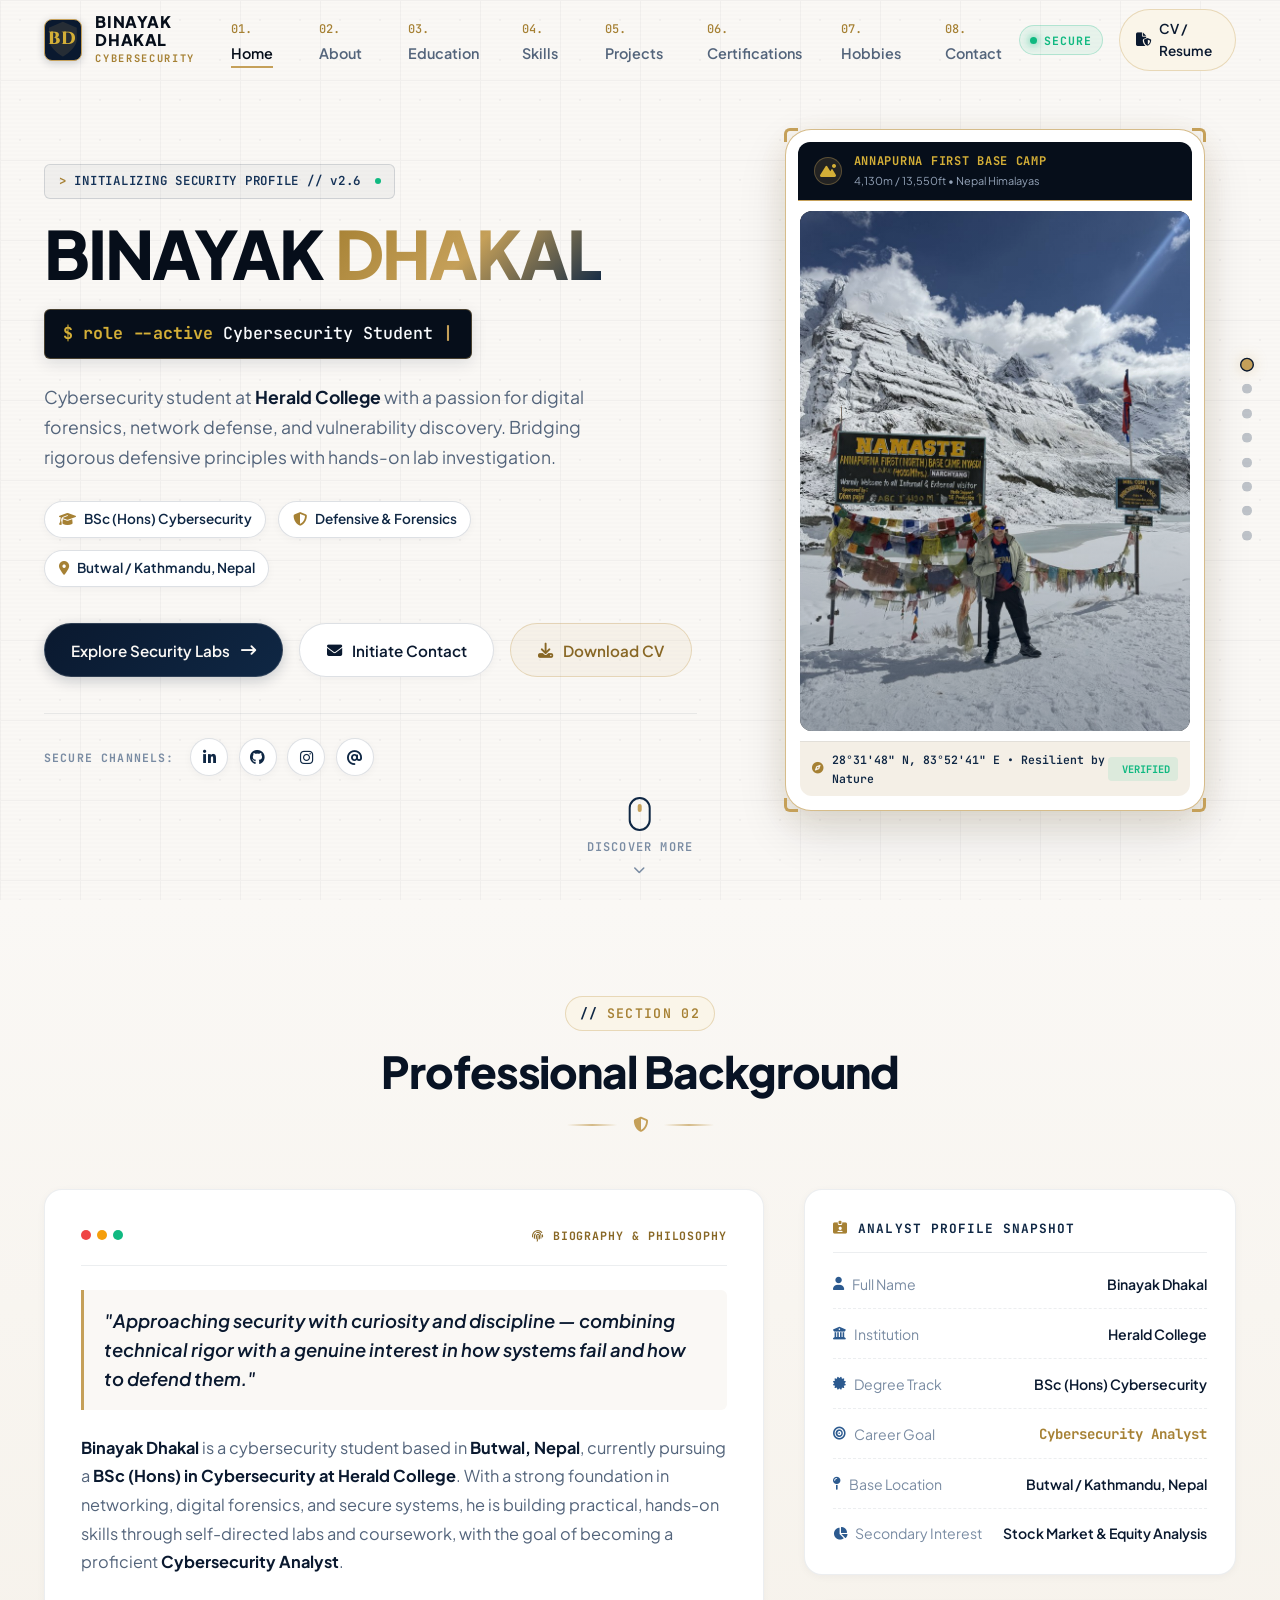
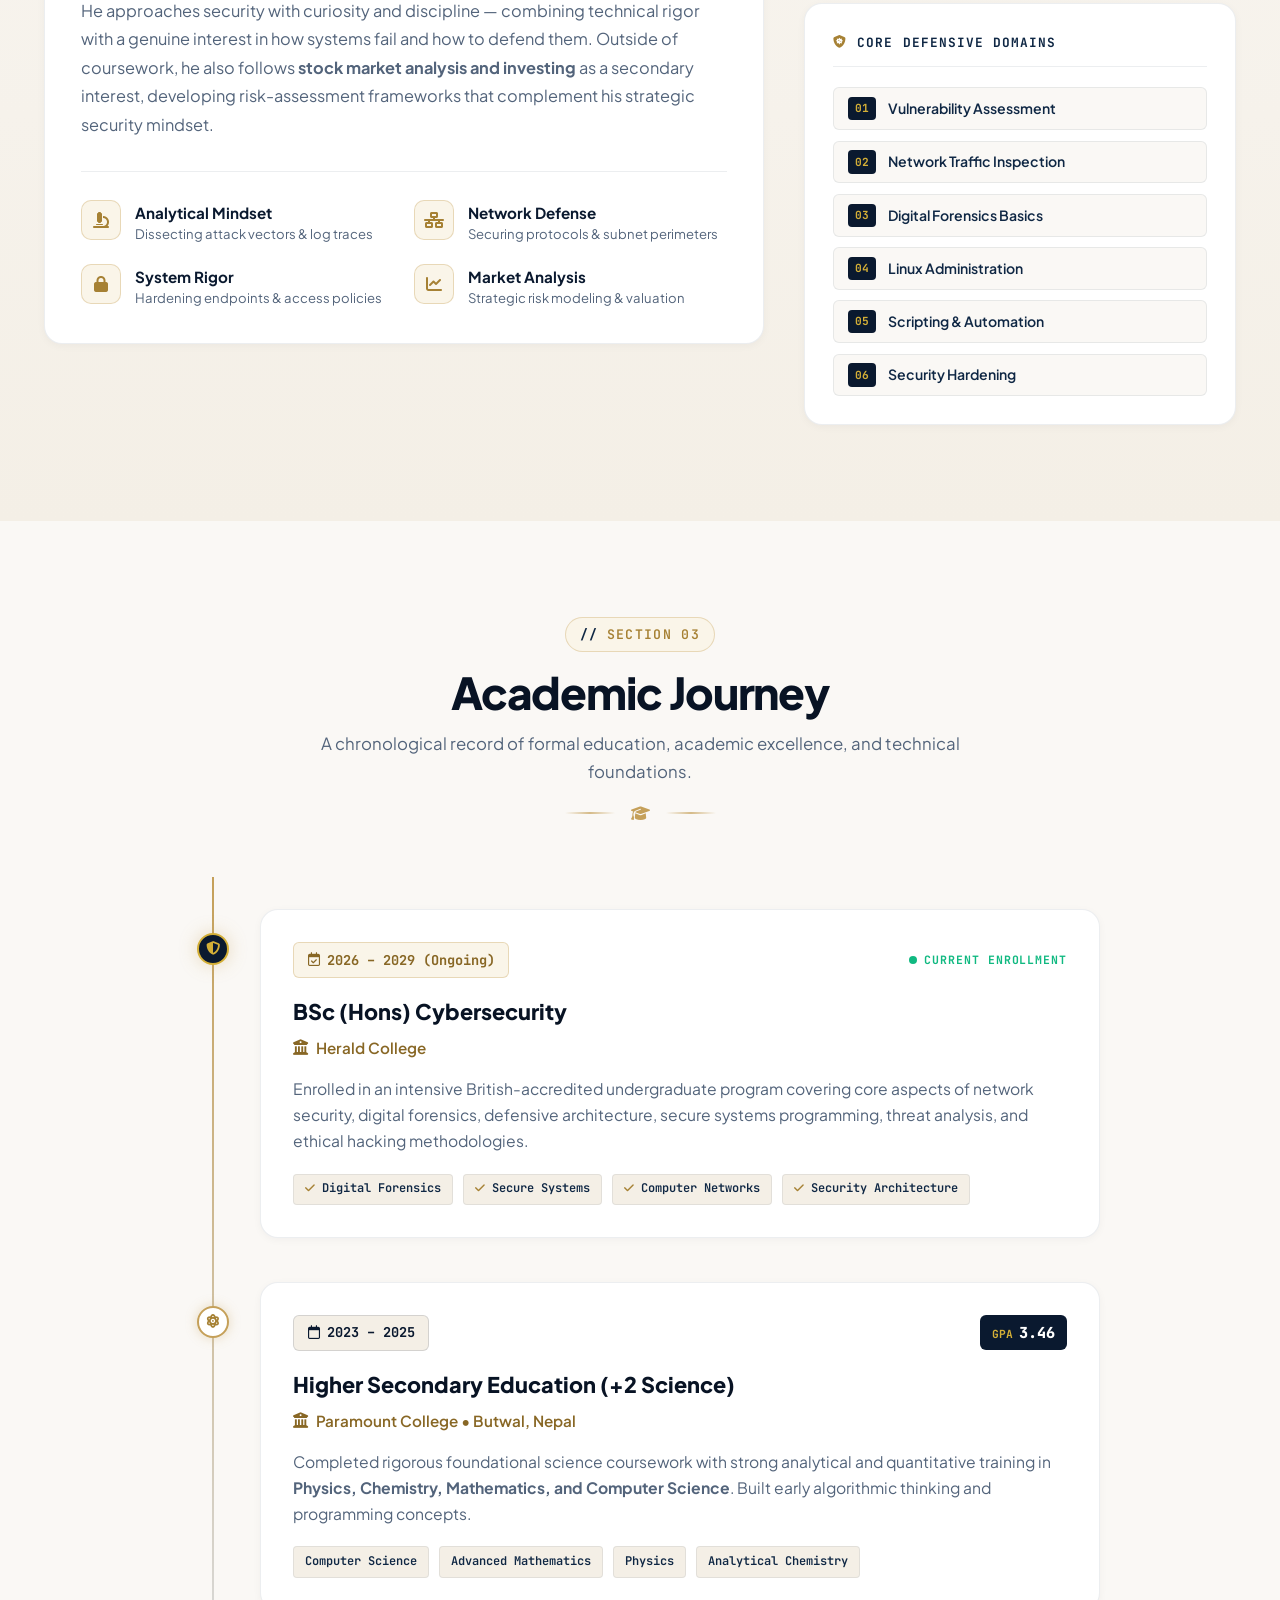
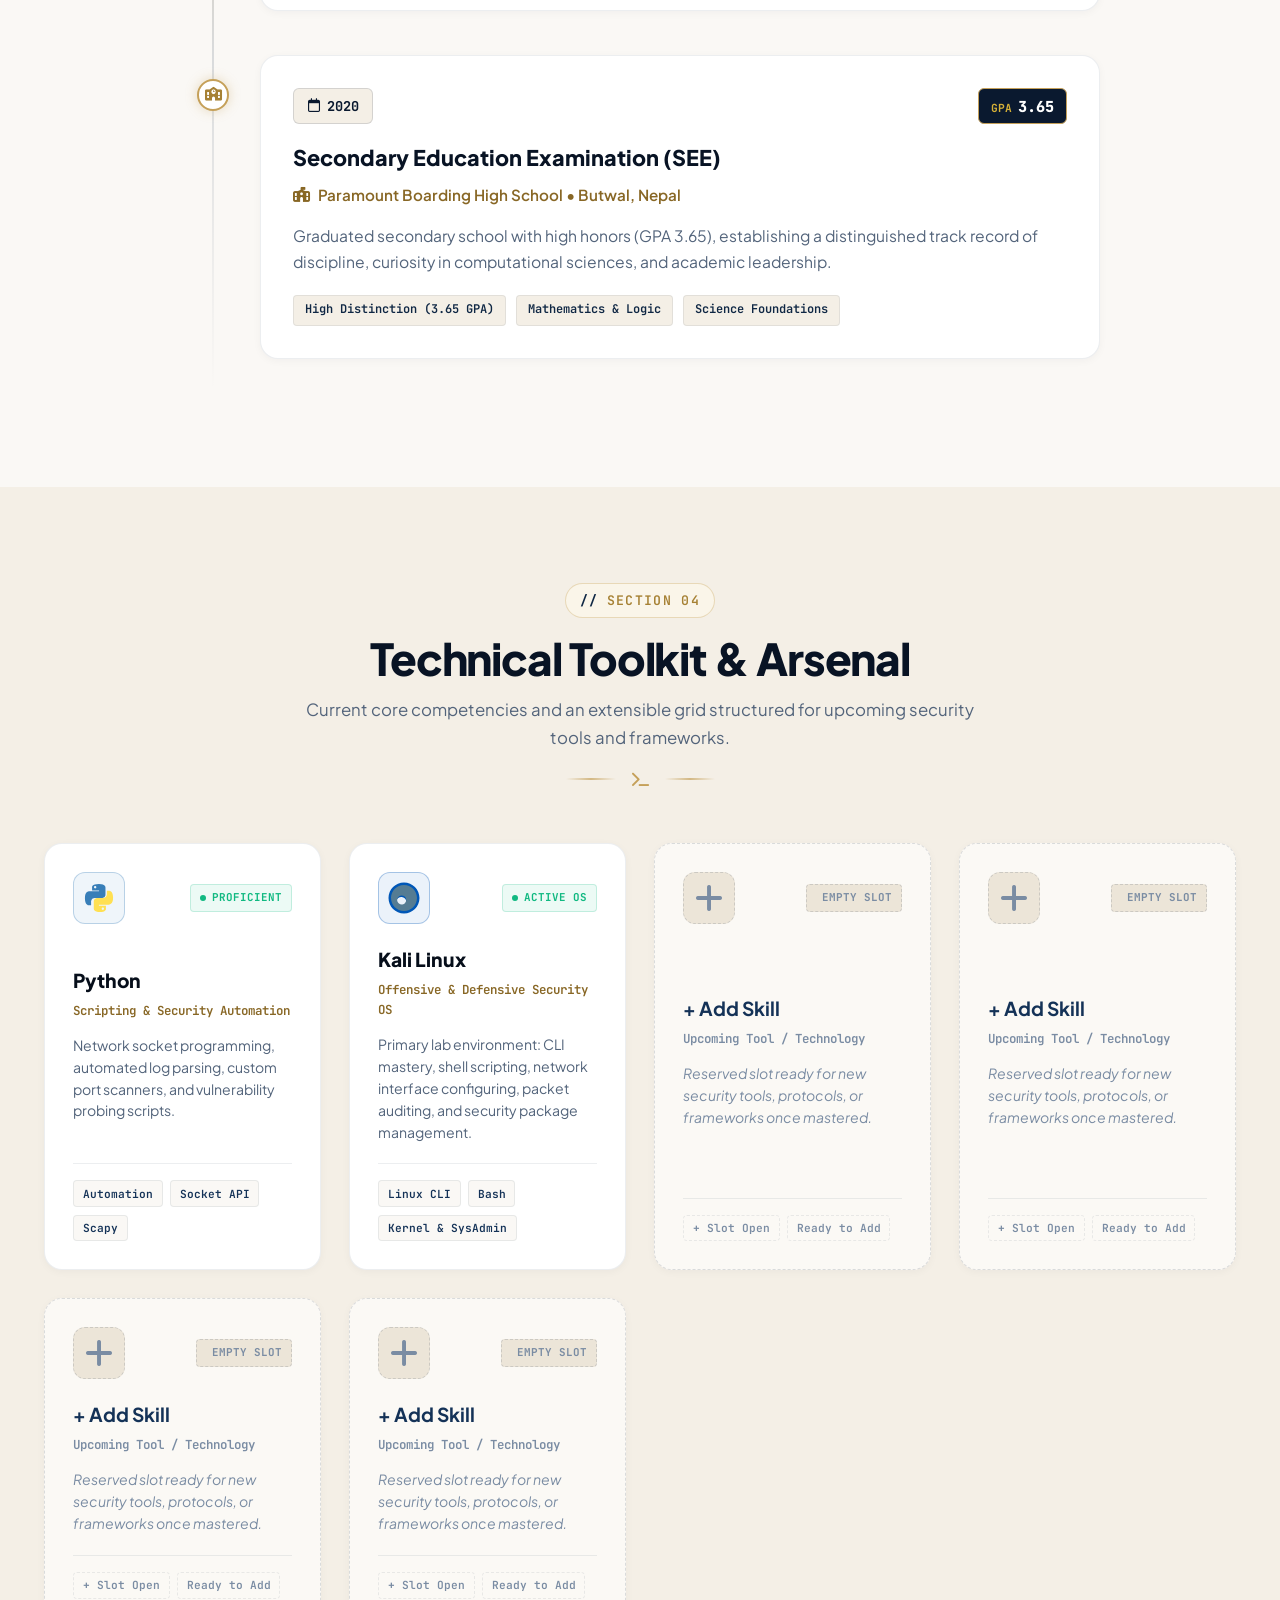
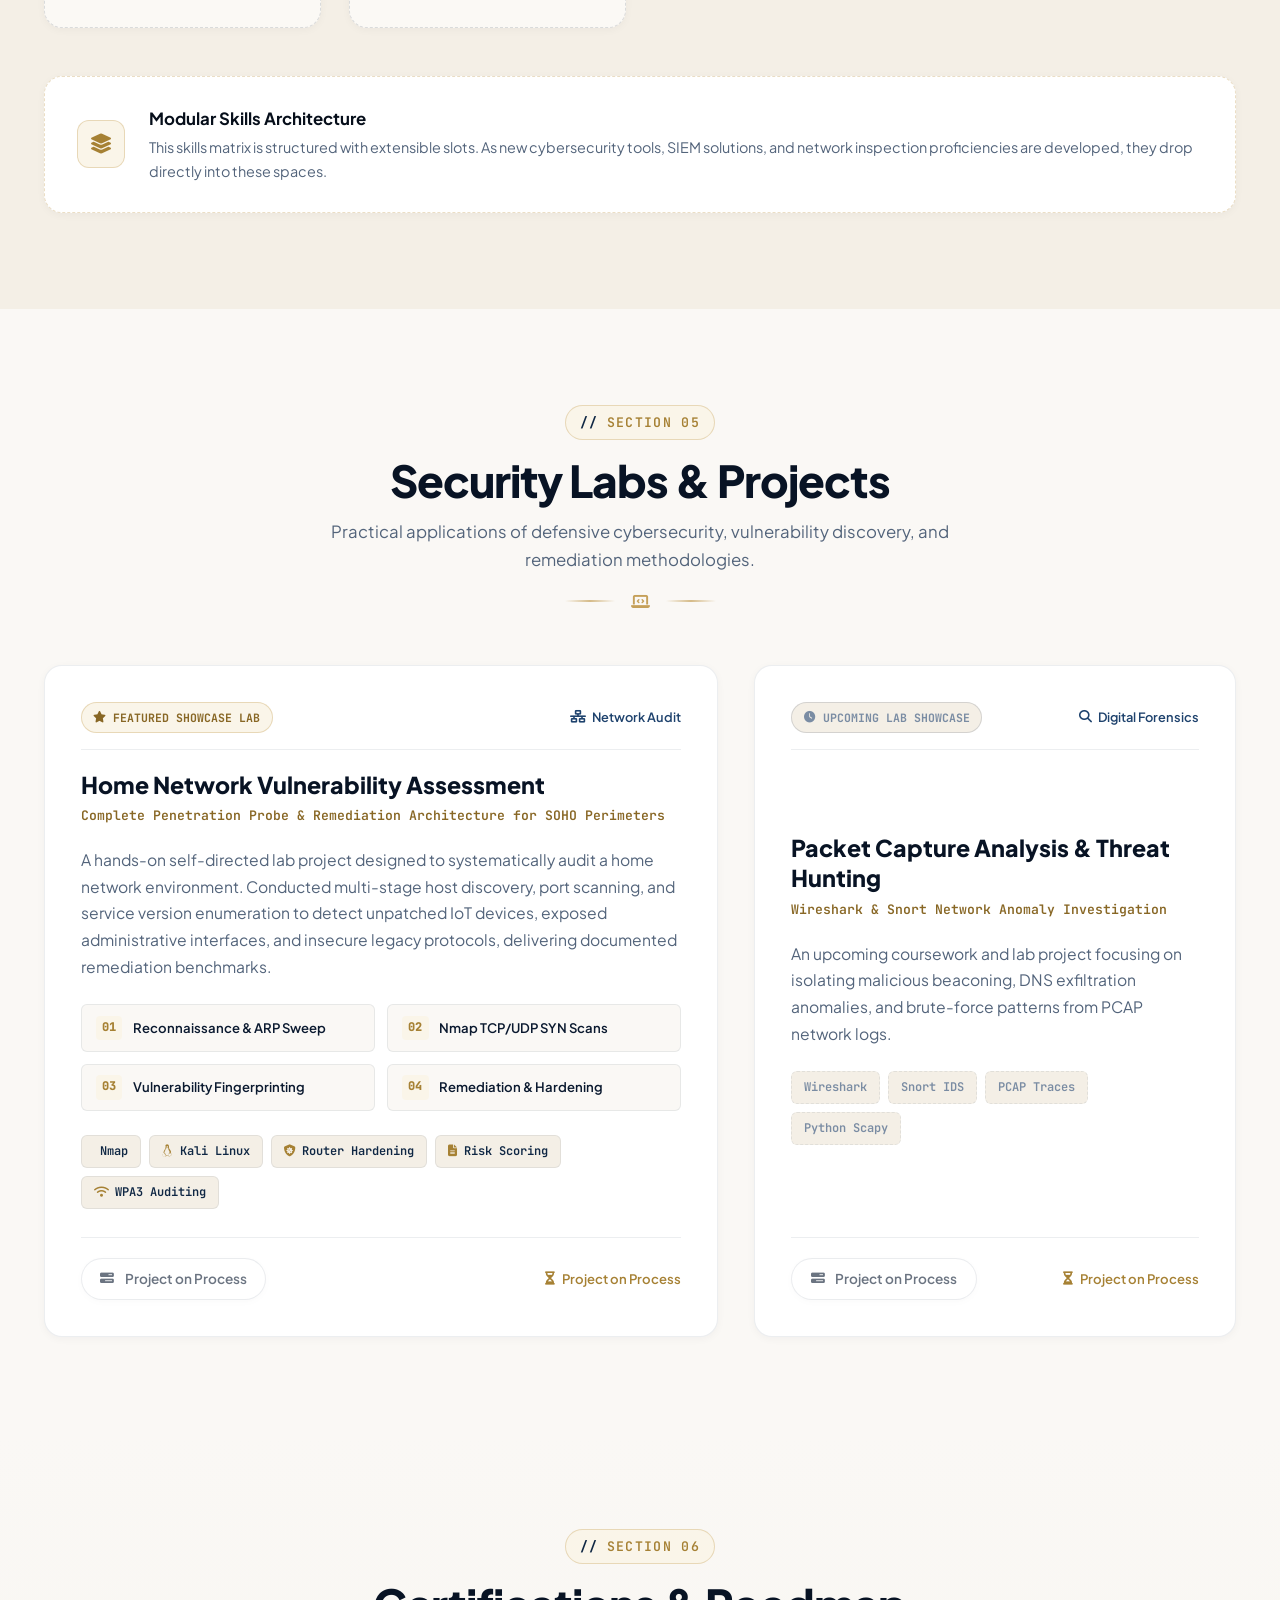
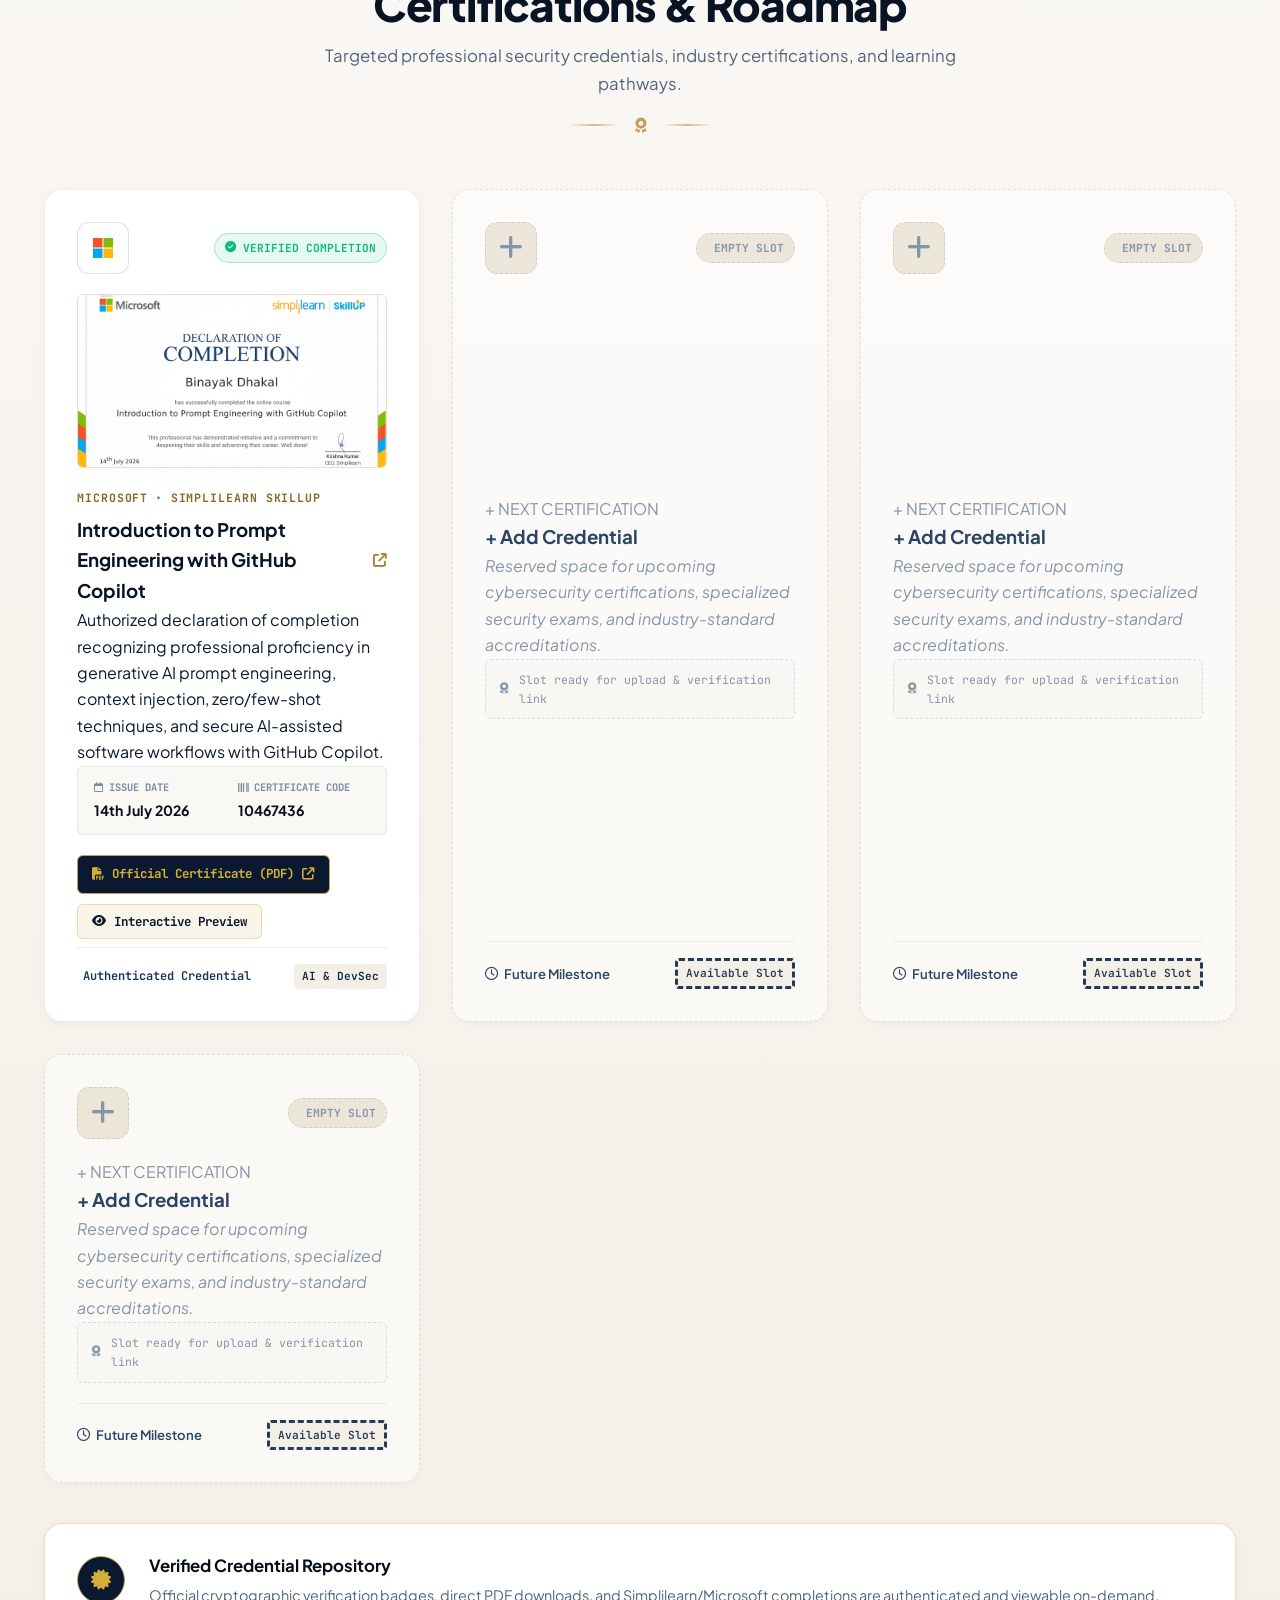
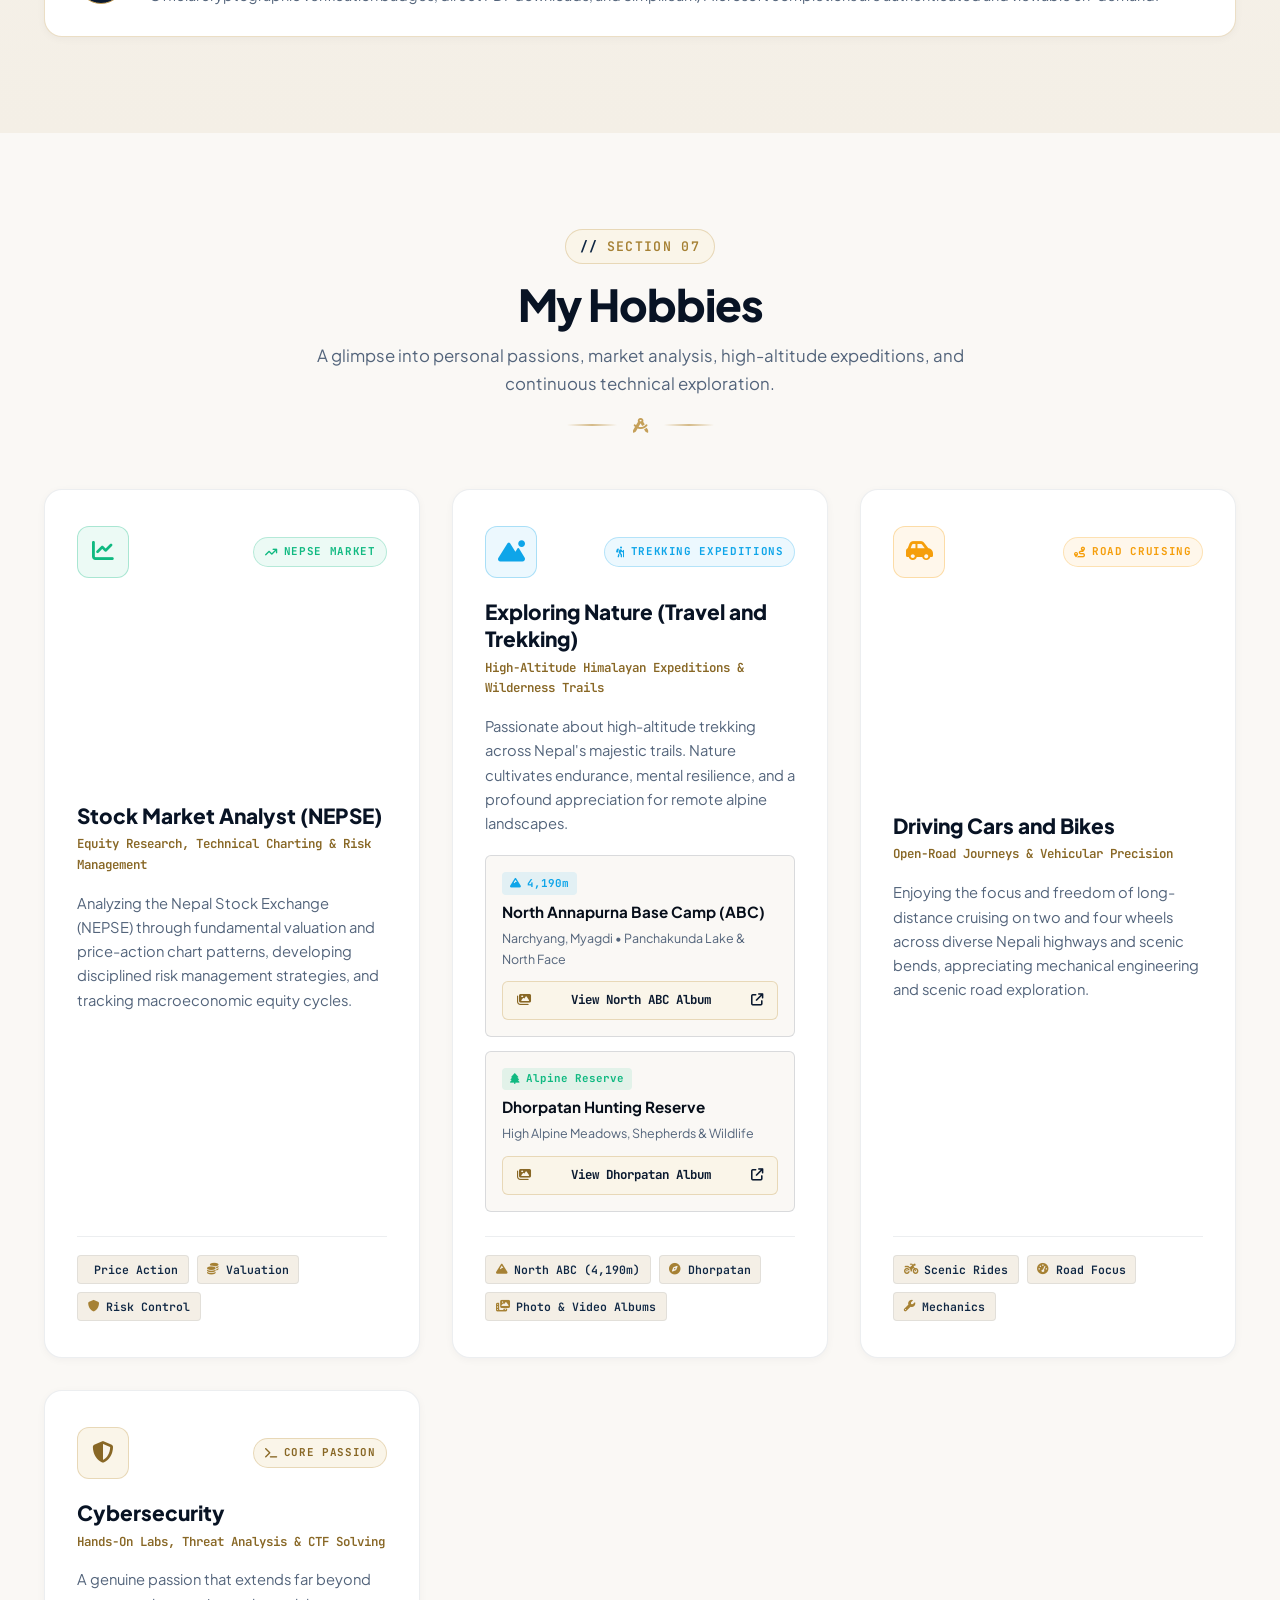
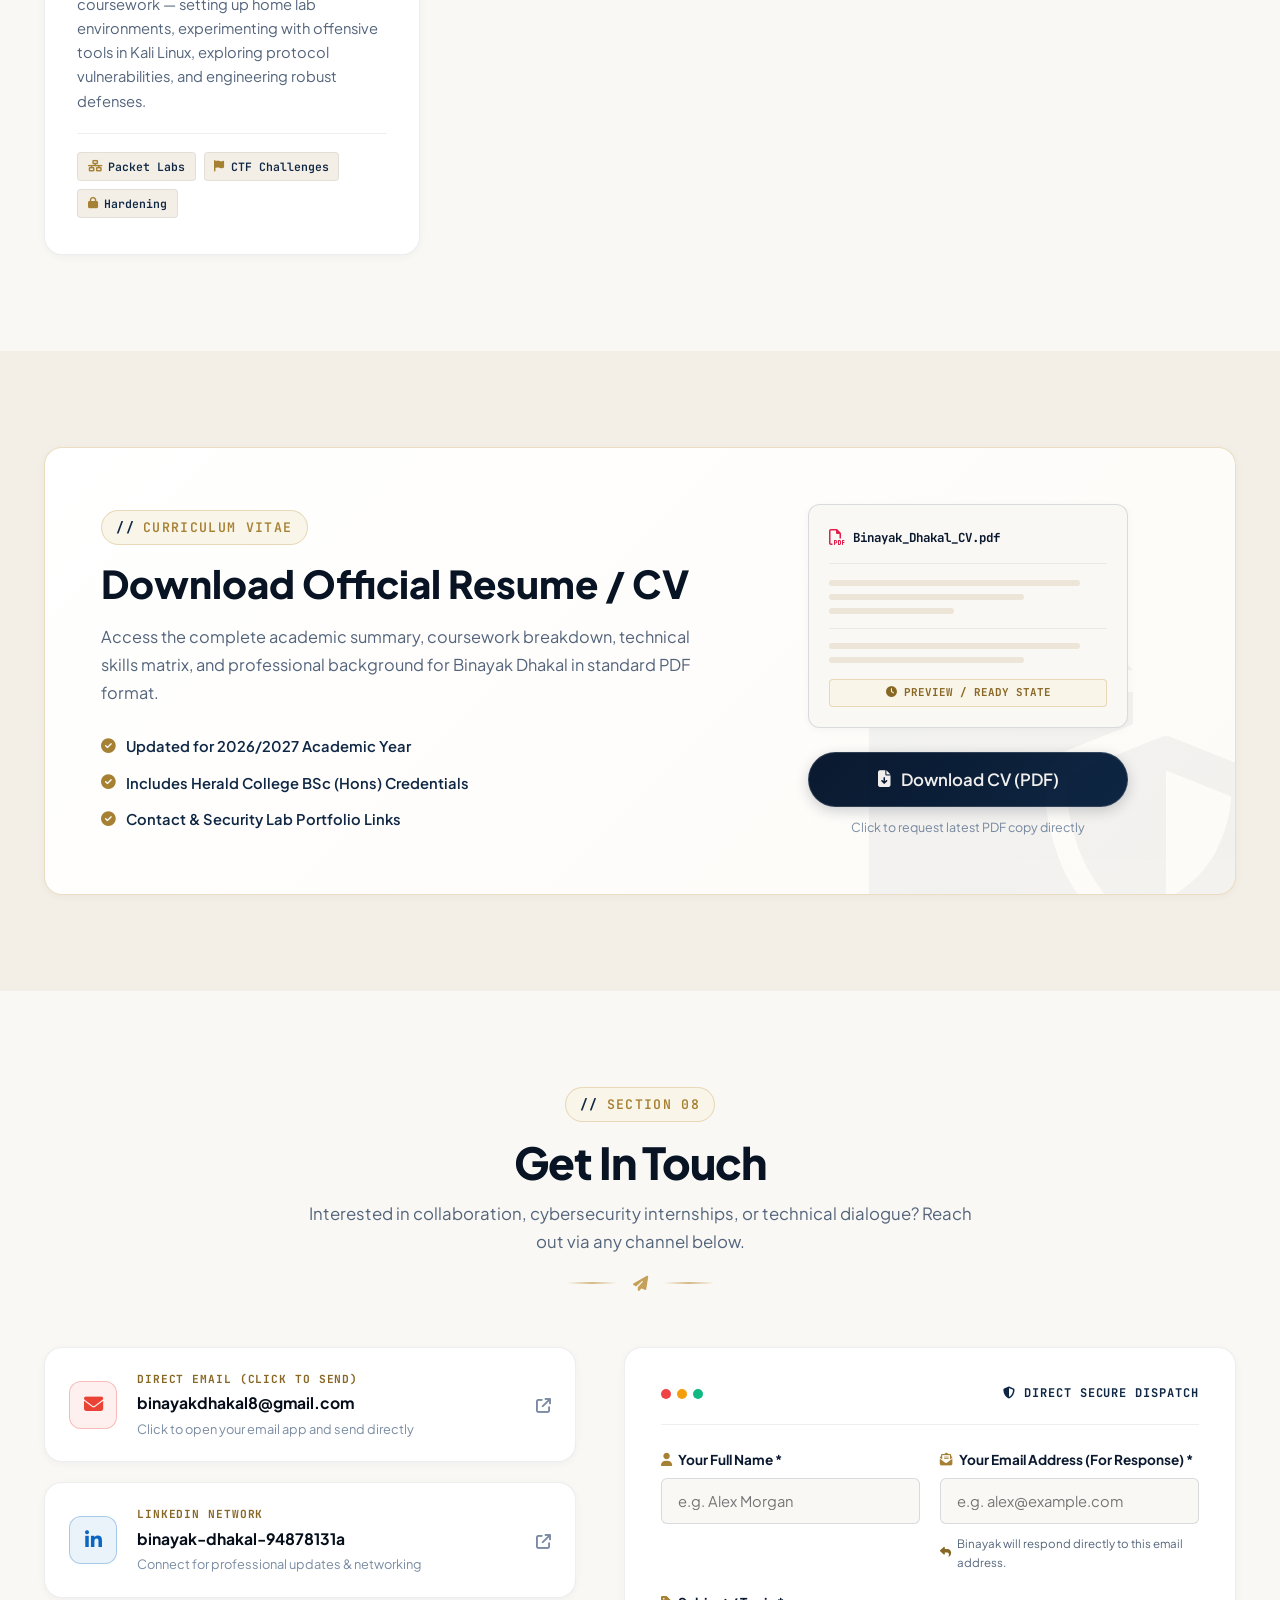
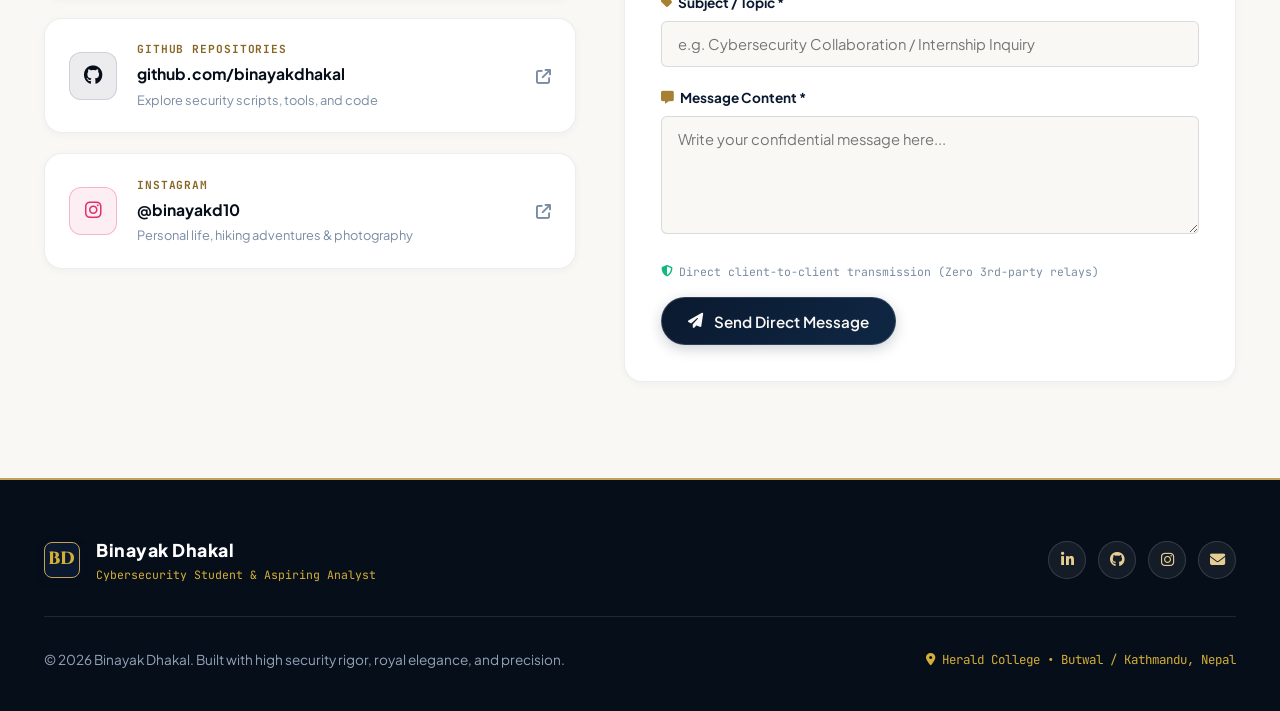
==== commit 5b26d346: "Update Security Labs to show Project on Process" ====
--- a/index.html
+++ b/index.html
@@ -832,13 +832,13 @@
 
             <!-- Project Actions -->
             <div class="project-footer">
-              <button class="btn btn-royal btn-sm" id="open-project-modal-btn">
-                <i class="fa-solid fa-file-waveform"></i>
-                <span>View Lab Report & Methodology</span>
-              </button>
-              <div class="project-status-note">
-                <i class="fa-solid fa-circle-check"></i>
-                <span>Lab Completed & Documented</span>
+              <span class="btn btn-outline btn-sm btn-disabled" title="Project currently on process">
+                <i class="fa-solid fa-bars-progress"></i>
+                <span>Project on Process</span>
+              </span>
+              <div class="project-status-note in-process">
+                <i class="fa-solid fa-hourglass-half"></i>
+                <span>Project on Process</span>
               </div>
             </div>
           </article>
@@ -873,13 +873,13 @@
             </div>
 
             <div class="project-footer">
-              <span class="btn btn-outline btn-sm btn-disabled" title="Lab currently in development">
-                <i class="fa-solid fa-lock"></i>
-                <span>Lab In Progress</span>
+              <span class="btn btn-outline btn-sm btn-disabled" title="Project currently on process">
+                <i class="fa-solid fa-bars-progress"></i>
+                <span>Project on Process</span>
               </span>
-              <div class="project-status-note">
+              <div class="project-status-note in-process">
                 <i class="fa-solid fa-hourglass-half"></i>
-                <span>Target: 2026/2027</span>
+                <span>Project on Process</span>
               </div>
             </div>
           </article>
--- a/style.css
+++ b/style.css
@@ -2062,6 +2062,10 @@
   color: var(--accent-emerald);
 }
 
+.project-status-note.in-process {
+  color: var(--gold-500);
+}
+
 /* --------------------------------------------------------------------------
    16. Project Modal Deep-Dive
    -------------------------------------------------------------------------- */
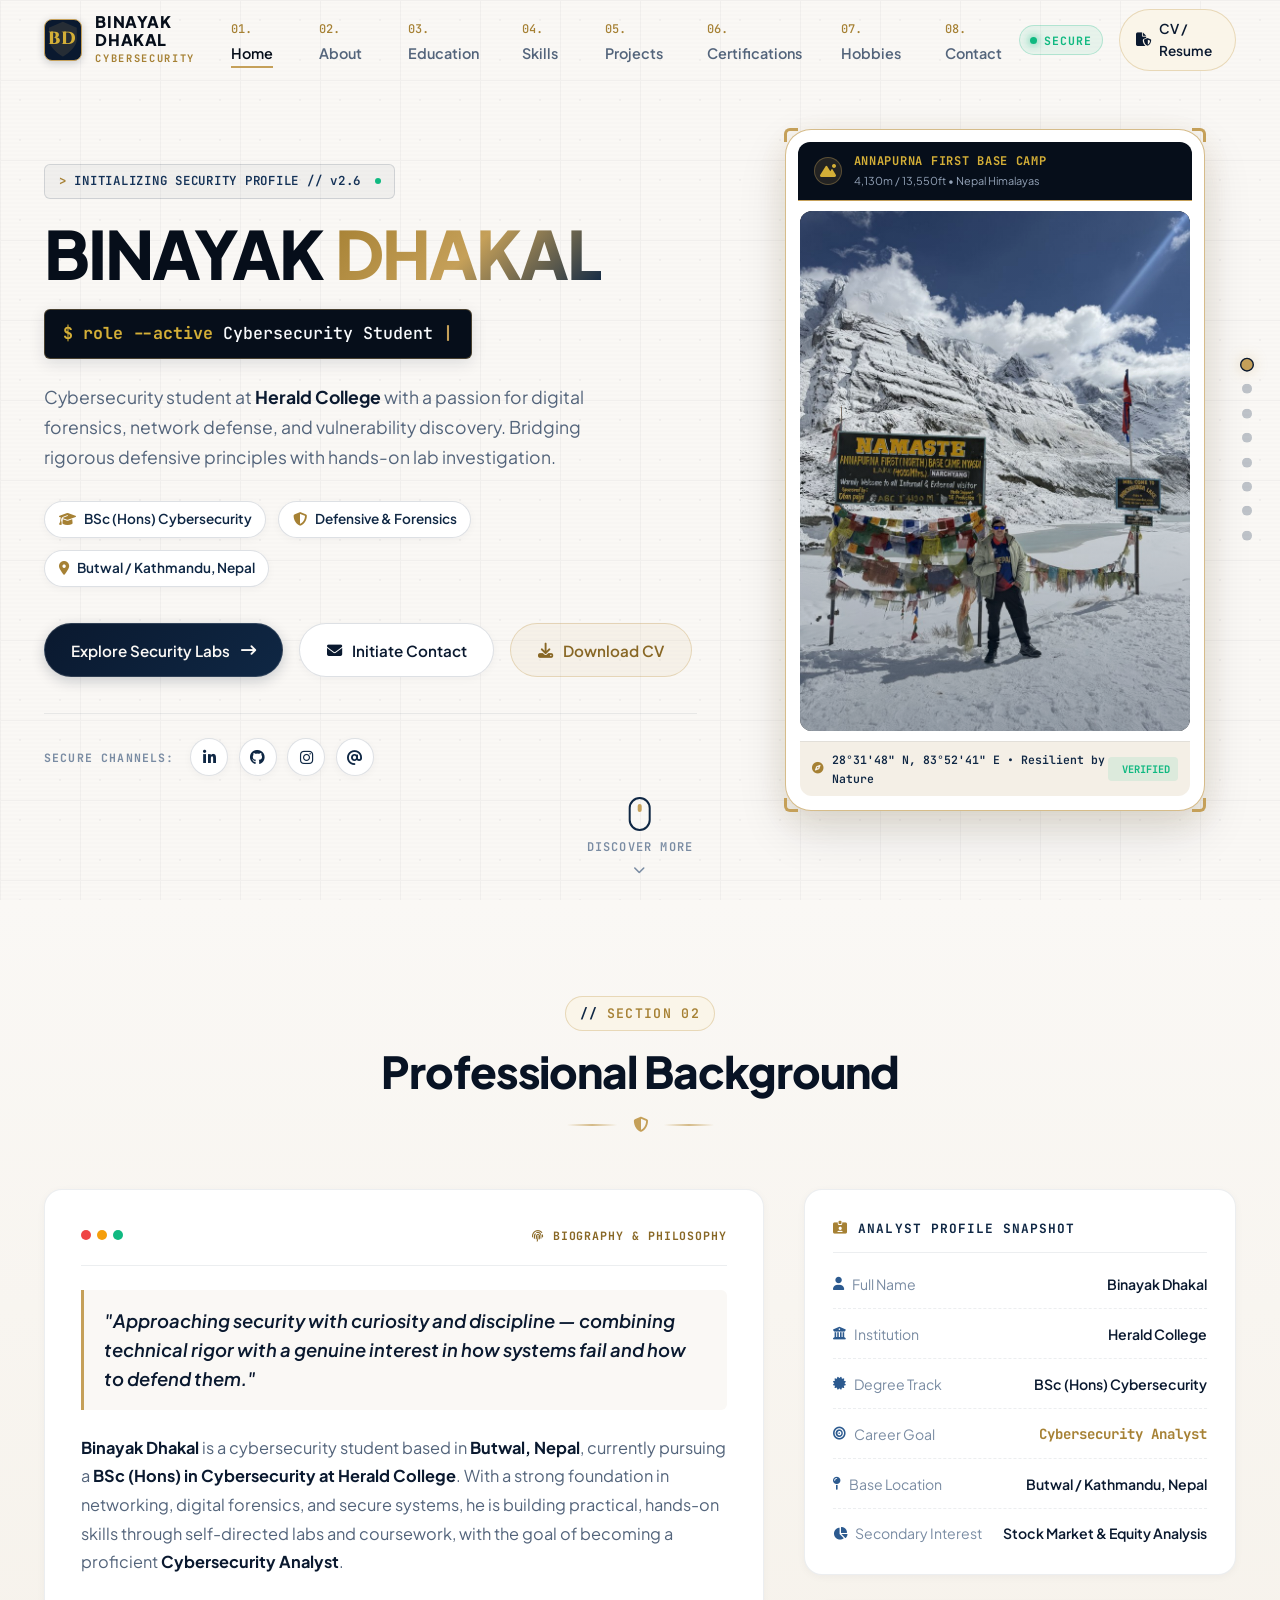
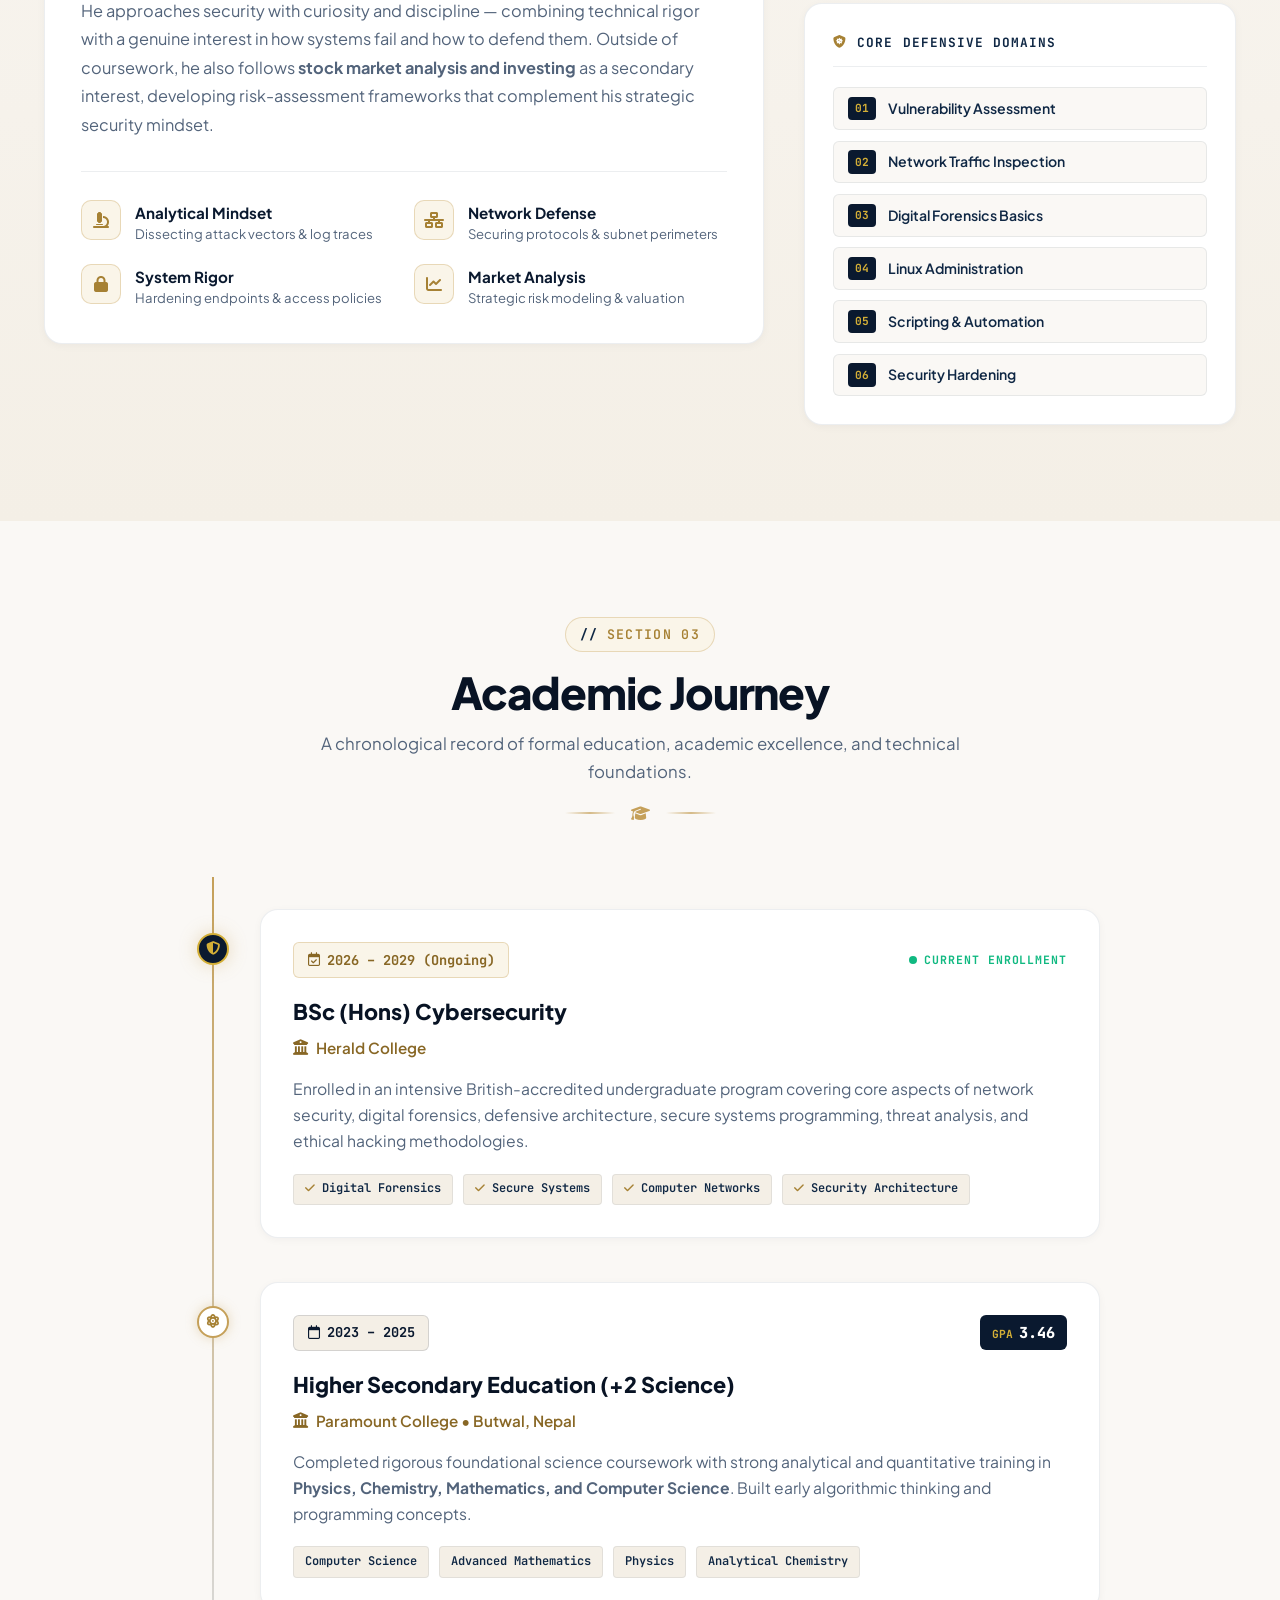
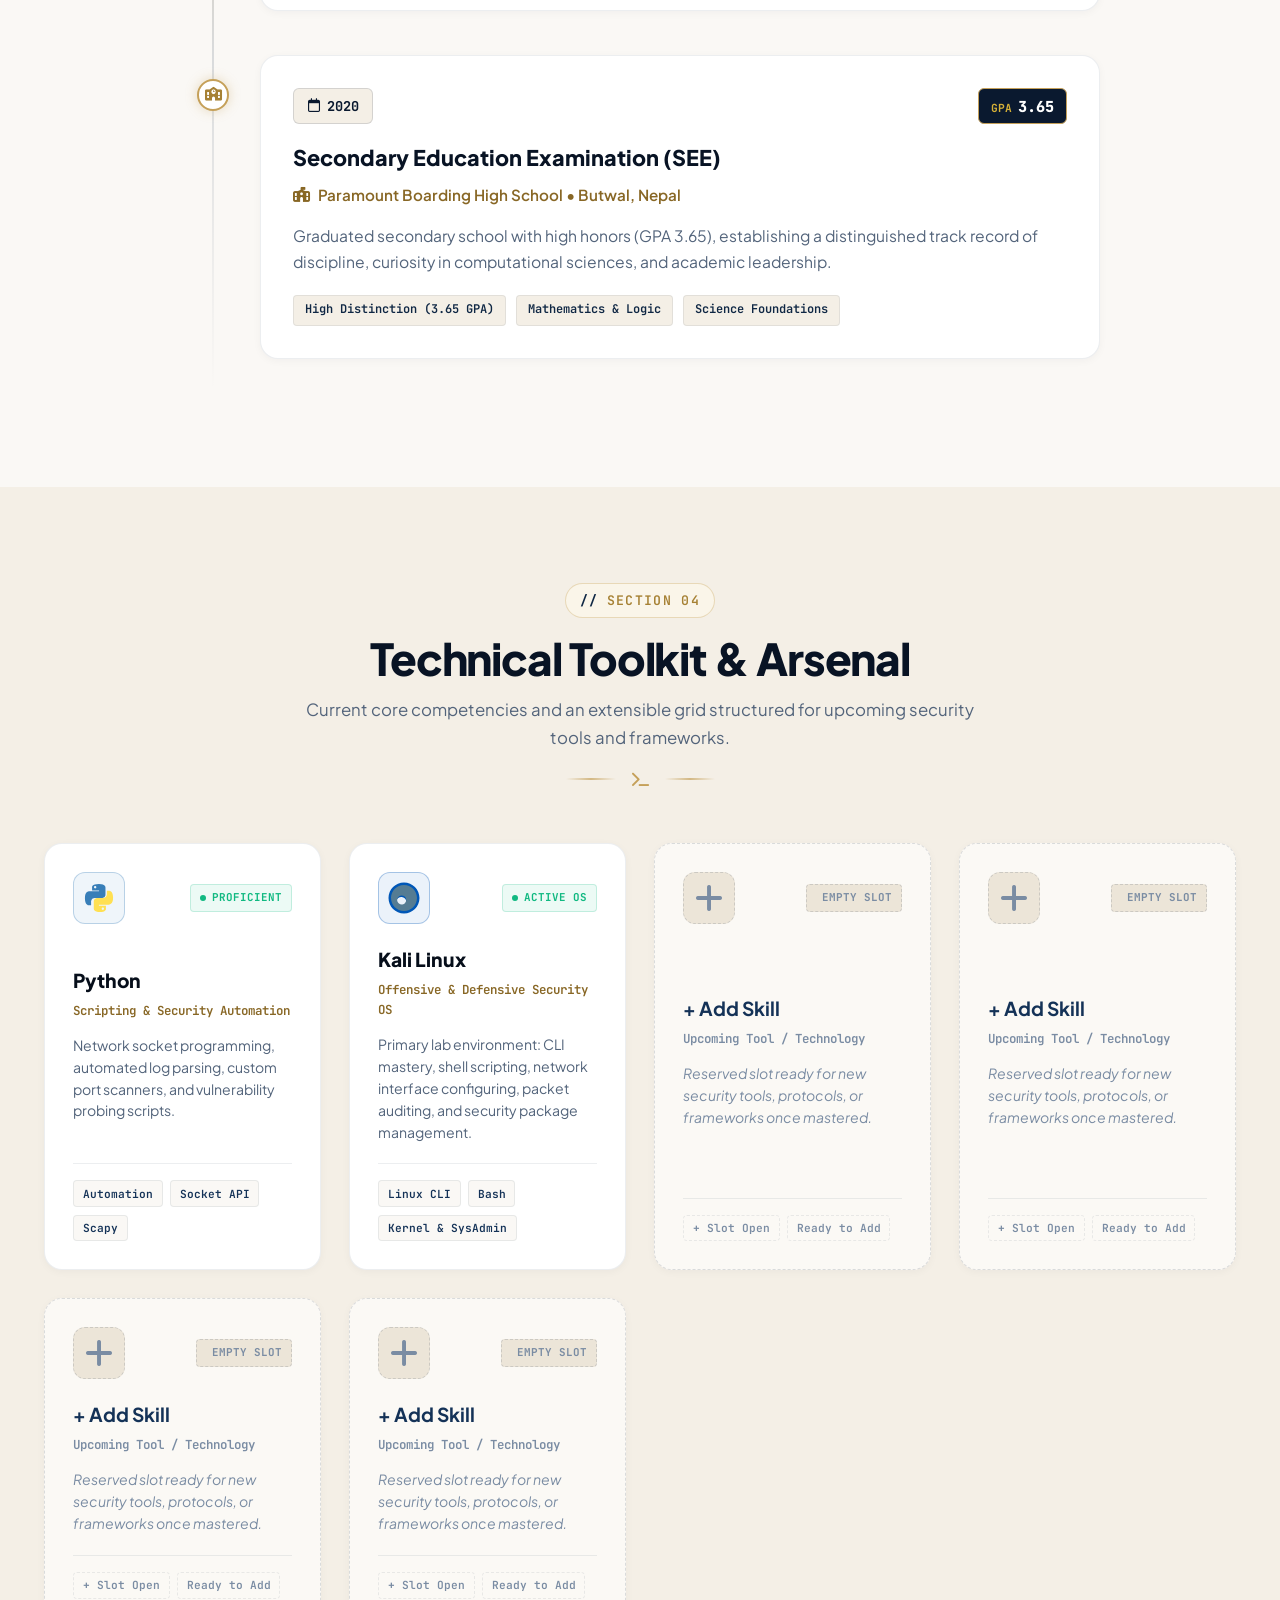
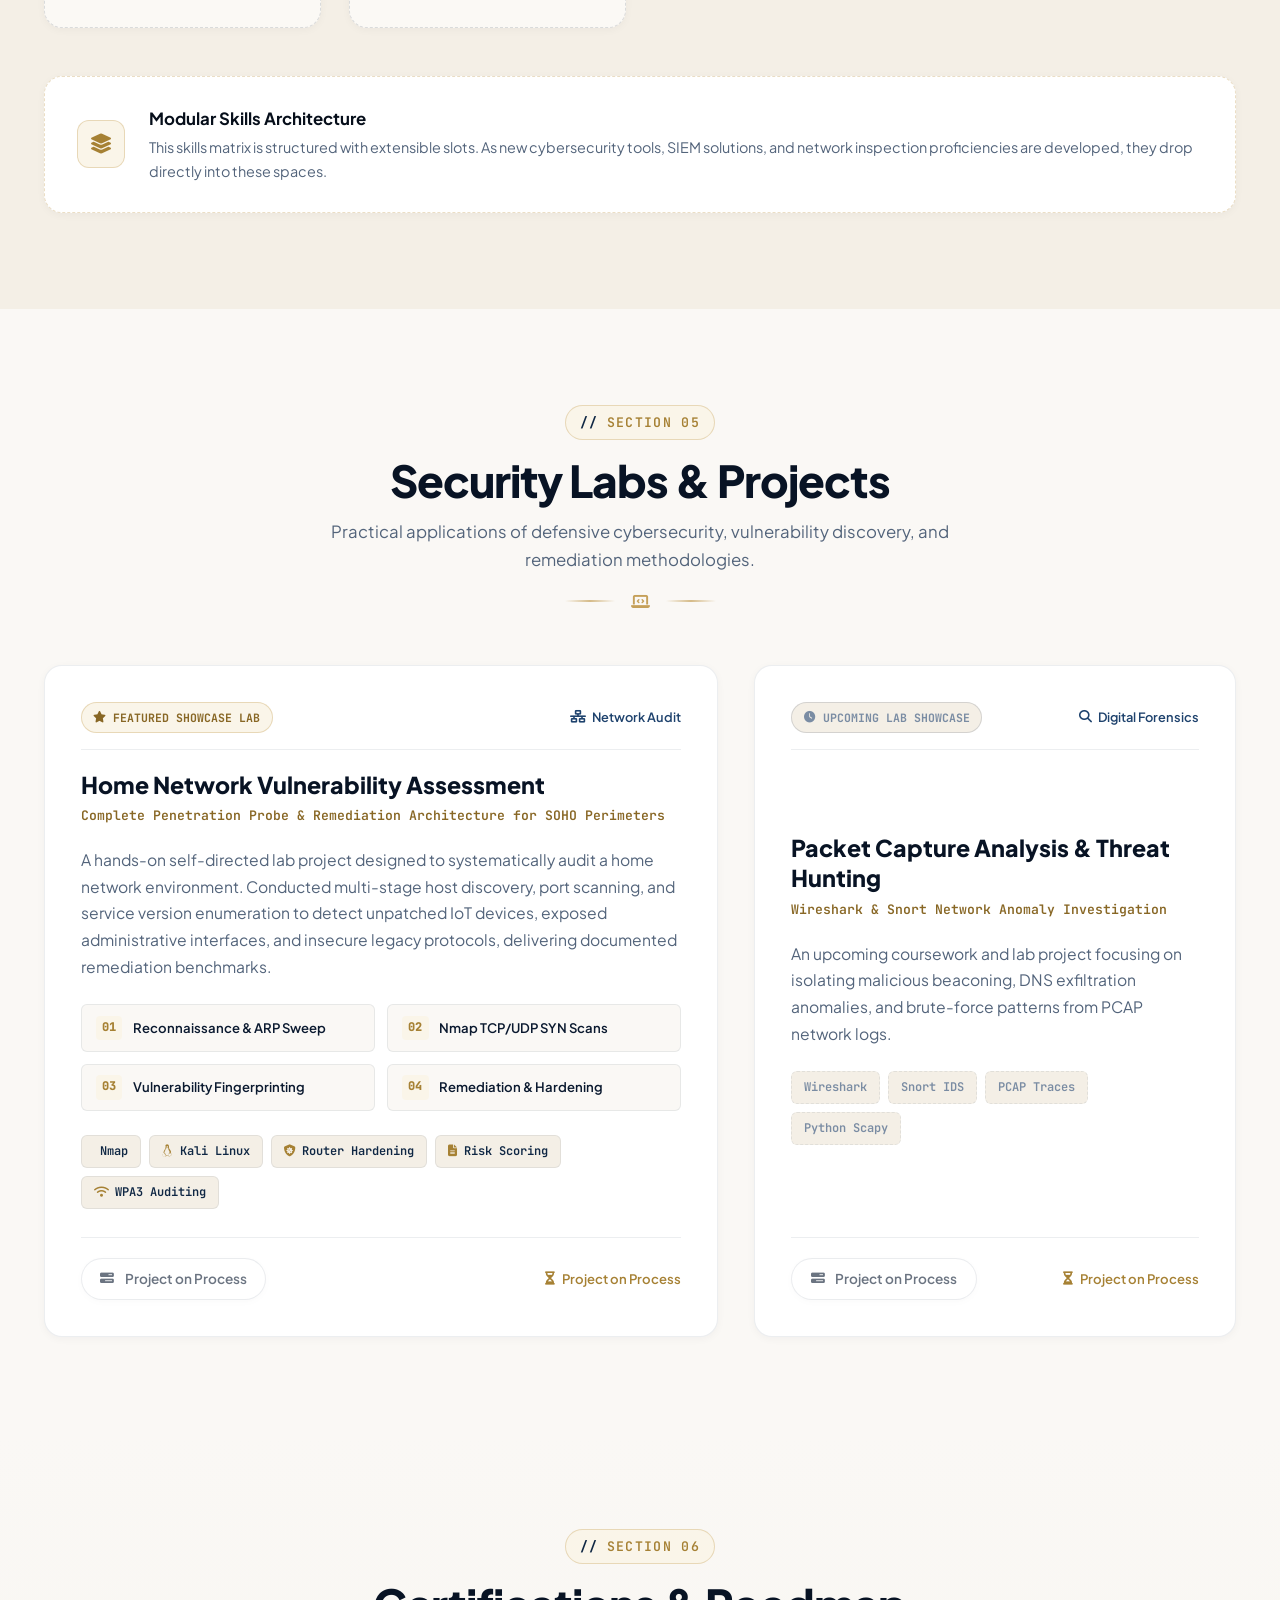
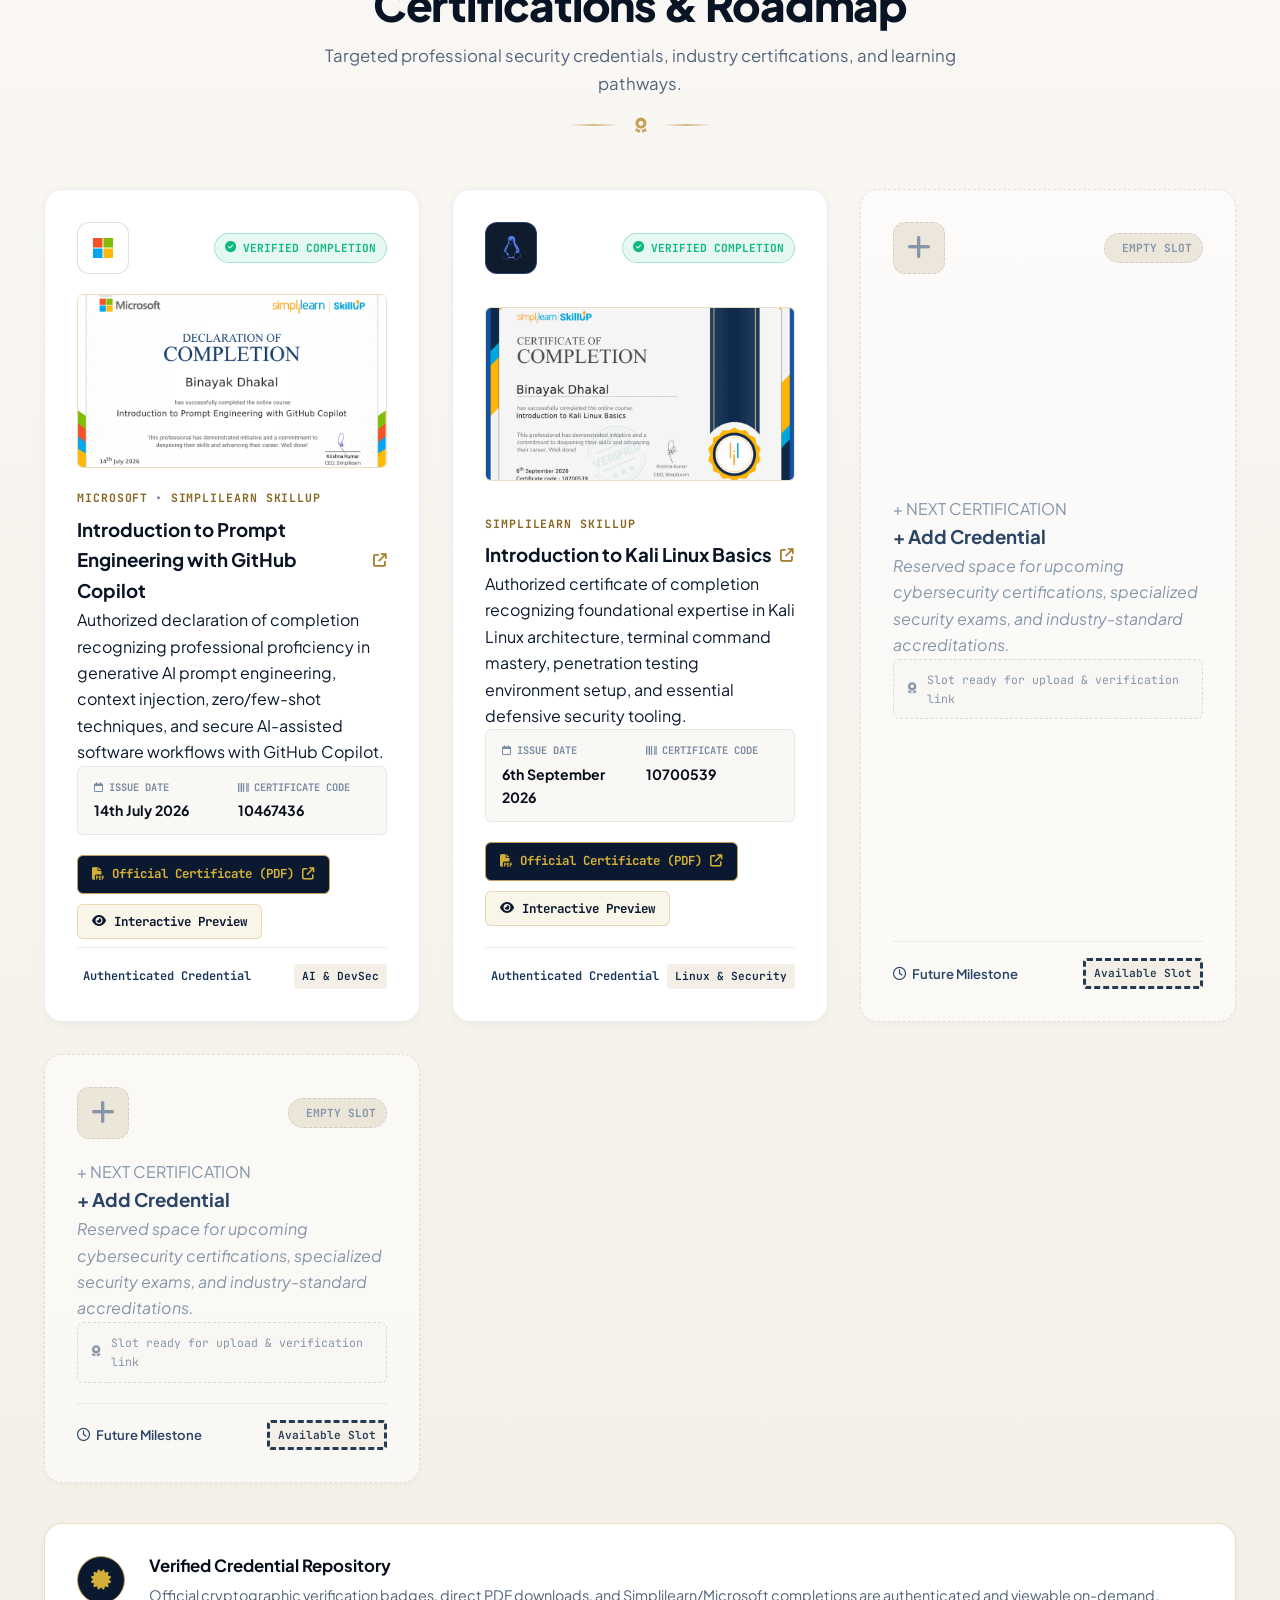
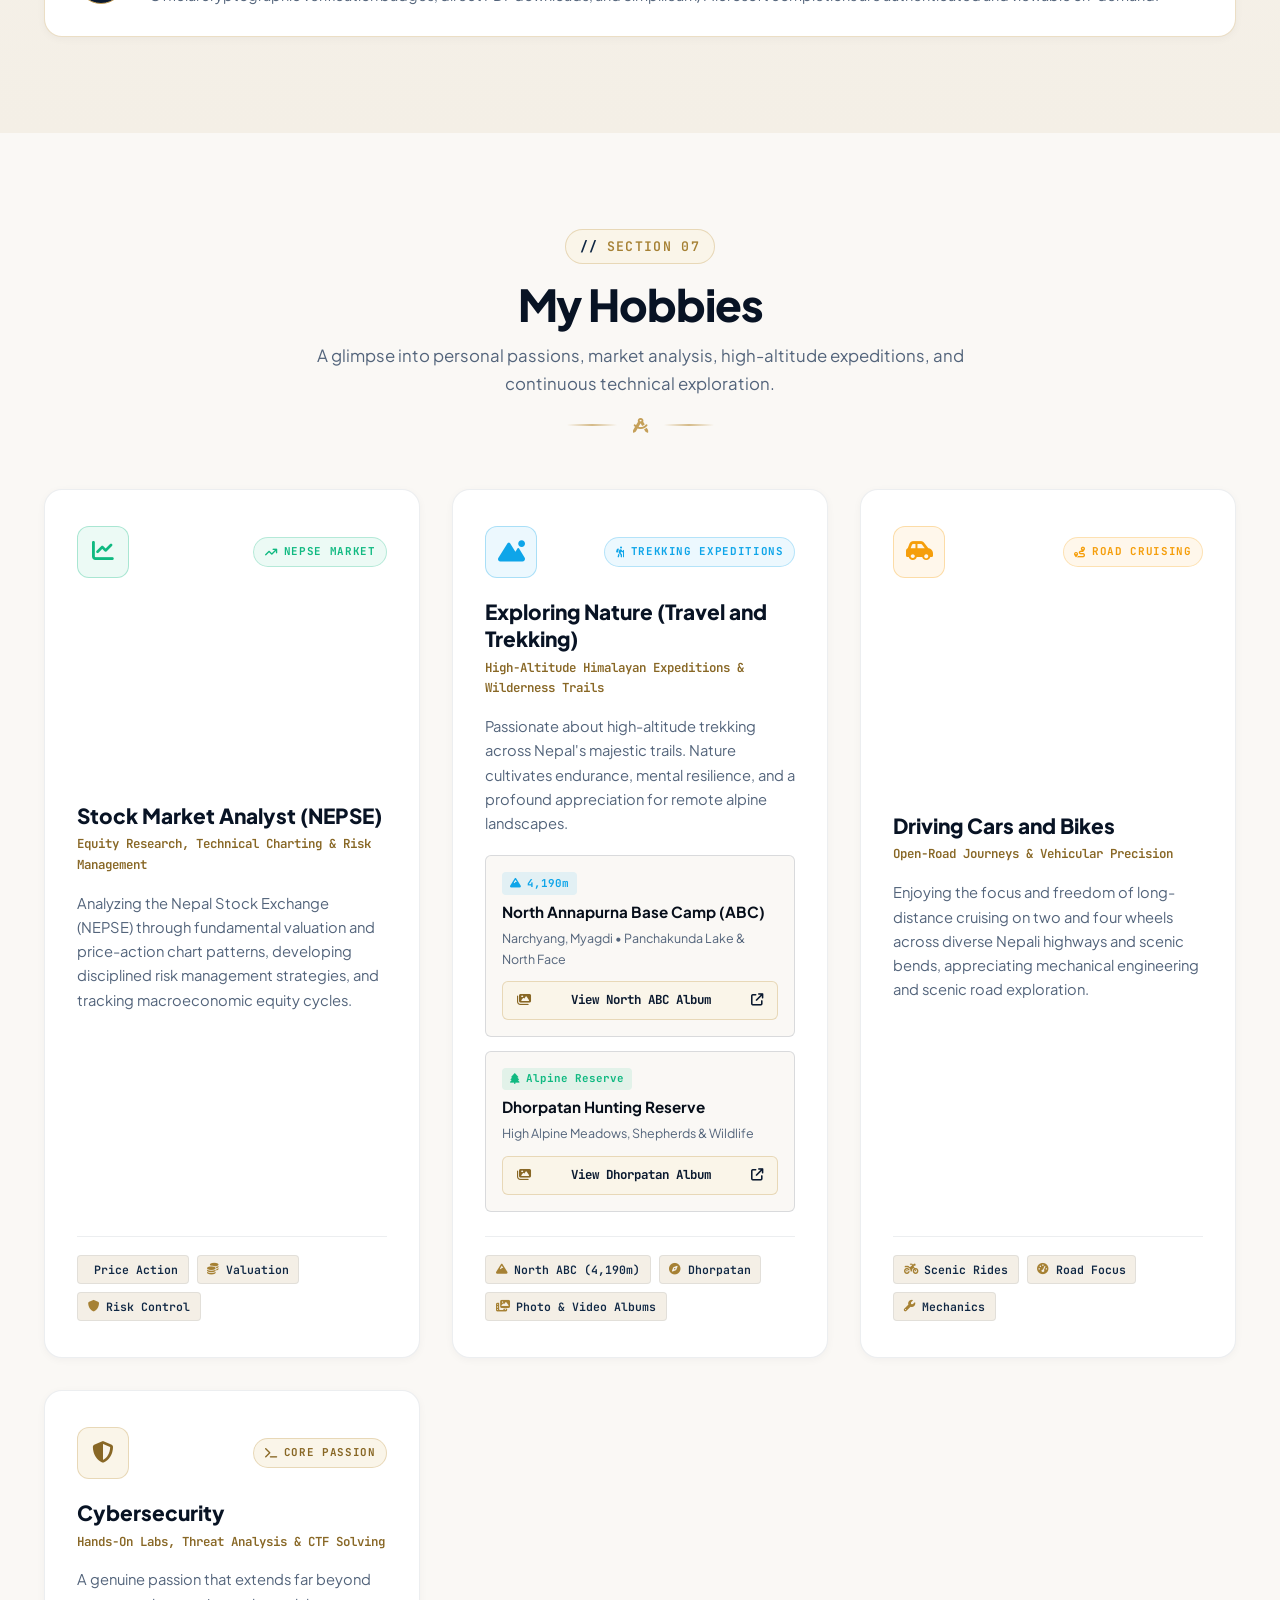
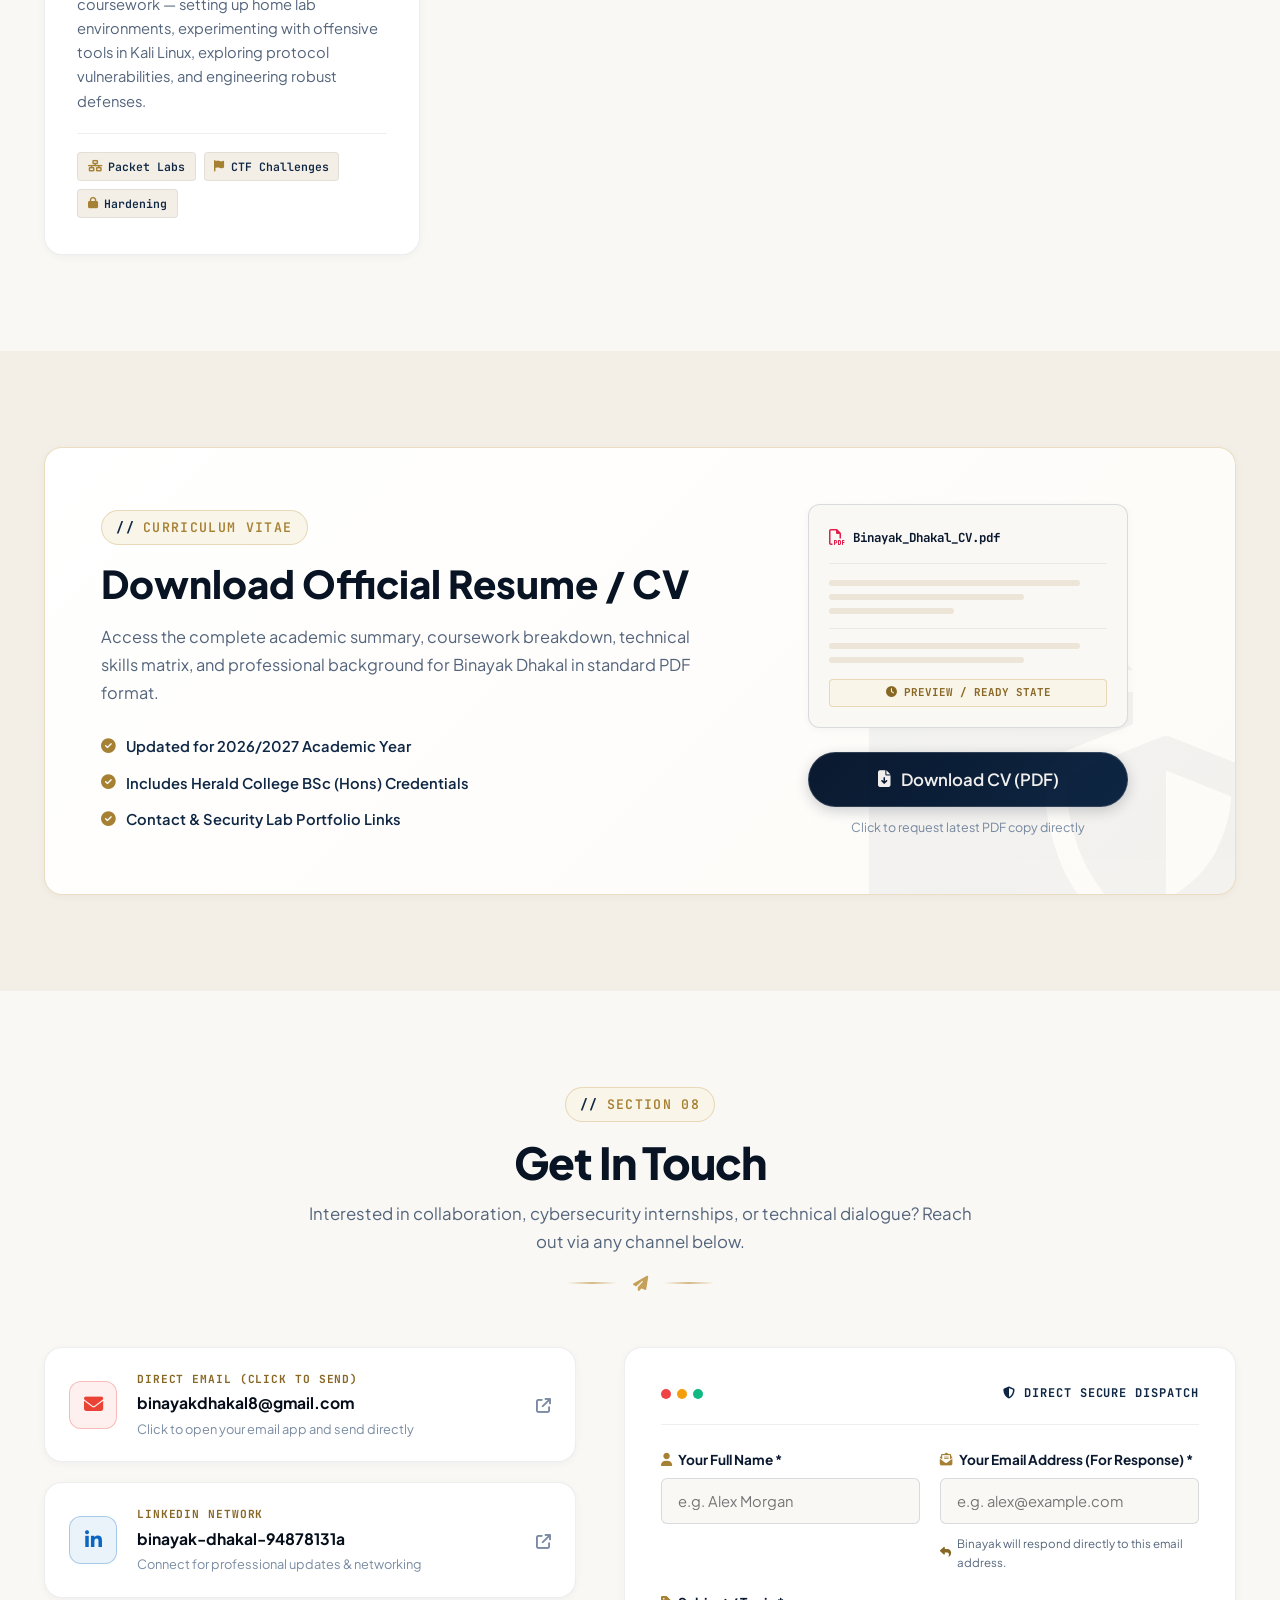
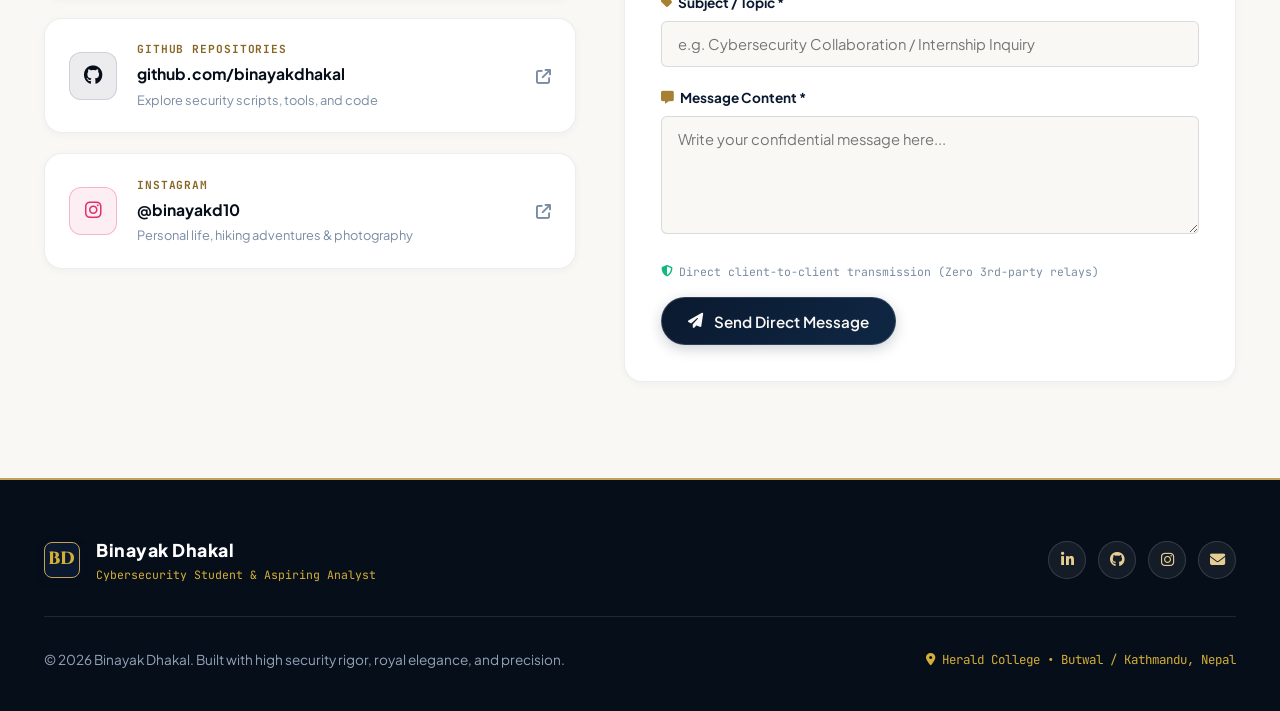
==== commit 5ad5d94a: "Add Introduction to Kali Linux Basics certificate to Certifications & Roadmap" ====
--- a/index.html
+++ b/index.html
@@ -952,12 +952,12 @@
               <span class="monogram-text">BD</span>
             </div>
             <div>
-              <h3 class="cert-modal-title">Verified Credential Document</h3>
-              <p class="cert-modal-sub">Microsoft • Simplilearn SkillUp | Code: 10467436</p>
+              <h3 class="cert-modal-title" id="cert-modal-title">Verified Credential Document</h3>
+              <p class="cert-modal-sub" id="cert-modal-sub">Microsoft • Simplilearn SkillUp | Code: 10467436</p>
             </div>
           </div>
           <div class="cert-modal-actions">
-            <a href="assets/prompt_engineering_certification.pdf" download="Binayak_Dhakal_Prompt_Engineering_Certificate.pdf" class="btn btn-gold btn-sm" title="Download Official PDF">
+            <a href="assets/prompt_engineering_certification.pdf" id="cert-modal-download" download="Binayak_Dhakal_Prompt_Engineering_Certificate.pdf" class="btn btn-gold btn-sm" title="Download Official PDF">
               <i class="fa-solid fa-download"></i>
               <span>Download PDF</span>
             </a>
@@ -969,16 +969,16 @@
 
         <div class="cert-modal-body">
           <div class="cert-full-image-wrap">
-            <img src="assets/prompt_engineering_certification.png" alt="Official Declaration of Completion: Introduction to Prompt Engineering with GitHub Copilot - Binayak Dhakal">
+            <img id="cert-modal-img" src="assets/prompt_engineering_certification.png" alt="Official Certificate Preview">
           </div>
         </div>
 
         <div class="cert-modal-footer">
           <div class="cert-verification-badge">
             <i class="fa-solid fa-circle-check"></i>
-            <span>Authentic Verification • Issued to Binayak Dhakal • 14th July 2026</span>
-          </div>
-          <a href="assets/prompt_engineering_certification.pdf" target="_blank" rel="noopener noreferrer" class="btn btn-royal btn-sm">
+            <span id="cert-modal-verify-text">Authentic Verification • Issued to Binayak Dhakal • 14th July 2026</span>
+          </div>
+          <a href="assets/prompt_engineering_certification.pdf" id="cert-modal-tab-link" target="_blank" rel="noopener noreferrer" class="btn btn-royal btn-sm">
             <i class="fa-solid fa-arrow-up-right-from-square"></i>
             <span>Open in New Tab</span>
           </a>
@@ -1025,7 +1025,14 @@
             </div>
 
             <!-- Certificate Thumbnail with Click to Preview -->
-            <div class="cert-thumbnail-box" id="cert-thumb-trigger" title="Click to view full certificate">
+            <div class="cert-thumbnail-box open-cert-modal-trigger" id="cert-thumb-trigger"
+                 title="Click to view full certificate"
+                 data-cert-title="Verified Credential Document"
+                 data-cert-sub="Microsoft • Simplilearn SkillUp | Code: 10467436"
+                 data-cert-img="assets/prompt_engineering_certification.png"
+                 data-cert-pdf="assets/prompt_engineering_certification.pdf"
+                 data-cert-download="Binayak_Dhakal_Prompt_Engineering_Certificate.pdf"
+                 data-cert-verify="Authentic Verification • Issued to Binayak Dhakal • 14th July 2026">
               <img src="assets/prompt_engineering_certification.png" alt="Declaration of Completion - Introduction to Prompt Engineering with GitHub Copilot - Binayak Dhakal">
               <div class="cert-thumb-overlay">
                 <i class="fa-solid fa-magnifying-glass-plus"></i>
@@ -1070,7 +1077,13 @@
                   <span>Official Certificate (PDF)</span>
                   <i class="fa-solid fa-arrow-up-right-from-square"></i>
                 </a>
-                <button type="button" class="btn-cert-secondary" id="btn-open-cert-modal">
+                <button type="button" class="btn-cert-secondary open-cert-modal-trigger" id="btn-open-cert-modal"
+                        data-cert-title="Verified Credential Document"
+                        data-cert-sub="Microsoft • Simplilearn SkillUp | Code: 10467436"
+                        data-cert-img="assets/prompt_engineering_certification.png"
+                        data-cert-pdf="assets/prompt_engineering_certification.pdf"
+                        data-cert-download="Binayak_Dhakal_Prompt_Engineering_Certificate.pdf"
+                        data-cert-verify="Authentic Verification • Issued to Binayak Dhakal • 14th July 2026">
                   <i class="fa-solid fa-eye"></i>
                   <span>Interactive Preview</span>
                 </button>
@@ -1083,34 +1096,85 @@
             </div>
           </div>
 
-          <!-- Empty Certification Slot 1 -->
-          <div class="cert-card empty-cert-slot royal-card">
+          <!-- Verified Certification: Introduction to Kali Linux Basics -->
+          <div class="cert-card earned-cert royal-card">
             <div class="cert-header">
-              <div class="cert-icon-box empty-cert-icon">
-                <i class="fa-solid fa-plus fa-lg"></i>
-              </div>
-              <div class="cert-status-badge empty-cert-badge">
-                <i class="fa-solid fa-circle-dashed"></i>
-                <span>EMPTY SLOT</span>
+              <div class="cert-icon-box kali-cert-icon">
+                <i class="fa-brands fa-linux"></i>
+              </div>
+              <div class="cert-status-badge verified">
+                <i class="fa-solid fa-circle-check"></i>
+                <span>VERIFIED COMPLETION</span>
+              </div>
+            </div>
+
+            <!-- Certificate Thumbnail with Click to Preview -->
+            <div class="cert-thumbnail-box open-cert-modal-trigger" 
+                 title="Click to view full certificate"
+                 data-cert-title="Verified Credential Document"
+                 data-cert-sub="Simplilearn SkillUp | Code: 10700539"
+                 data-cert-img="assets/kali_linux_basics_certification.png"
+                 data-cert-pdf="assets/kali_linux_basics_certification.pdf"
+                 data-cert-download="Binayak_Dhakal_Kali_Linux_Basics_Certificate.pdf"
+                 data-cert-verify="Authentic Verification • Issued to Binayak Dhakal • 6th September 2026">
+              <img src="assets/kali_linux_basics_certification.png" alt="Certificate of Completion - Introduction to Kali Linux Basics - Binayak Dhakal">
+              <div class="cert-thumb-overlay">
+                <i class="fa-solid fa-magnifying-glass-plus"></i>
+                <span>View Full Certificate</span>
               </div>
             </div>
 
             <div class="cert-body">
-              <span class="cert-issuer empty-issuer">+ NEXT CERTIFICATION</span>
-              <h3 class="cert-name empty-cert-title">+ Add Credential</h3>
-              <p class="cert-desc empty-cert-desc">
-                Reserved space for upcoming cybersecurity certifications, specialized security exams, and industry-standard accreditations.
-              </p>
-
-              <div class="cert-empty-box">
-                <i class="fa-solid fa-award"></i>
-                <span>Slot ready for upload & verification link</span>
+              <div class="cert-issuer-badge">
+                <span>SIMPLILEARN SKILLUP</span>
+              </div>
+              
+              <h3 class="cert-name">
+                <a href="assets/kali_linux_basics_certification.pdf" target="_blank" rel="noopener noreferrer" class="cert-title-link" title="Open official certificate document">
+                  Introduction to Kali Linux Basics
+                  <i class="fa-solid fa-arrow-up-right-from-square"></i>
+                </a>
+              </h3>
+              
+              <p class="cert-desc">
+                Authorized certificate of completion recognizing foundational expertise in Kali Linux architecture, terminal command mastery, penetration testing environment setup, and essential defensive security tooling.
+              </p>
+
+              <!-- Credential Metadata Details -->
+              <div class="cert-meta-grid">
+                <div class="cert-meta-item">
+                  <span class="meta-label"><i class="fa-regular fa-calendar"></i> ISSUE DATE</span>
+                  <span class="meta-val">6th September 2026</span>
+                </div>
+                <div class="cert-meta-item">
+                  <span class="meta-label"><i class="fa-solid fa-barcode"></i> CERTIFICATE CODE</span>
+                  <span class="meta-val">10700539</span>
+                </div>
+              </div>
+
+              <!-- Hyperlink / Verification Action Buttons -->
+              <div class="cert-actions-row">
+                <a href="assets/kali_linux_basics_certification.pdf" target="_blank" rel="noopener noreferrer" class="btn-cert-primary">
+                  <i class="fa-solid fa-file-pdf"></i>
+                  <span>Official Certificate (PDF)</span>
+                  <i class="fa-solid fa-arrow-up-right-from-square"></i>
+                </a>
+                <button type="button" class="btn-cert-secondary open-cert-modal-trigger"
+                        data-cert-title="Verified Credential Document"
+                        data-cert-sub="Simplilearn SkillUp | Code: 10700539"
+                        data-cert-img="assets/kali_linux_basics_certification.png"
+                        data-cert-pdf="assets/kali_linux_basics_certification.pdf"
+                        data-cert-download="Binayak_Dhakal_Kali_Linux_Basics_Certificate.pdf"
+                        data-cert-verify="Authentic Verification • Issued to Binayak Dhakal • 6th September 2026">
+                  <i class="fa-solid fa-eye"></i>
+                  <span>Interactive Preview</span>
+                </button>
               </div>
             </div>
 
             <div class="cert-footer">
-              <span class="target-year"><i class="fa-regular fa-clock"></i> Future Milestone</span>
-              <span class="cert-type-pill empty-pill">Available Slot</span>
+              <span class="target-year verified-text"><i class="fa-solid fa-shield-check"></i> Authenticated Credential</span>
+              <span class="cert-type-pill">Linux & Security</span>
             </div>
           </div>
 
--- a/style.css
+++ b/style.css
@@ -2329,6 +2329,16 @@
   justify-content: center;
 }
 
+.kali-cert-icon {
+  background: #0f1c2e;
+  border: 1.5px solid rgba(85, 122, 233, 0.4);
+  color: #557ae9;
+  display: flex;
+  align-items: center;
+  justify-content: center;
+  font-size: 1.5rem;
+}
+
 .cert-thumbnail-box {
   position: relative;
   border-radius: var(--radius-sm);
@@ -2585,7 +2595,9 @@
   transition: opacity var(--transition-fast);
 }
 
-.cert-modal-overlay.is-active {
+.cert-modal-overlay.is-active,
+.cert-modal-overlay.active,
+.cert-modal-overlay.open {
   opacity: 1;
   pointer-events: auto;
 }
@@ -2605,7 +2617,9 @@
   transition: transform var(--transition-smooth);
 }
 
-.cert-modal-overlay.is-active .cert-modal-dialog {
+.cert-modal-overlay.is-active .cert-modal-dialog,
+.cert-modal-overlay.active .cert-modal-dialog,
+.cert-modal-overlay.open .cert-modal-dialog {
   transform: scale(1) translateY(0);
 }
 
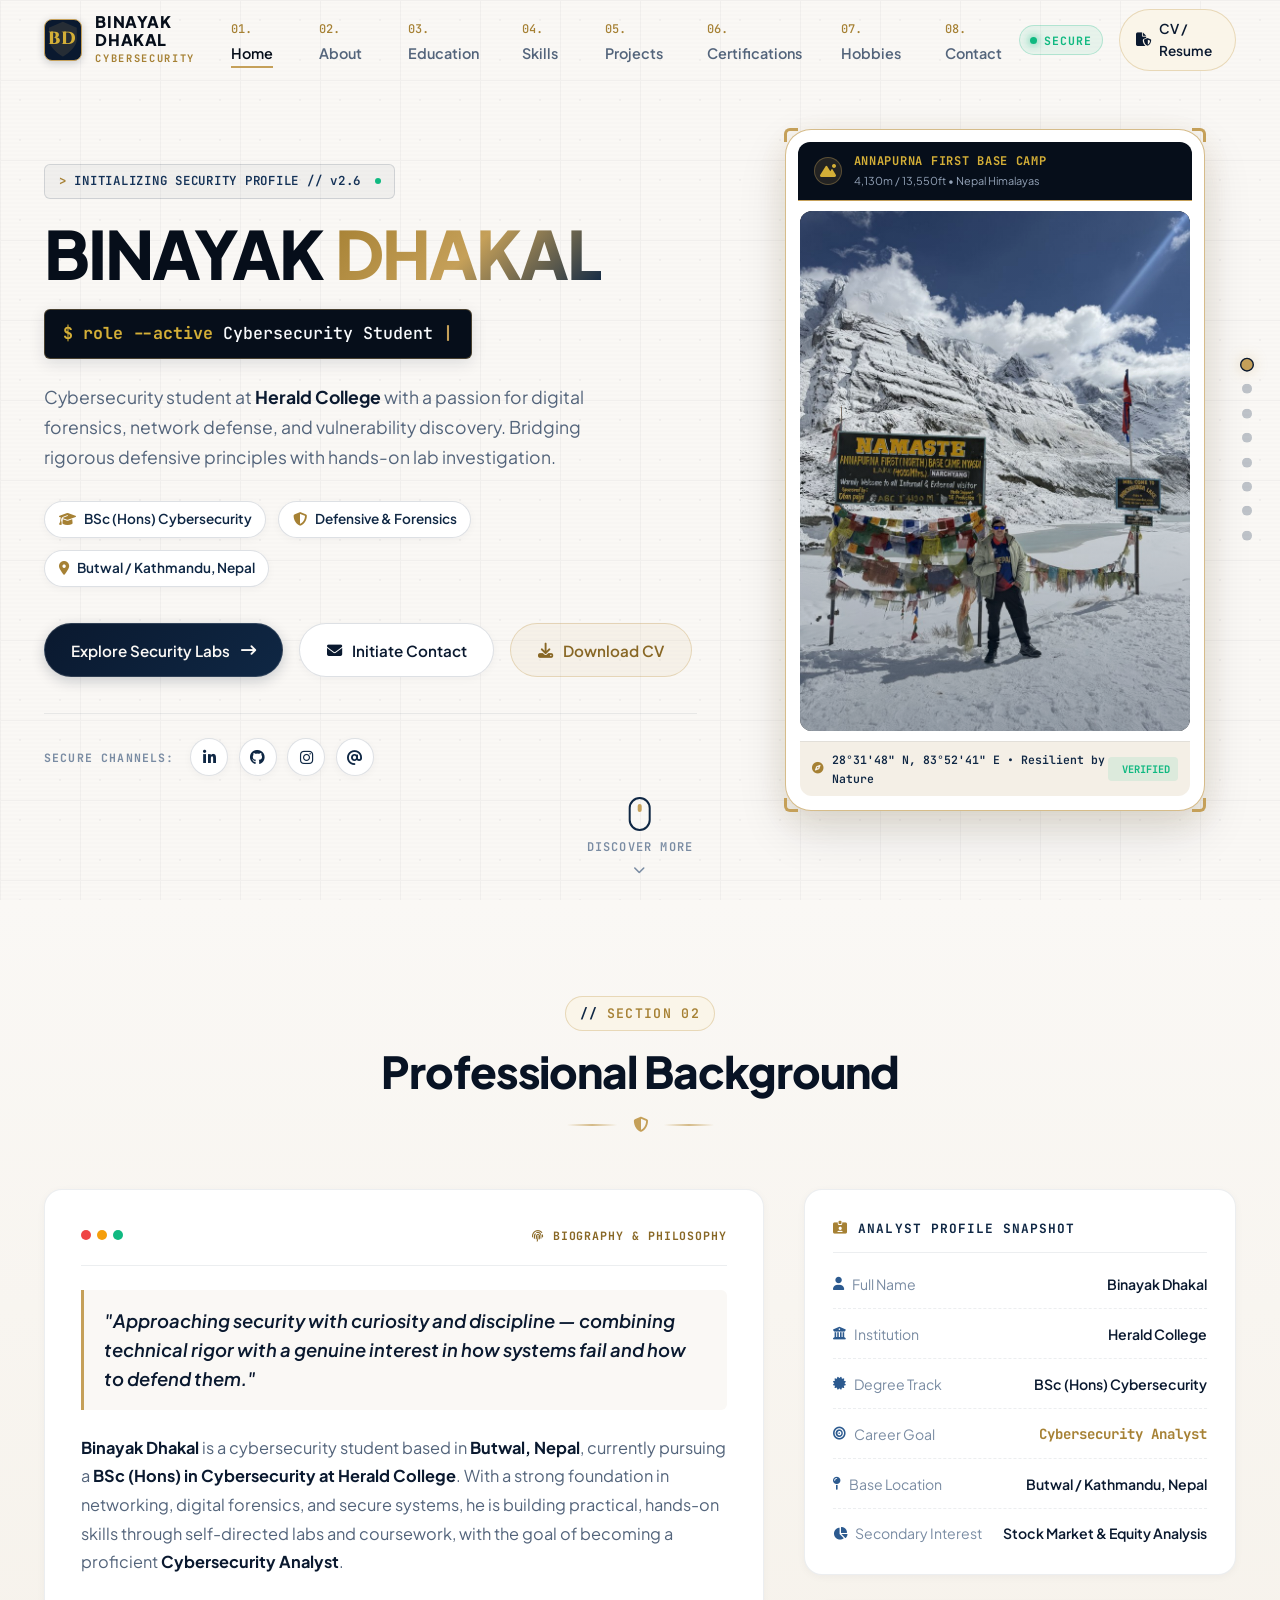
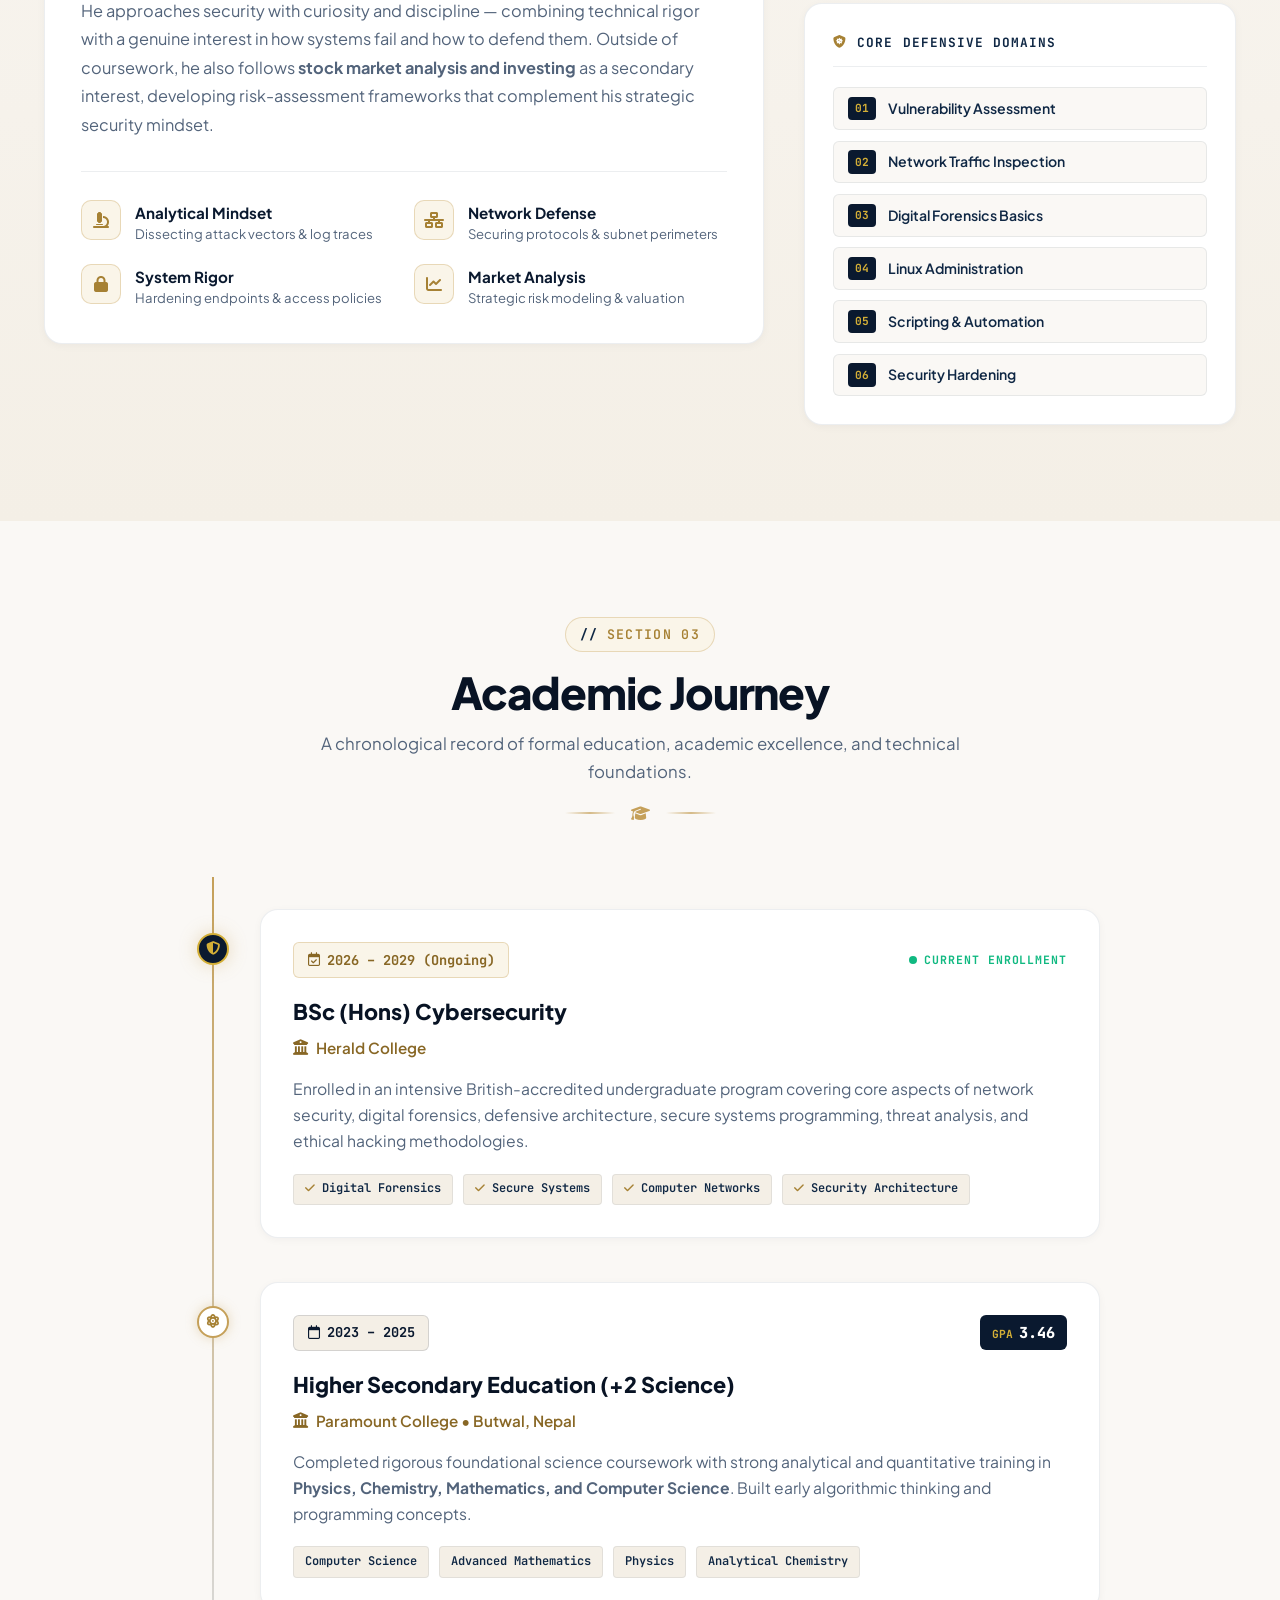
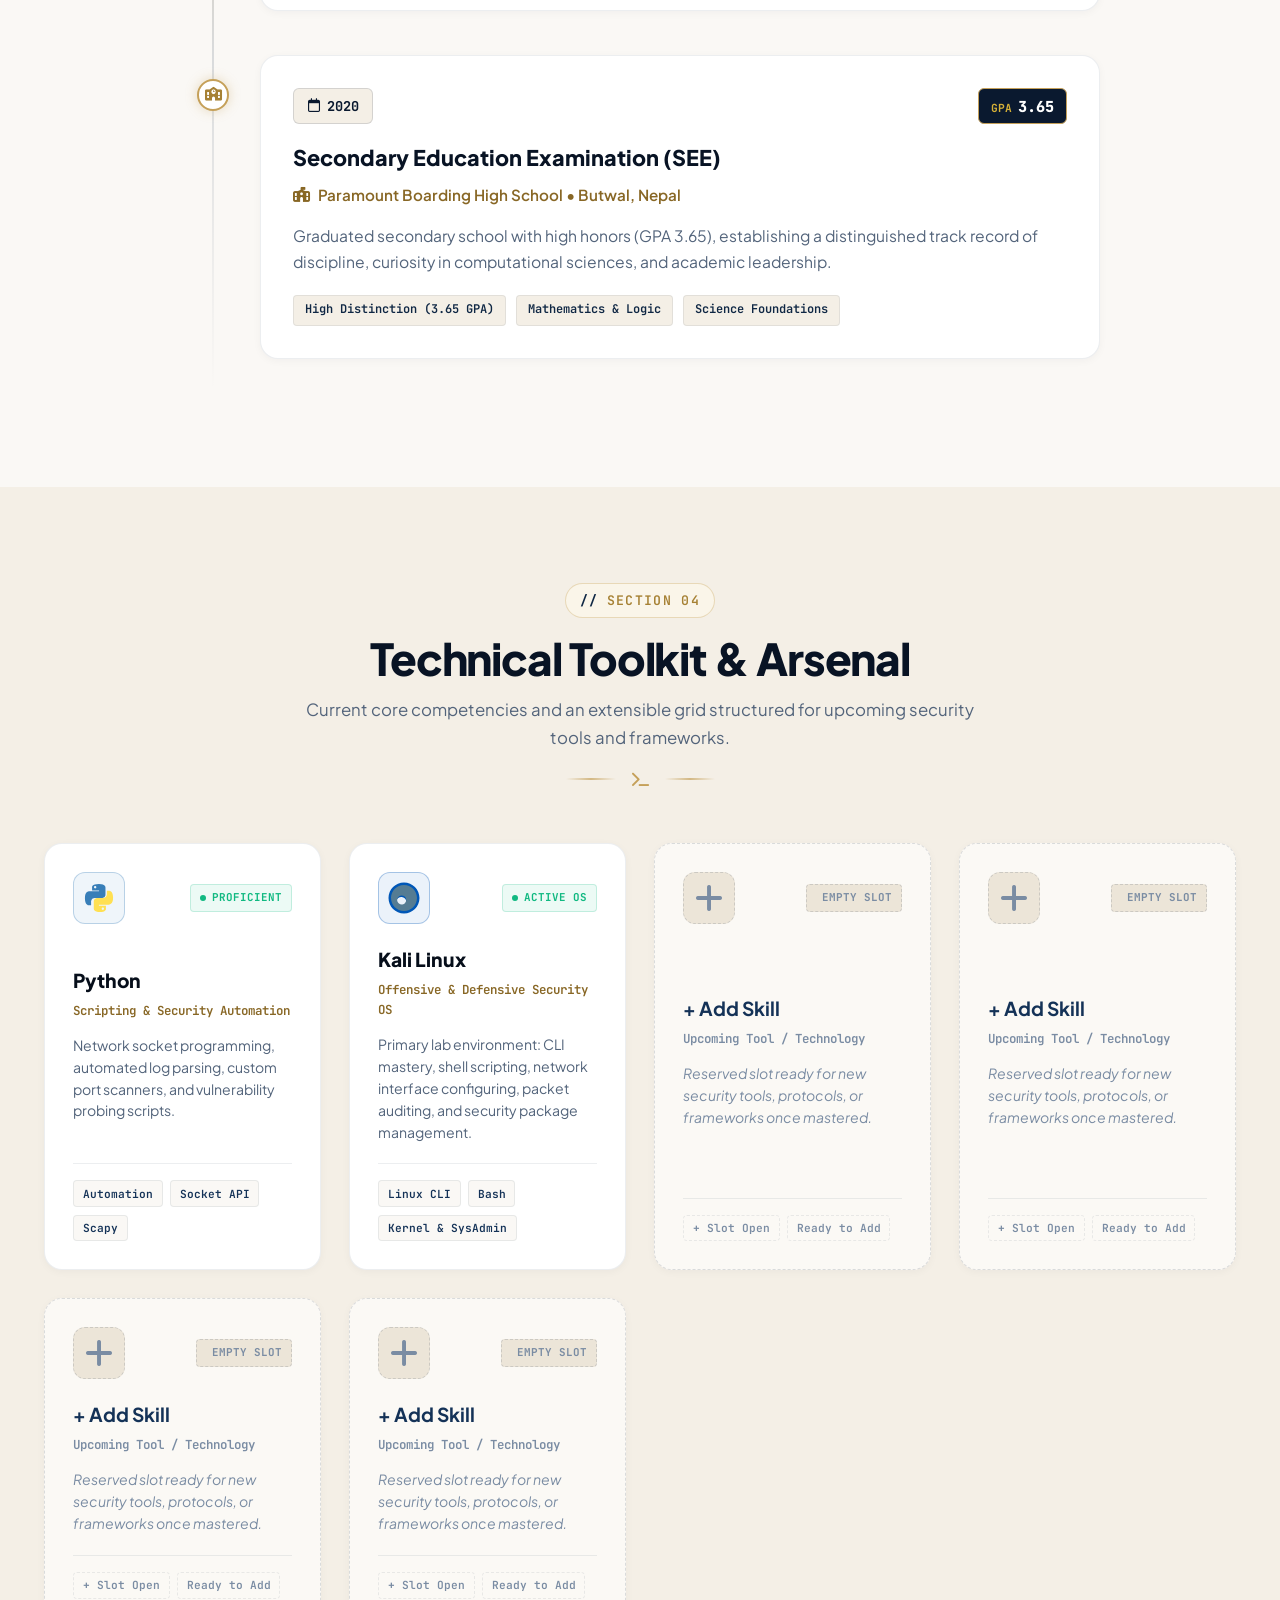
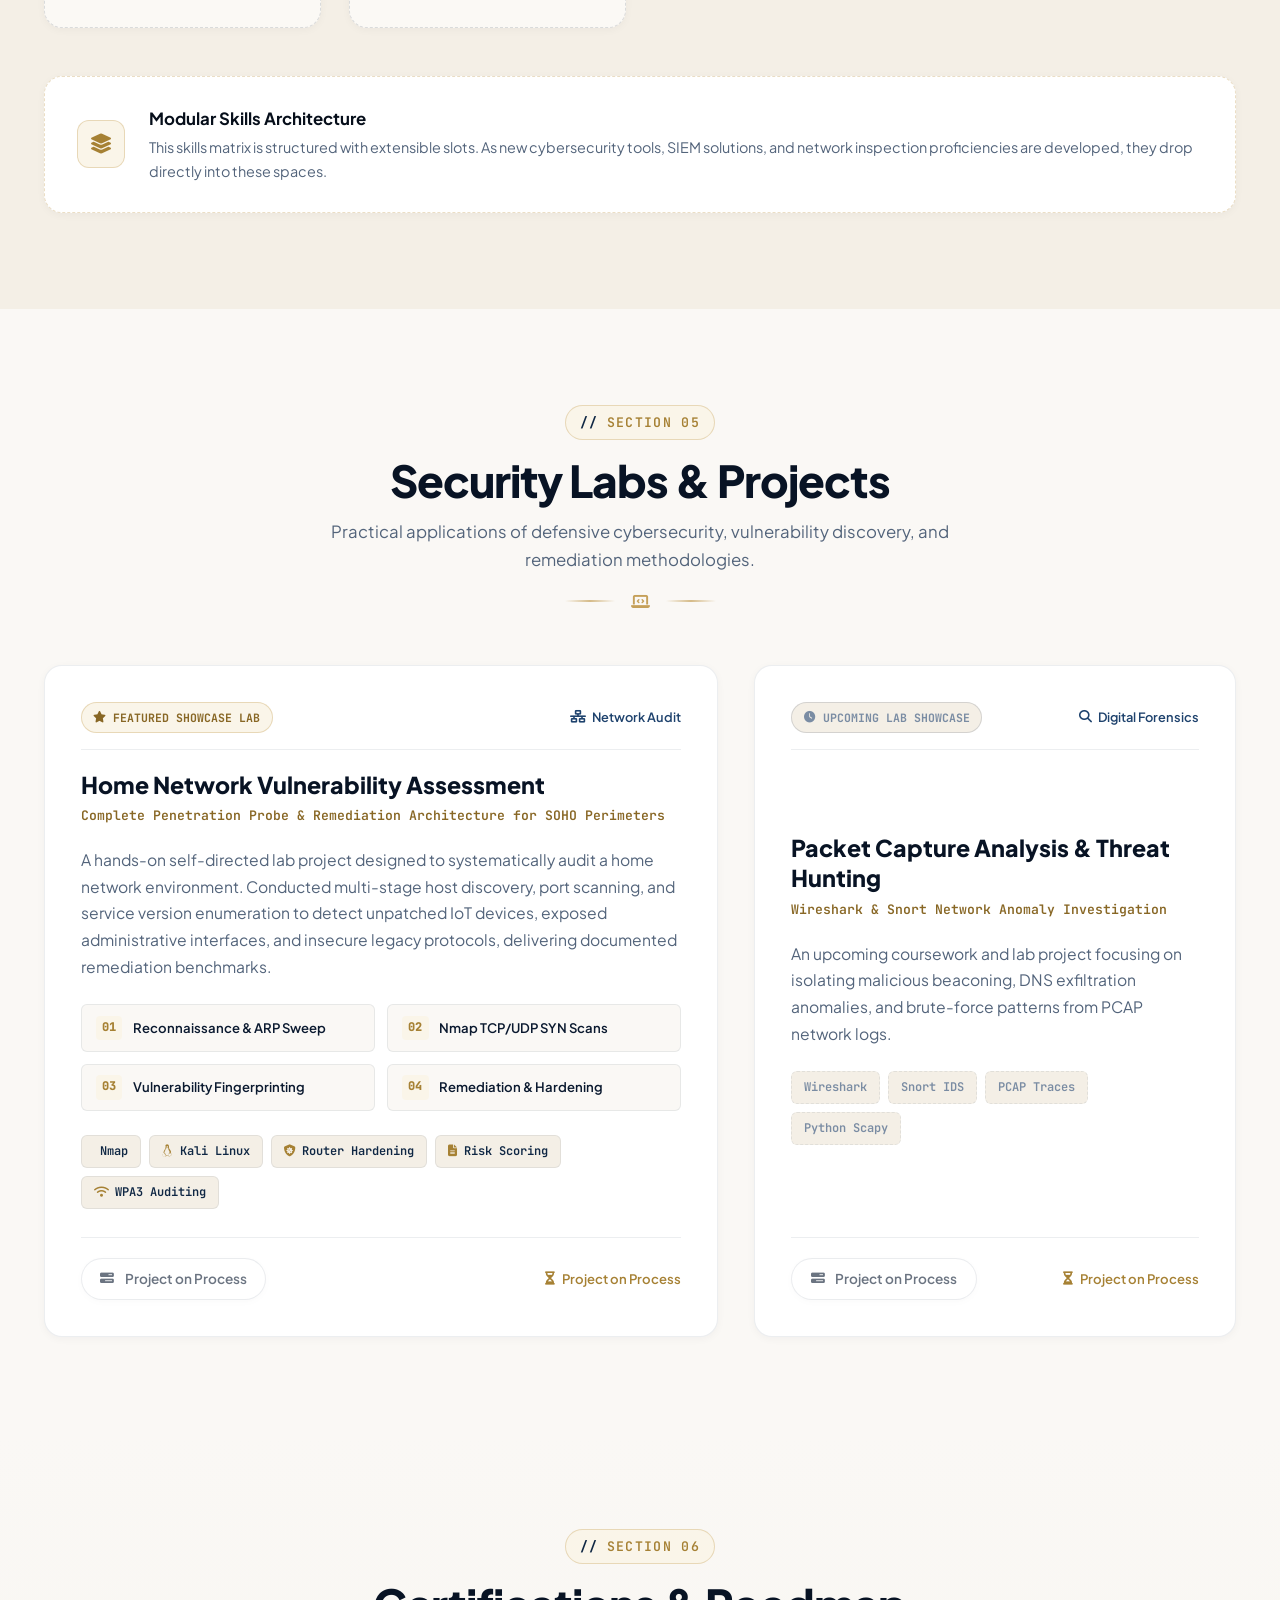
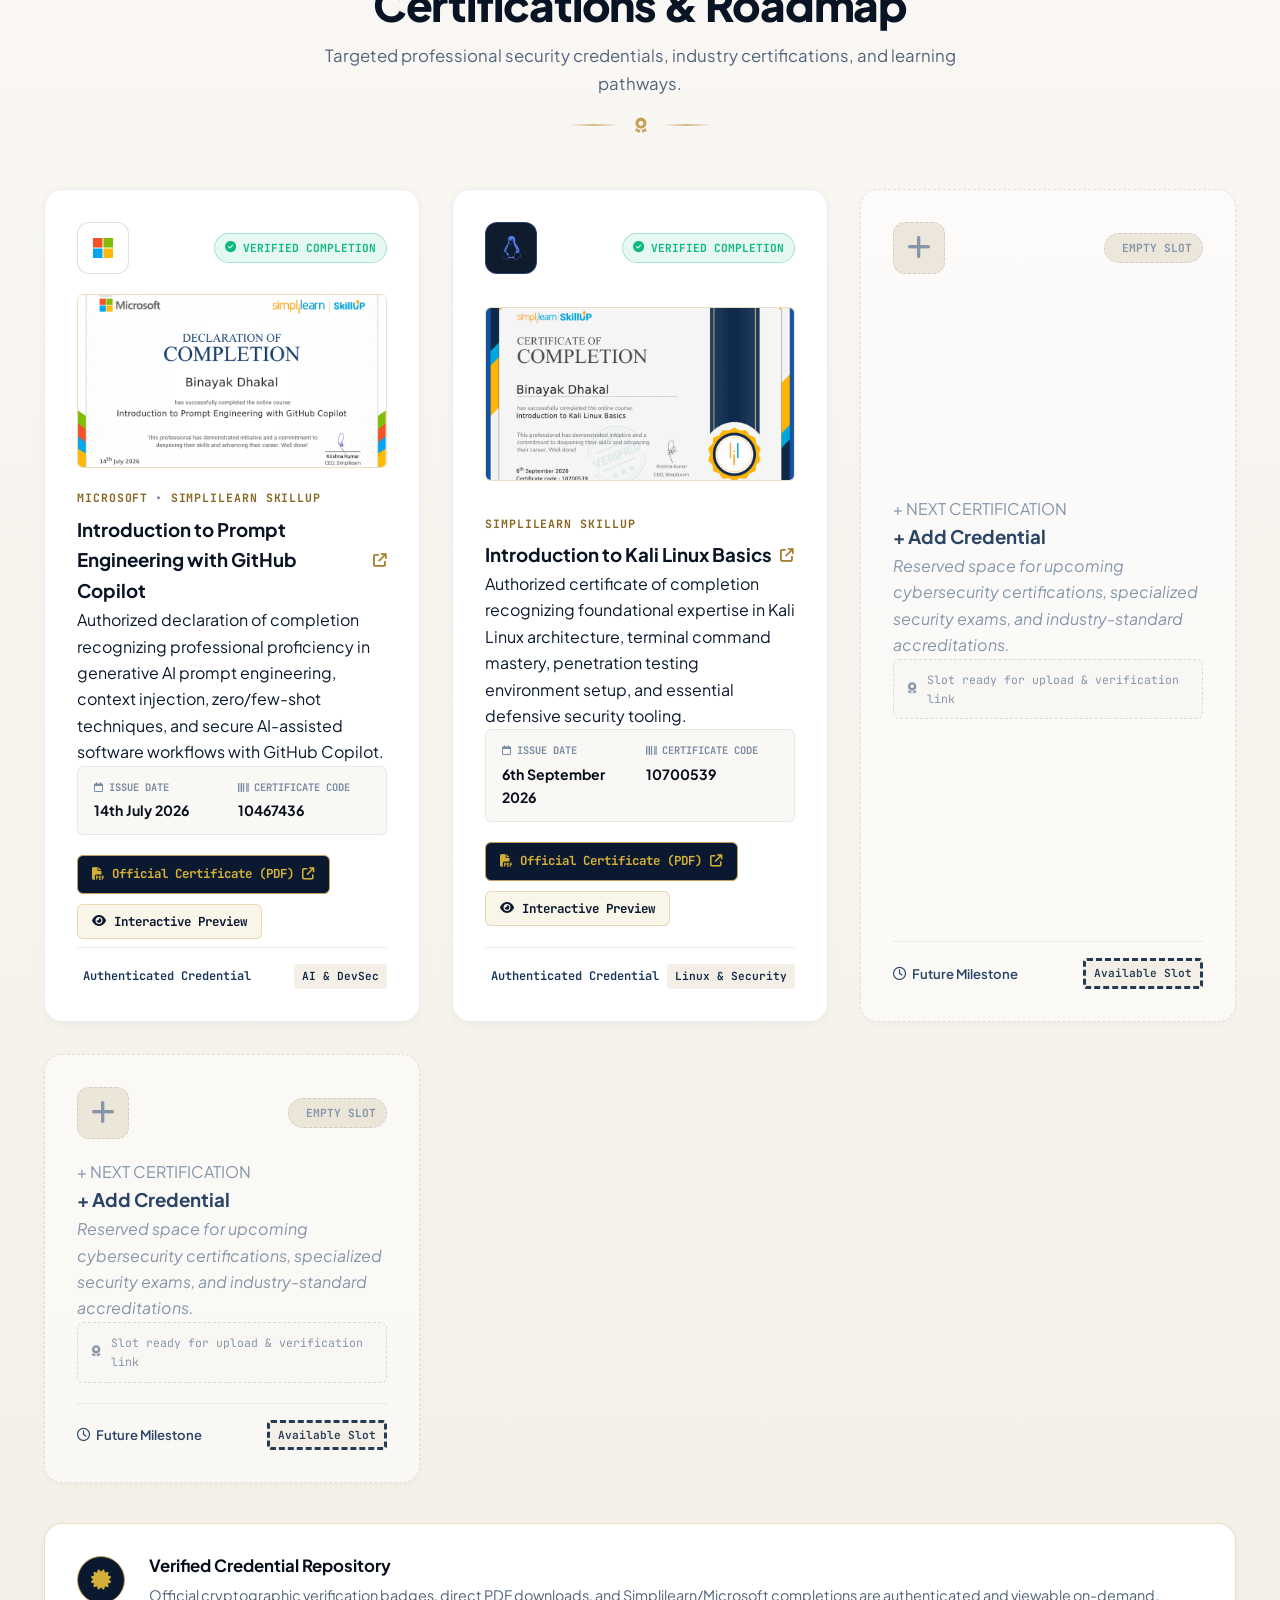
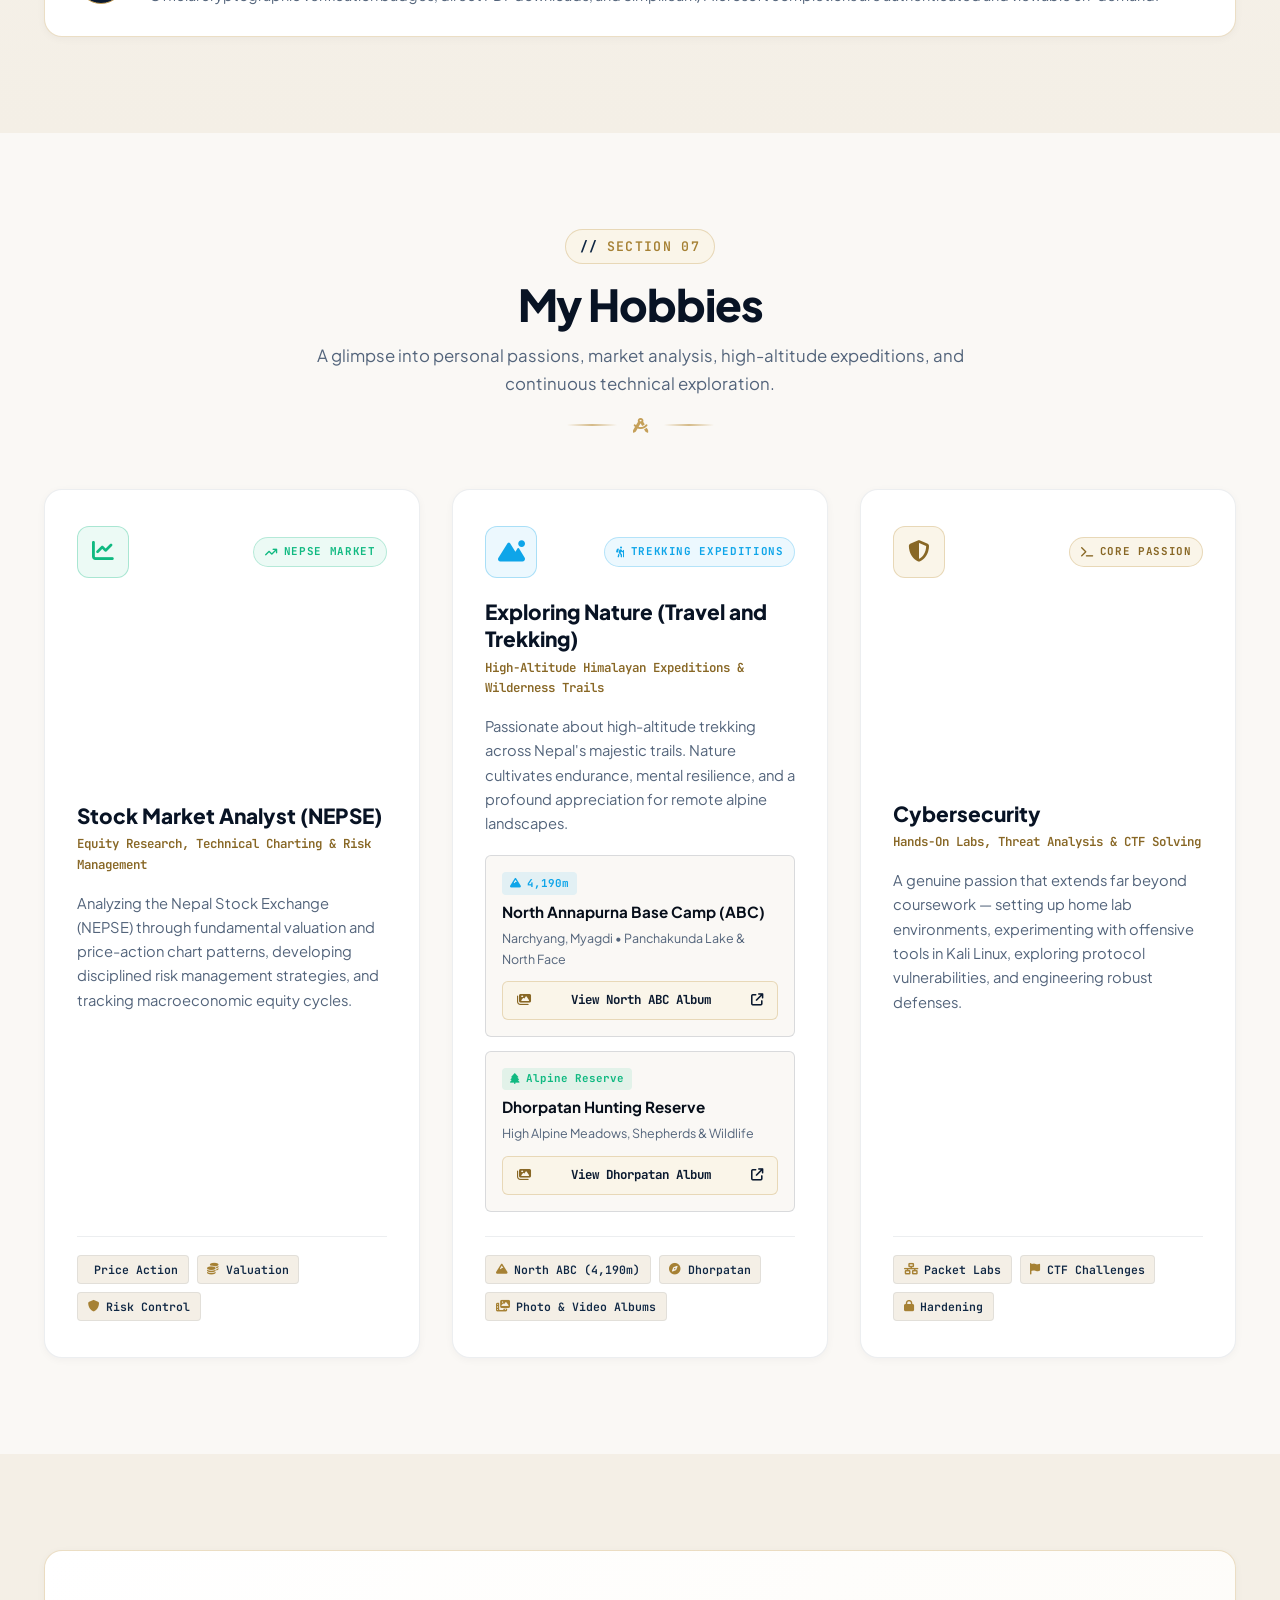
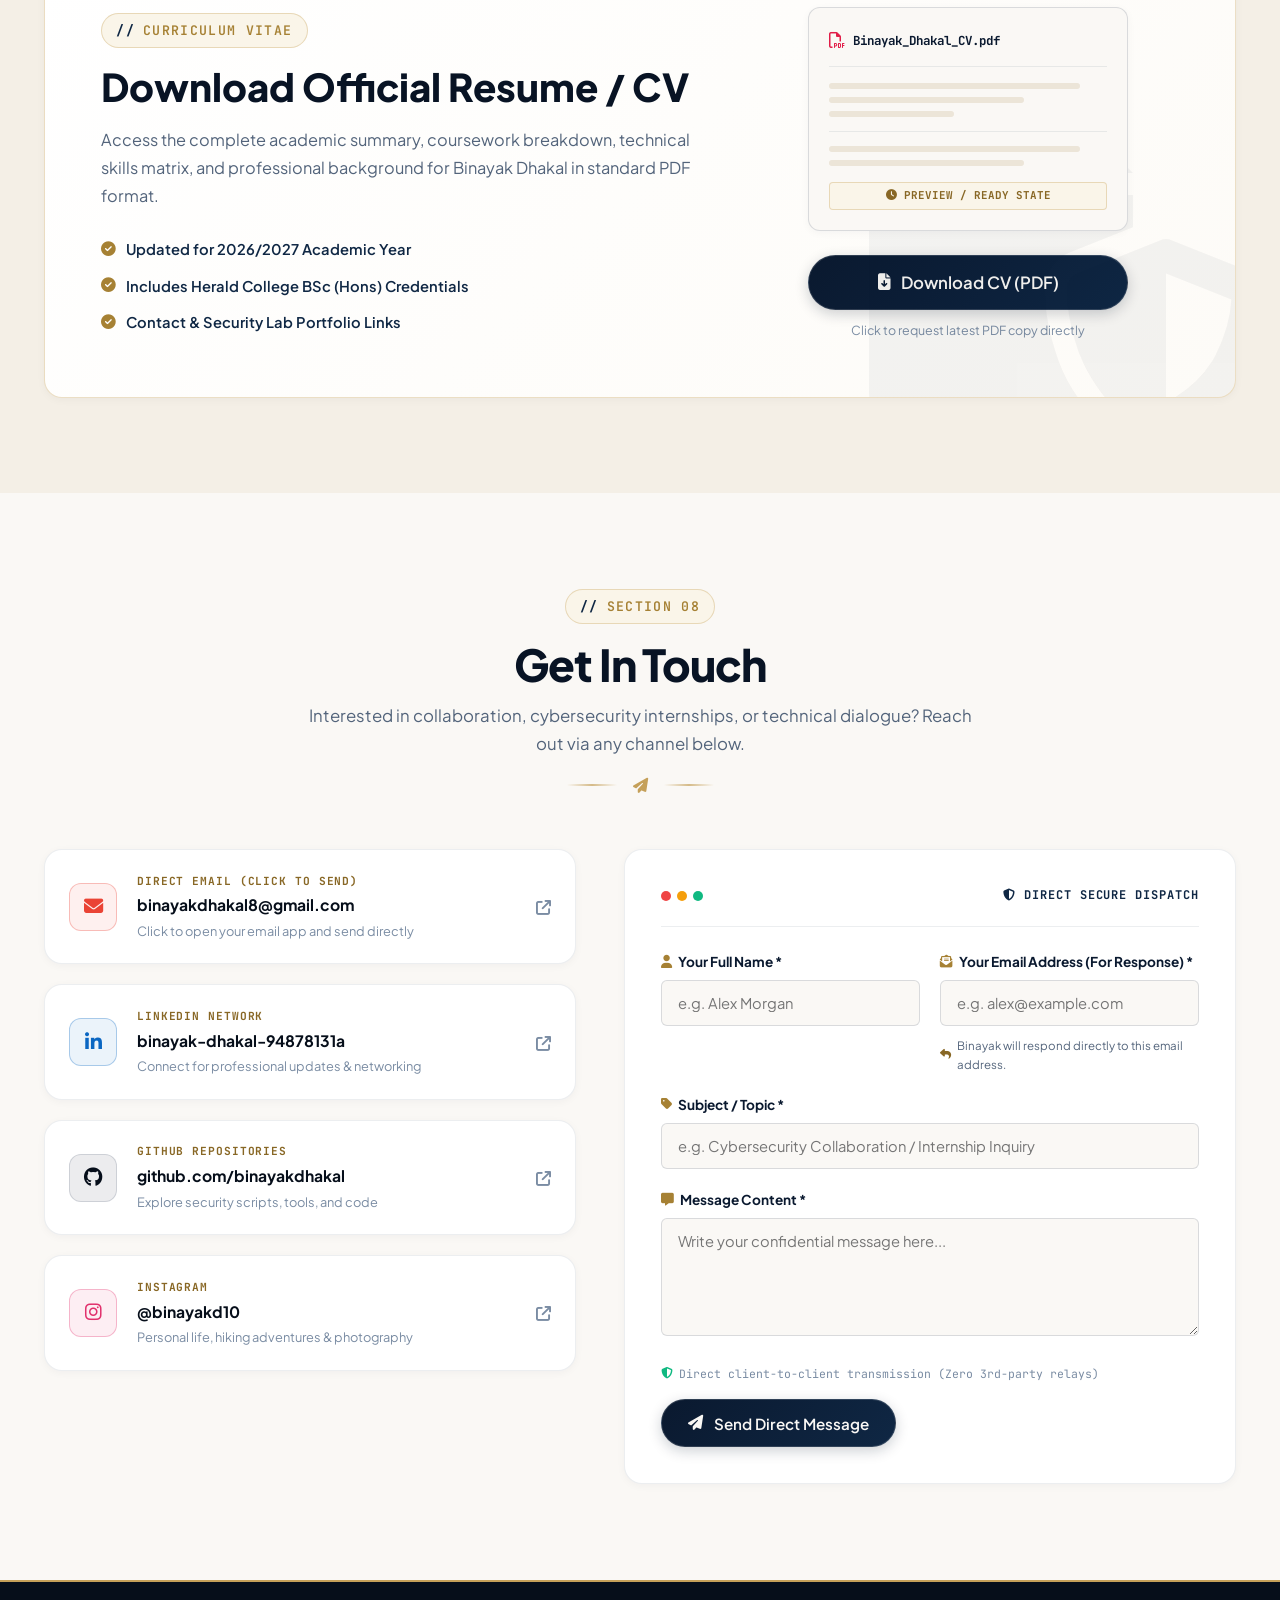
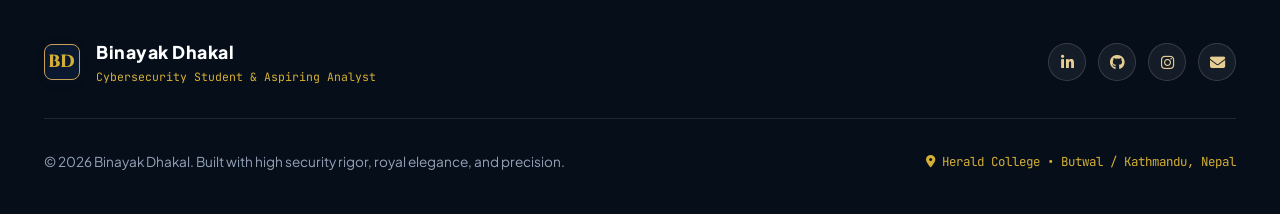
==== commit ba63b152: "Remove Driving Cars and Bikes from My Hobbies" ====
--- a/index.html
+++ b/index.html
@@ -1365,34 +1365,9 @@
             </div>
           </div>
 
-          <!-- Hobby 3: Driving Cars and Bikes -->
-          <div class="hobby-card royal-card">
-            <div class="hobby-card-header">
-              <div class="hobby-icon-box drive-icon">
-                <i class="fa-solid fa-car-side"></i>
-              </div>
-              <div class="hobby-badge drive-badge">
-                <i class="fa-solid fa-route"></i>
-                <span>ROAD CRUISING</span>
-              </div>
-            </div>
-
-            <div class="hobby-card-body">
-              <h3 class="hobby-title">Driving Cars and Bikes</h3>
-              <p class="hobby-subtitle">Open-Road Journeys & Vehicular Precision</p>
-              <p class="hobby-desc">
-                Enjoying the focus and freedom of long-distance cruising on two and four wheels across diverse Nepali highways and scenic bends, appreciating mechanical engineering and scenic road exploration.
-              </p>
-            </div>
-
-            <div class="hobby-card-footer">
-              <span class="hobby-tag"><i class="fa-solid fa-motorcycle"></i> Scenic Rides</span>
-              <span class="hobby-tag"><i class="fa-solid fa-gauge-high"></i> Road Focus</span>
-              <span class="hobby-tag"><i class="fa-solid fa-wrench"></i> Mechanics</span>
-            </div>
-          </div>
-
-          <!-- Hobby 4: Cybersecurity -->
+
+
+          <!-- Hobby 3: Cybersecurity -->
           <div class="hobby-card royal-card">
             <div class="hobby-card-header">
               <div class="hobby-icon-box cyber-icon">
